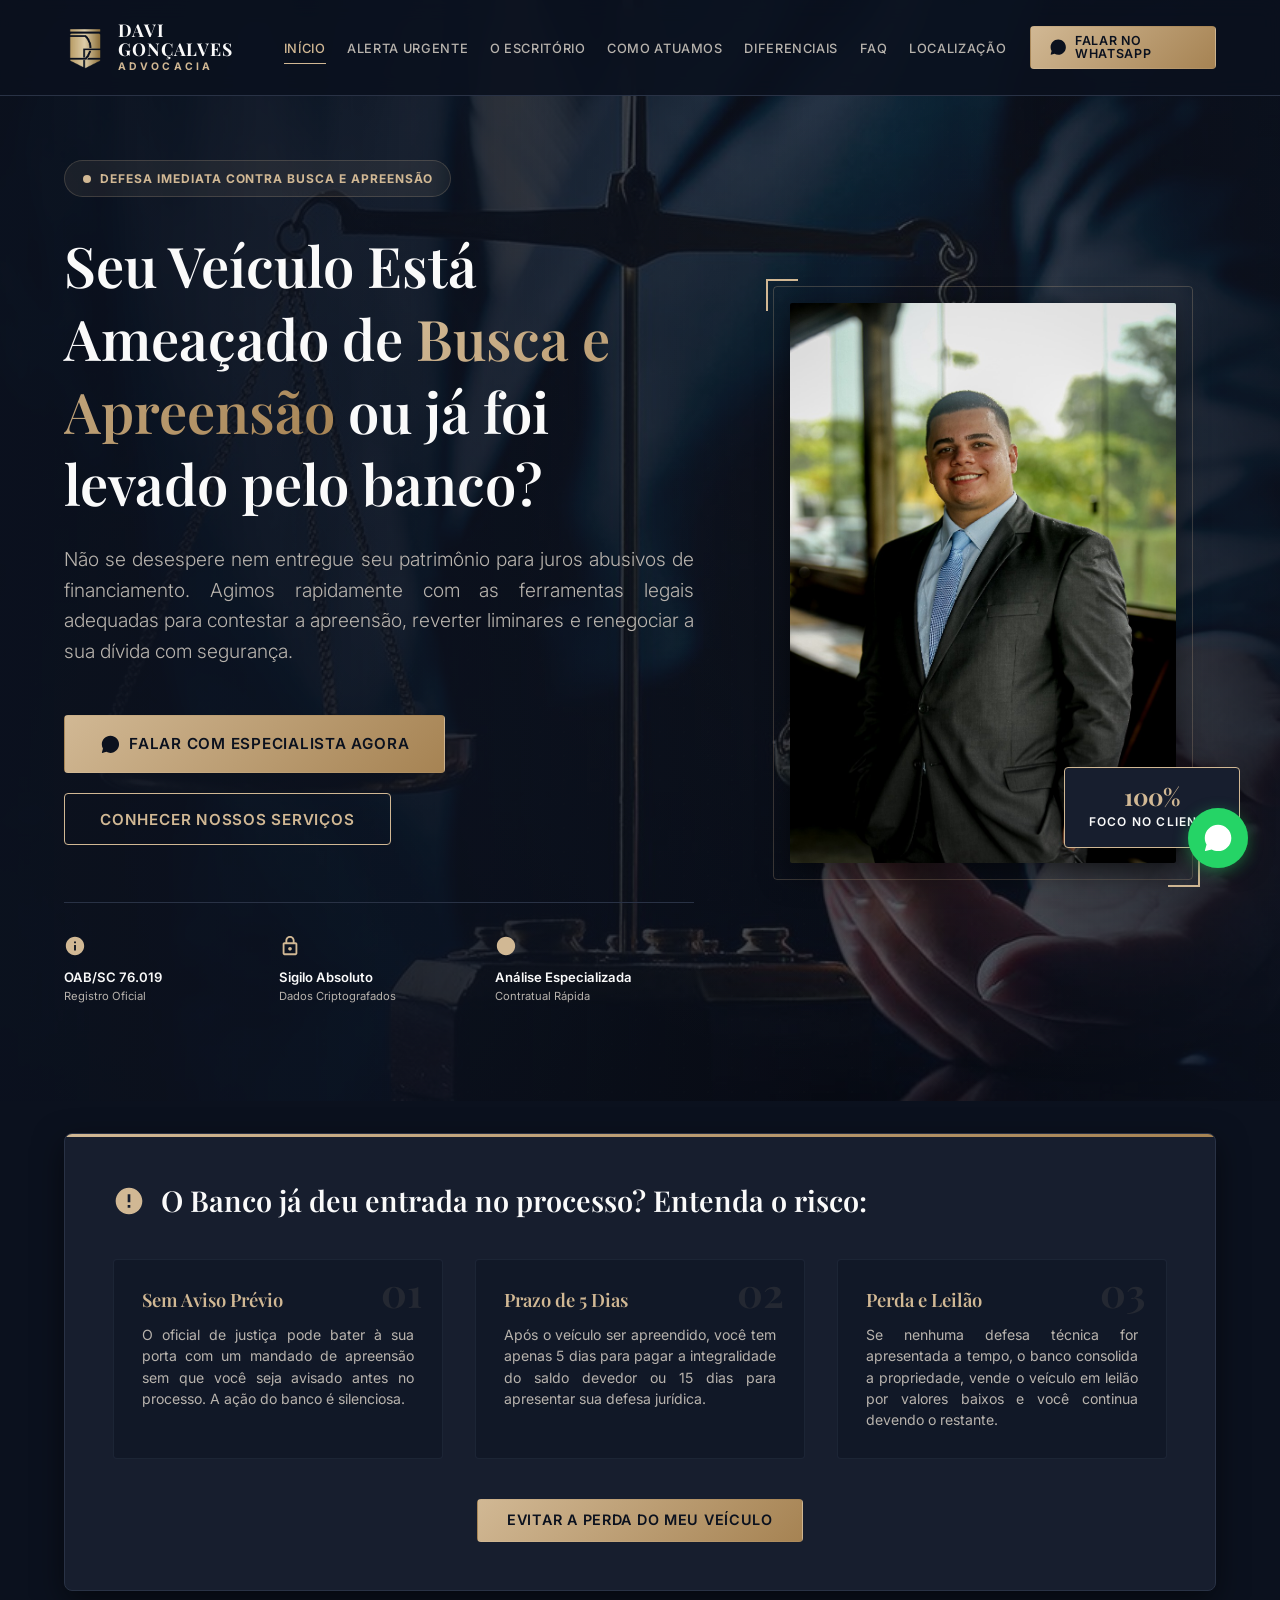
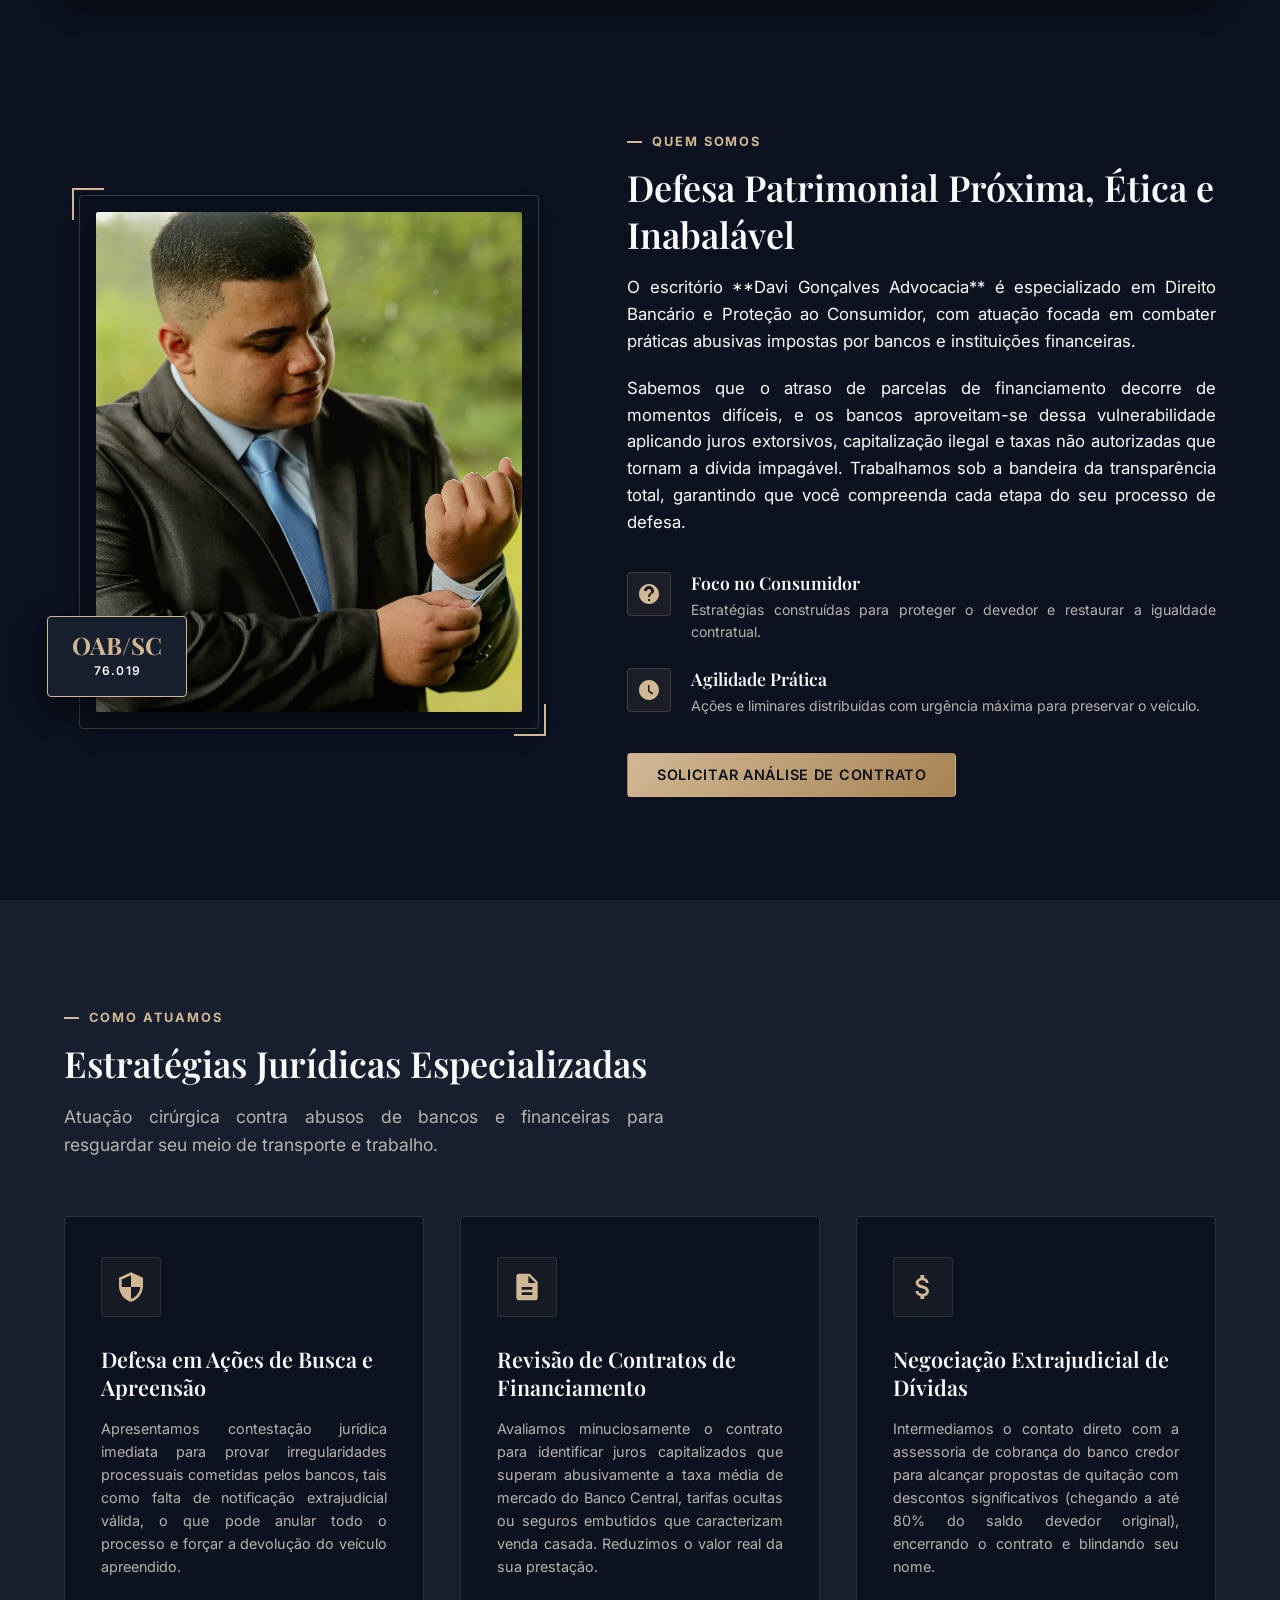
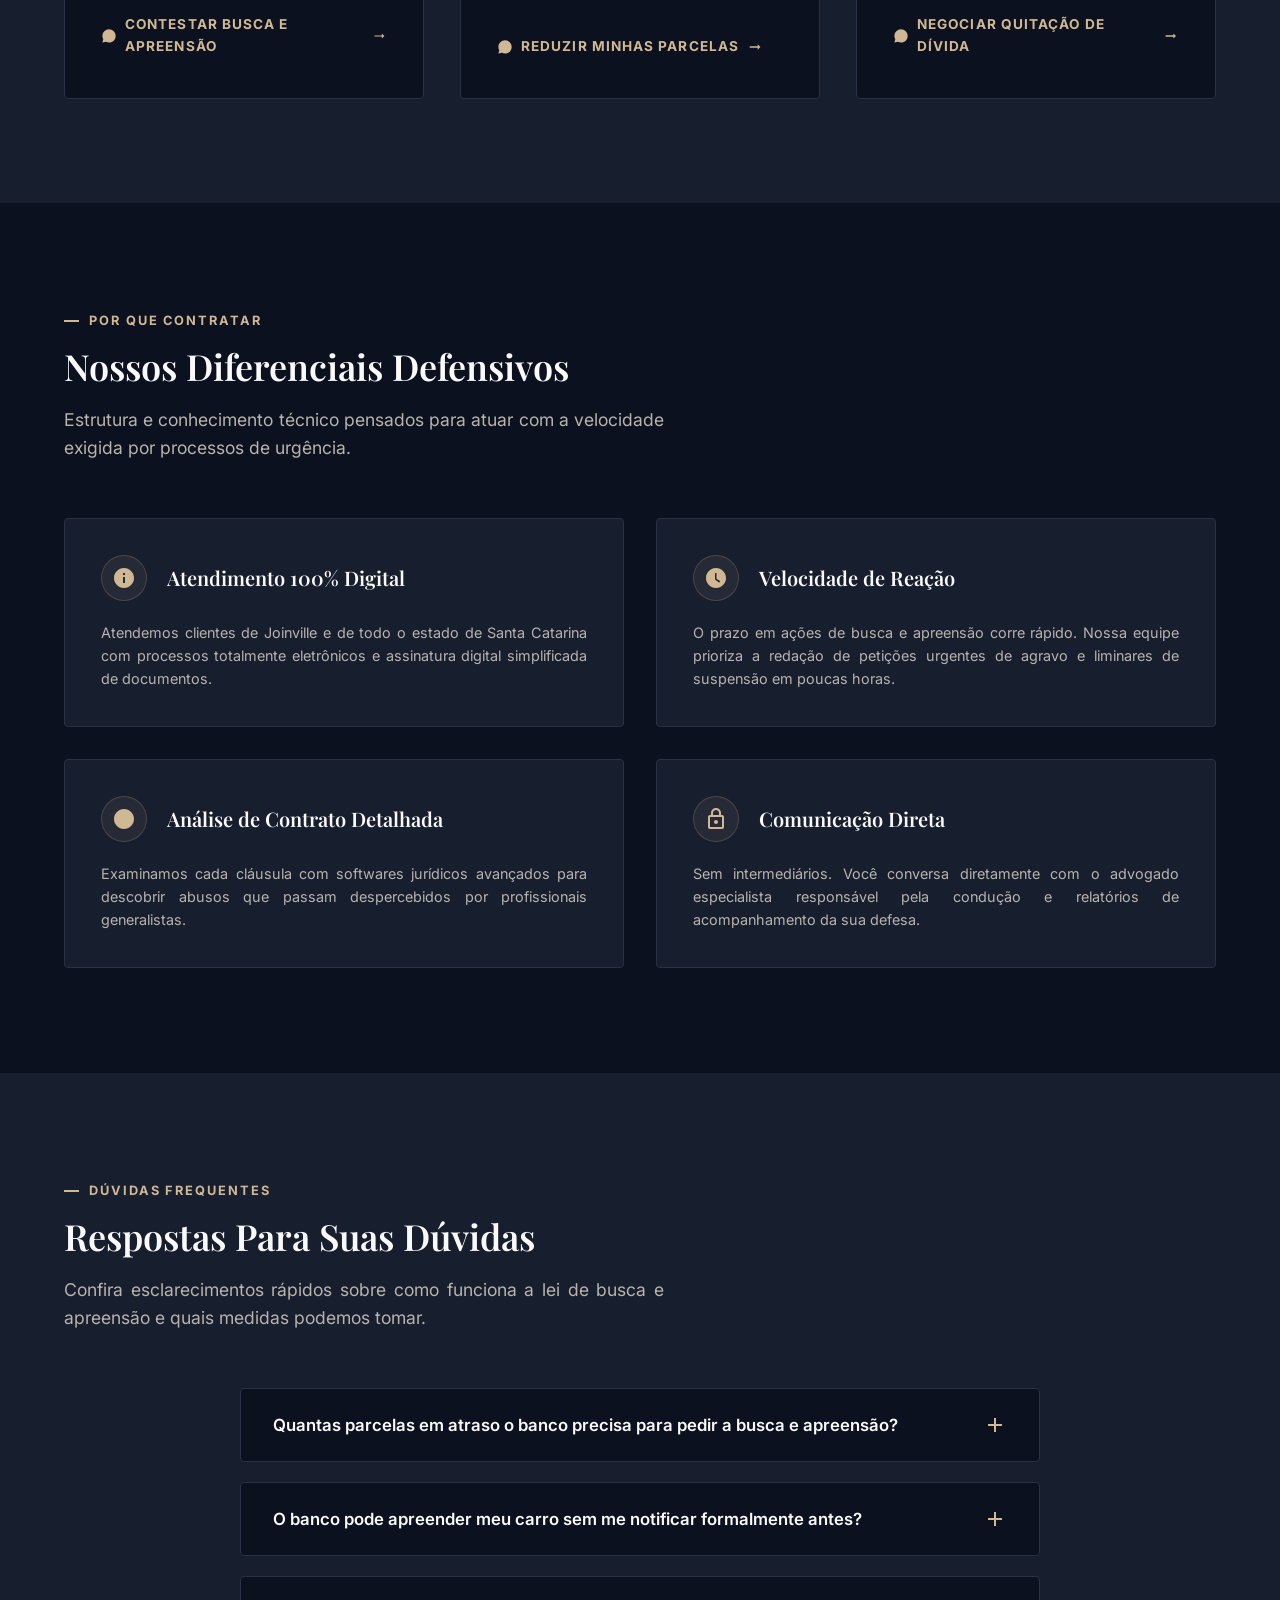
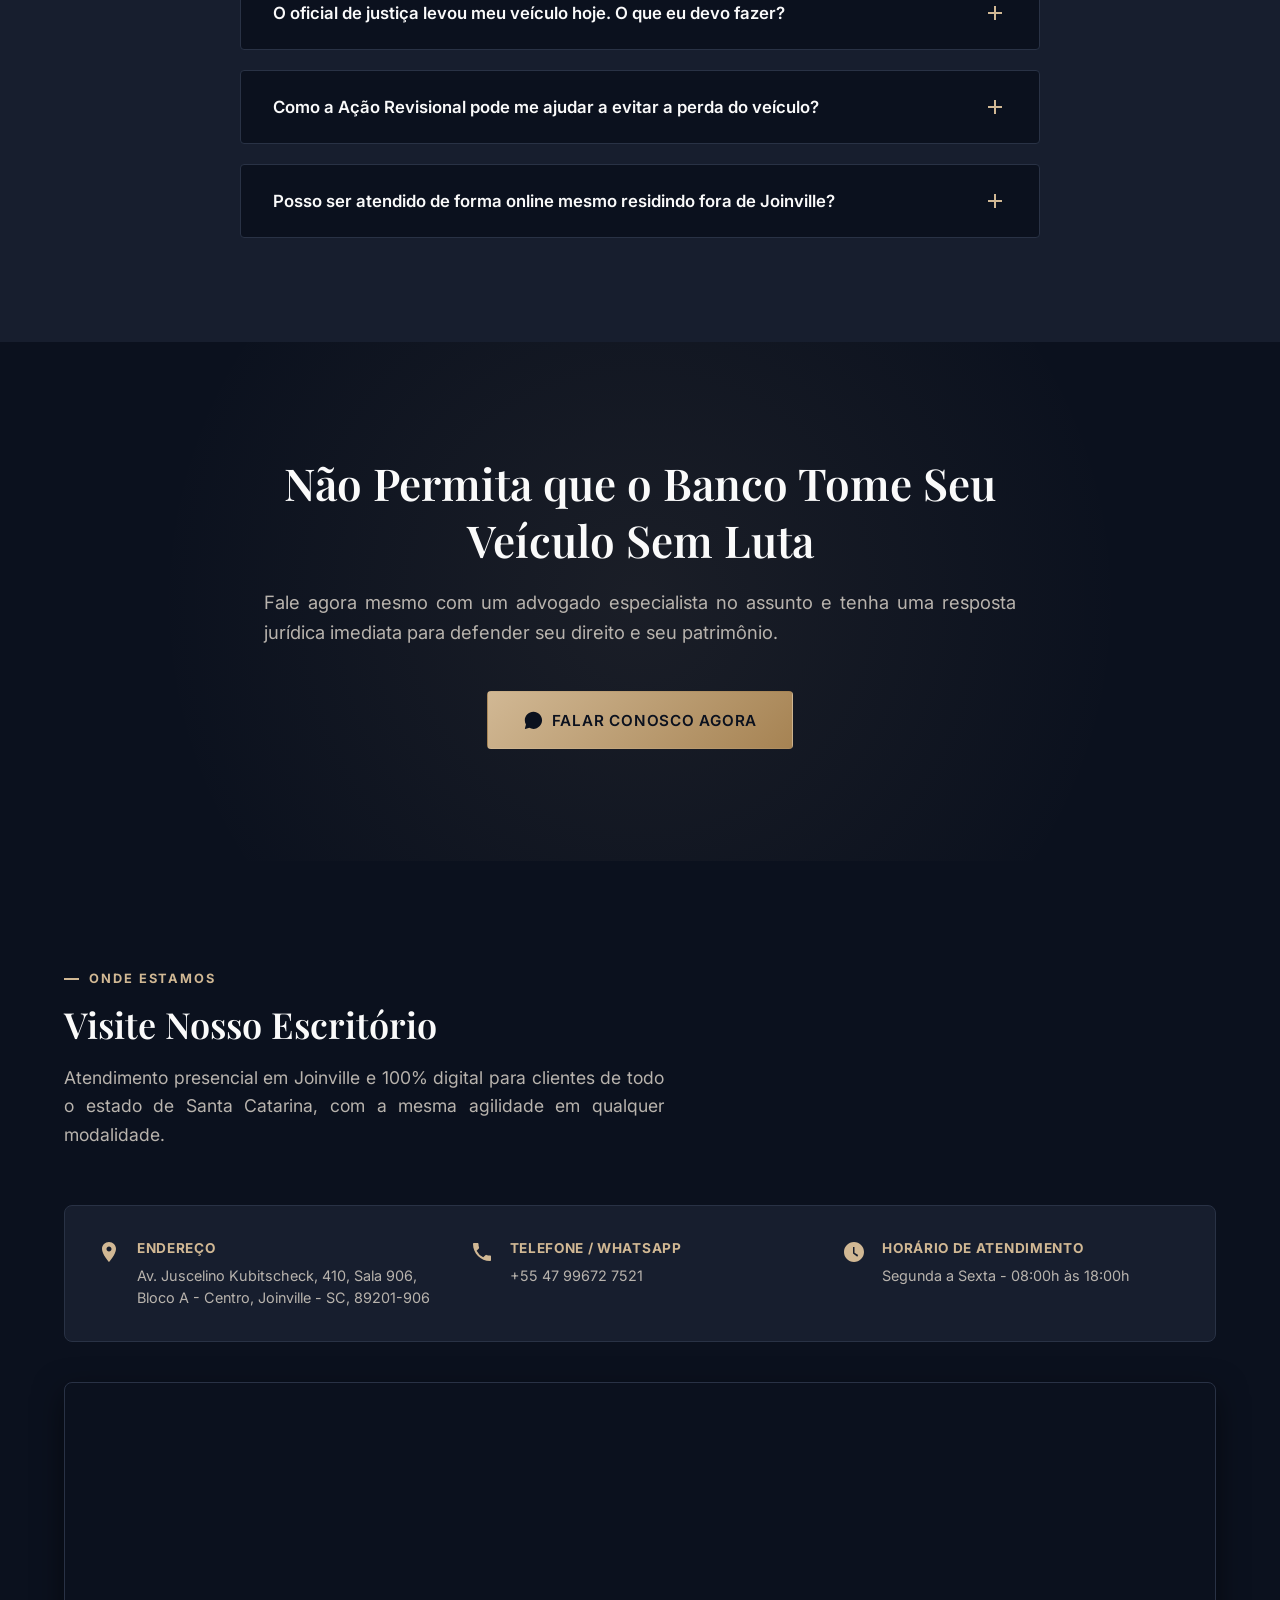
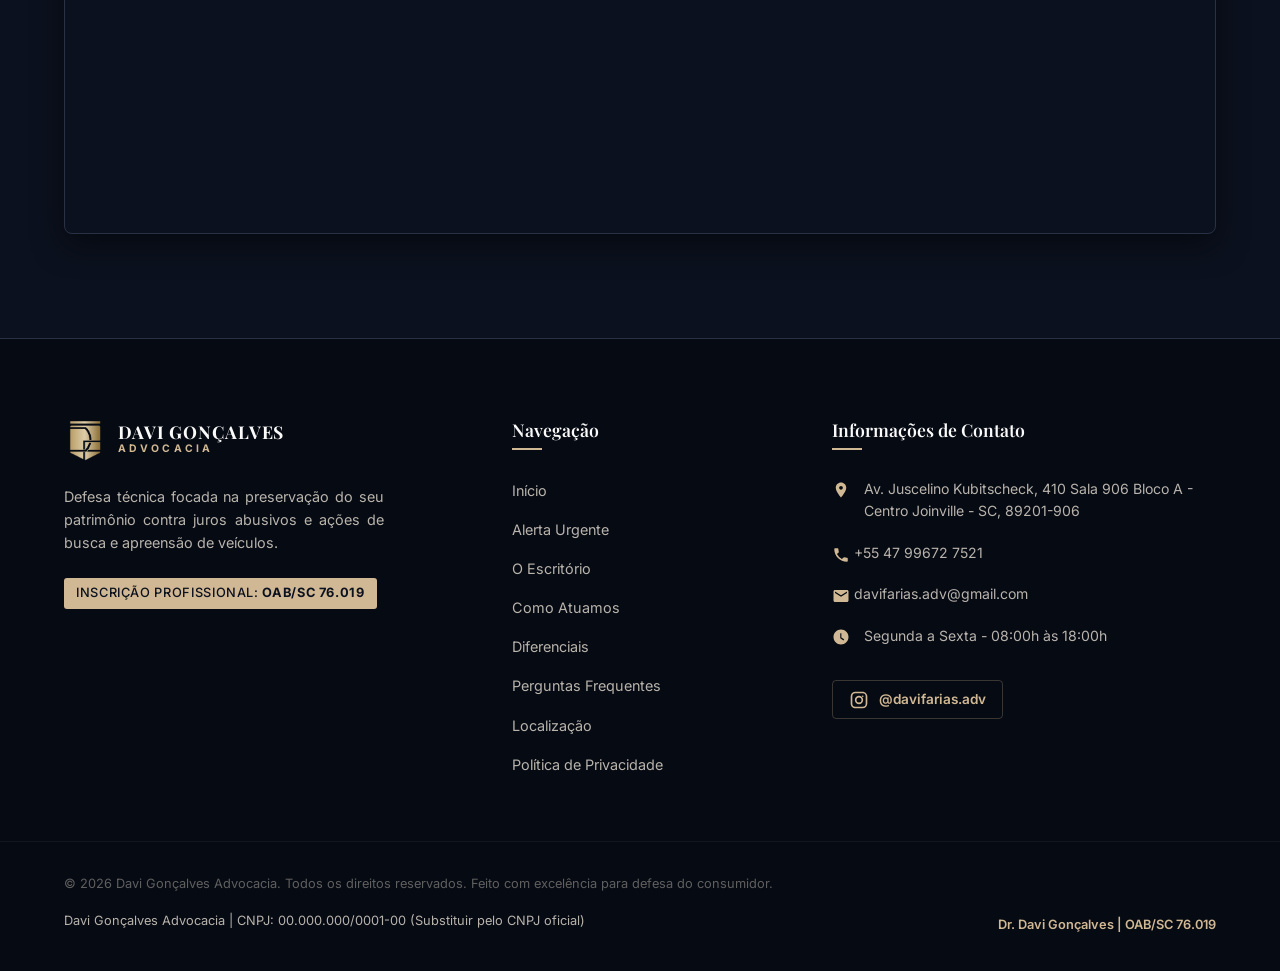
==== index.html @ d882404f "feat: otimizacao para Google Ads, tracking de WhatsApp e pagina de privacidade" ====
<!DOCTYPE html>
<html lang="pt-BR">
<!-- 
  Este arquivo representa a estrutura principal do site (index.html).
  Todo o código está organizado de forma semântica, contendo seções para 
  apresentação do advogado, áreas de atuação em Busca e Apreensão, 
  diferenciais, FAQ interativo e rodapé de contatos obrigatórios.
-->
<head>
  <!-- Google Tag Manager - Script de rastreamento do Google Tag Manager carregado o mais cedo possível no head -->
  <script>(function(w,d,s,l,i){w[l]=w[l]||[];w[l].push({'gtm.start':
  new Date().getTime(),event:'gtm.js'});var f=d.getElementsByTagName(s)[0],
  j=d.createElement(s),dl=l!='dataLayer'?'&l='+l:'';j.async=true;j.src=
  'https://www.googletagmanager.com/gtm.js?id='+i+dl;f.parentNode.insertBefore(j,f);
  })(window,document,'script','dataLayer','GTM-P69QX6BD');</script>
  <!-- End Google Tag Manager -->
  <meta charset="UTF-8" />
  <meta name="viewport" content="width=device-width, initial-scale=1.0" />
  <title>Davi Gonçalves Advocacia | Especialista em Busca e Apreensão de Veículos</title>
  
  <!-- SEO Meta Tags -->
  <meta name="description" content="Proteja seu patrimônio contra abusos bancários. Dr. Davi Gonçalves - Advogado especialista em Busca e Apreensão de Veículos e Revisão de Contratos de Financiamento. Atendimento ágil e online." />
  <meta name="keywords" content="busca e apreensão de veículos, reverter busca e apreensão, revisão de contrato de financiamento, juros abusivos banco, advogado busca e apreensão joinville, advocacia de luxo, direito bancário" />
  <meta name="author" content="Davi Gonçalves Advocacia" />
  
  <!-- Open Graph / Facebook -->
  <meta property="og:type" content="website" />
  <meta property="og:url" content="https://davifariasadv.com.br/" />
  <meta property="og:title" content="Davi Gonçalves Advocacia | Defesa em Busca e Apreensão" />
  <meta property="og:description" content="Seu veículo corre risco de busca e apreensão? Agimos com urgência para anular cobranças abusivas e defender seu patrimônio." />
  <meta property="og:image" content="https://davifariasadv.com.br/assets/preview.jpg" />

  <!-- Twitter -->
  <meta property="twitter:card" content="summary_large_image" />
  <meta property="twitter:url" content="https://davifariasadv.com.br/" />
  <meta property="twitter:title" content="Davi Gonçalves Advocacia | Defesa em Busca e Apreensão" />
  <meta property="twitter:description" content="Seu veículo corre risco de busca e apreensão? Agimos com urgência para anular cobranças abusivas e defender seu patrimônio." />

  <!-- Google Fonts: Playfair Display para títulos luxuosos e Inter para corpo legível -->
  <link rel="preconnect" href="https://fonts.googleapis.com">
  <link rel="preconnect" href="https://fonts.gstatic.com" crossorigin>
  <link href="https://fonts.googleapis.com/css2?family=Inter:wght@300;400;500;600;700&family=Playfair+Display:ital,wght@0,400;0,600;0,700;1,400&display=swap" rel="stylesheet">

  <!-- Favicon com o brasão dourado do escritório -->
  <link rel="icon" type="image/png" href="assets/logo.png" />

  <!-- Folha de Estilo Principal -->
  <link rel="stylesheet" href="css/style.css" />
</head>
<body>
  <!-- Google Tag Manager (noscript) - Elemento fallback para executar o rastreamento em navegadores com JavaScript desativado -->
  <noscript><iframe src="https://www.googletagmanager.com/ns.html?id=GTM-P69QX6BD"
  height="0" width="0" style="display:none;visibility:hidden"></iframe></noscript>
  <!-- End Google Tag Manager (noscript) -->

  <!-- CABEÇALHO (HEADER) FIXO COM NAVEGAÇÃO -->
  <header class="main-header">
    <div class="container header-container">
      <!-- Logotipo elegante com monograma -->
      <a href="#inicio" class="logo" id="header-logo-link">
        <img src="assets/logo.png" alt="Brasão Davi Gonçalves Advocacia" class="logo-monogram-img">
        <div class="logo-text">
          <span class="logo-title">DAVI GONÇALVES</span>
          <span class="logo-subtitle">ADVOCACIA</span>
        </div>
      </a>

      <!-- Menu de Navegação para telas Desktop -->
      <nav class="nav-menu" id="main-navigation">
        <ul class="nav-list">
          <li><a href="#inicio" class="nav-link active">Início</a></li>
          <li><a href="#alerta" class="nav-link">Alerta Urgente</a></li>
          <li><a href="#sobre" class="nav-link">O Escritório</a></li>
          <li><a href="#servicos" class="nav-link">Como Atuamos</a></li>
          <li><a href="#diferenciais" class="nav-link">Diferenciais</a></li>
          <li><a href="#faq" class="nav-link">FAQ</a></li>
          <li><a href="#localizacao" class="nav-link">Localização</a></li>
        </ul>
      </nav>

      <!-- Botão CTA no cabeçalho com classe de rastreamento -->
      <div class="header-cta">
        <a href="https://wa.me/5547996727521?text=Ol%C3%A1%2C%20Dr.%20Davi%20Gon%C3%A7alves.%20Preciso%20de%20ajuda%20urgente%20com%20busca%20e%20apreens%C3%A3o%20de%20ve%C3%ADculo." 
           class="btn btn-gold elementor-button" 
           target="_blank" 
           rel="noopener noreferrer"
           id="header-cta-whatsapp">
          <!-- Ícone do WhatsApp em SVG -->
          <svg class="icon-svg" viewBox="0 0 24 24" width="18" height="18">
            <path fill="currentColor" d="M12.042 2C6.556 2 2.084 6.446 2.084 11.911C2.084 13.65 2.542 15.358 3.415 16.864L2.184 21.331C2.102 21.628 2.373 21.903 2.671 21.825L7.278 20.621C8.733 21.409 10.37 21.828 12.037 21.828C17.528 21.828 22 17.382 22 11.916C22 6.45 17.528 2 12.042 2ZM8.391 7.165C8.218 7.165 7.941 7.229 7.704 7.485C7.69 7.5 7.674 7.517 7.657 7.535C7.39 7.817 6.803 8.437 6.803 9.627C6.803 10.871 7.704 12.076 7.852 12.273C7.857 12.281 7.884 12.319 7.91 12.357C8.233 12.835 9.834 15.202 12.26 16.156C14.228 16.93 14.78 16.864 15.216 16.811C15.262 16.805 15.306 16.8 15.351 16.796C15.826 16.751 16.875 16.175 17.093 15.575C17.305 14.974 17.305 14.462 17.241 14.354C17.19 14.267 17.068 14.208 16.889 14.122C16.845 14.101 16.797 14.078 16.746 14.053C16.489 13.925 15.223 13.305 14.985 13.216C14.748 13.128 14.575 13.088 14.407 13.344C14.233 13.600 13.739 14.176 13.59 14.349C13.442 14.521 13.289 14.541 13.031 14.413C12.989 14.392 12.933 14.367 12.862 14.337C12.5 14.181 11.783 13.871 10.959 13.137C10.192 12.458 9.673 11.616 9.524 11.360C9.376 11.104 9.509 10.966 9.638 10.838C9.71 10.766 9.795 10.664 9.88 10.561C9.929 10.502 9.977 10.444 10.024 10.390C10.137 10.260 10.185 10.160 10.253 10.020C10.262 10.001 10.271 9.982 10.281 9.962C10.365 9.789 10.325 9.642 10.261 9.514C10.233 9.458 10.121 9.184 9.984 8.851C9.808 8.423 9.593 7.898 9.465 7.613C9.272 7.185 9.069 7.175 8.886 7.170C8.738 7.165 8.564 7.165 8.391 7.165Z"/>
          </svg>
          <span>Falar no WhatsApp</span>
        </a>
      </div>

      <!-- Botão Menu Hambúrguer para telas Mobile -->
      <button class="mobile-menu-toggle" aria-label="Abrir Menu de Navegação" id="menu-toggle-button">
        <span class="hamburger-bar"></span>
        <span class="hamburger-bar"></span>
        <span class="hamburger-bar"></span>
      </button>
    </div>
  </header>

  <!-- MENU MOBILE RETRÁTIL (SOBREPOSIÇÃO) -->
  <div class="mobile-menu-overlay" id="mobile-menu-container">
    <div class="mobile-menu-wrapper">
      <div class="mobile-menu-header">
        <img src="assets/logo.png" alt="Brasão Davi Gonçalves Advocacia" class="logo-monogram-img">
        <button class="mobile-menu-close" aria-label="Fechar Menu" id="menu-close-button">&times;</button>
      </div>
      <nav class="mobile-nav">
        <ul class="mobile-nav-list">
          <li><a href="#inicio" class="mobile-nav-link">Início</a></li>
          <li><a href="#alerta" class="mobile-nav-link">Alerta Urgente</a></li>
          <li><a href="#sobre" class="mobile-nav-link">O Escritório</a></li>
          <li><a href="#servicos" class="mobile-nav-link">Como Atuamos</a></li>
          <li><a href="#diferenciais" class="mobile-nav-link">Diferenciais</a></li>
          <li><a href="#faq" class="mobile-nav-link">FAQ</a></li>
          <li><a href="#localizacao" class="mobile-nav-link">Localização</a></li>
        </ul>
      </nav>
      <div class="mobile-menu-footer">
        <!-- Botão do WhatsApp no rodapé do menu mobile (para rastreamento de conversão) -->
        <a href="https://wa.me/5547996727521?text=Ol%C3%A1%2C%20Dr.%20Davi%20Gon%C3%A7alves.%20Preciso%20de%20ajuda%20urgente%20com%20busca%20e%20apreens%C3%A3o%20de%20ve%C3%ADculo." 
           class="btn btn-gold btn-full elementor-button" 
           target="_blank" 
           rel="noopener noreferrer"
           id="mobile-menu-cta-whatsapp">
          <!-- Ícone do WhatsApp -->
          <svg class="icon-svg" viewBox="0 0 24 24" width="18" height="18">
            <path fill="currentColor" d="M12.042 2C6.556 2 2.084 6.446 2.084 11.911C2.084 13.65 2.542 15.358 3.415 16.864L2.184 21.331C2.102 21.628 2.373 21.903 2.671 21.825L7.278 20.621C8.733 21.409 10.37 21.828 12.037 21.828C17.528 21.828 22 17.382 22 11.916C22 6.45 17.528 2 12.042 2ZM8.391 7.165C8.218 7.165 7.941 7.229 7.704 7.485C7.69 7.5 7.674 7.517 7.657 7.535C7.39 7.817 6.803 8.437 6.803 9.627C6.803 10.871 7.704 12.076 7.852 12.273C7.857 12.281 7.884 12.319 7.91 12.357C8.233 12.835 9.834 15.202 12.26 16.156C14.228 16.93 14.78 16.864 15.216 16.811C15.262 16.805 15.306 16.8 15.351 16.796C15.826 16.751 16.875 16.175 17.093 15.575C17.305 14.974 17.305 14.462 17.241 14.354C17.19 14.267 17.068 14.208 16.889 14.122C16.845 14.101 16.797 14.078 16.746 14.053C16.489 13.925 15.223 13.305 14.985 13.216C14.748 13.128 14.575 13.088 14.407 13.344C14.233 13.600 13.739 14.176 13.59 14.349C13.442 14.521 13.289 14.541 13.031 14.413C12.989 14.392 12.933 14.367 12.862 14.337C12.5 14.181 11.783 13.871 10.959 13.137C10.192 12.458 9.673 11.616 9.524 11.360C9.376 11.104 9.509 10.966 9.638 10.838C9.71 10.766 9.795 10.664 9.88 10.561C9.929 10.502 9.977 10.444 10.024 10.390C10.137 10.260 10.185 10.160 10.253 10.020C10.262 10.001 10.271 9.982 10.281 9.962C10.365 9.789 10.325 9.642 10.261 9.514C10.233 9.458 10.121 9.184 9.984 8.851C9.808 8.423 9.593 7.898 9.465 7.613C9.272 7.185 9.069 7.175 8.886 7.170C8.738 7.165 8.564 7.165 8.391 7.165Z"/>
          </svg>
          <span>Falar no WhatsApp Agora</span>
        </a>
      </div>
    </div>
  </div>

  <main>
    
    <!-- SEÇÃO HERO (DOBRA PRINCIPAL) -->
    <section id="inicio" class="hero-section">
      <!-- Fotografia de fundo com a temática da justiça -->
      <div class="hero-bg-photo"></div>
      <!-- Overlay escuro com gradientes elegantes e padrão sutil de linhas para legibilidade sobre a foto -->
      <div class="hero-bg-overlay"></div>
      
      <div class="container hero-container">
        <div class="hero-text">
        <!-- Badge de Urgência no topo -->
        <div class="urgency-badge reveal fade-in" id="hero-alert-badge">
          <span class="pulse-indicator"></span>
          <span>Defesa Imediata Contra Busca e Apreensão</span>
        </div>

        <!-- Título Principal com tipografia Playfair Display -->
        <h1 class="hero-title reveal slide-up" id="hero-main-title">
          Seu Veículo Está Ameaçado de <span class="text-gold-gradient">Busca e Apreensão</span> ou já foi levado pelo banco?
        </h1>

        <!-- Descrição persuasiva -->
        <p class="hero-desc reveal slide-up" id="hero-main-desc">
          Não se desespere nem entregue seu patrimônio para juros abusivos de financiamento. Agimos rapidamente com as ferramentas legais adequadas para contestar a apreensão, reverter liminares e renegociar a sua dívida com segurança.
        </p>

        <!-- Botões de Ação na Dobra Principal -->
        <div class="hero-actions reveal slide-up" id="hero-cta-buttons">
          <a href="https://wa.me/5547996727521?text=Ol%C3%A1%2C%20Dr.%20Davi%20Gon%C3%A7alves.%20Meu%20ve%C3%ADculo%20est%C3%A1%20em%20situa%C3%A7%C3%A3o%20de%20busca%20e%20apreens%C3%A3o%20de%20ve%C3%ADculo%20e%20preciso%20de%20ajuda%20urgente%21" 
             class="btn btn-gold btn-lg btn-glow elementor-button" 
             target="_blank" 
             rel="noopener noreferrer"
             id="hero-primary-cta">
            <svg class="icon-svg" viewBox="0 0 24 24" width="20" height="20">
              <path fill="currentColor" d="M12.042 2C6.556 2 2.084 6.446 2.084 11.911C2.084 13.65 2.542 15.358 3.415 16.864L2.184 21.331C2.102 21.628 2.373 21.903 2.671 21.825L7.278 20.621C8.733 21.409 10.37 21.828 12.037 21.828C17.528 21.828 22 17.382 22 11.916C22 6.45 17.528 2 12.042 2ZM8.391 7.165C8.218 7.165 7.941 7.229 7.704 7.485C7.69 7.5 7.674 7.517 7.657 7.535C7.39 7.817 6.803 8.437 6.803 9.627C6.803 10.871 7.704 12.076 7.852 12.273C7.857 12.281 7.884 12.319 7.91 12.357C8.233 12.835 9.834 15.202 12.26 16.156C14.228 16.93 14.78 16.864 15.216 16.811C15.262 16.805 15.306 16.8 15.351 16.796C15.826 16.751 16.875 16.175 17.093 15.575C17.305 14.974 17.305 14.462 17.241 14.354C17.19 14.267 17.068 14.208 16.889 14.122C16.845 14.101 16.797 14.078 16.746 14.053C16.489 13.925 15.223 13.305 14.985 13.216C14.748 13.128 14.575 13.088 14.407 13.344C14.233 13.600 13.739 14.176 13.59 14.349C13.442 14.521 13.289 14.541 13.031 14.413C12.989 14.392 12.933 14.367 12.862 14.337C12.5 14.181 11.783 13.871 10.959 13.137C10.192 12.458 9.673 11.616 9.524 11.360C9.376 11.104 9.509 10.966 9.638 10.838C9.71 10.766 9.795 10.664 9.88 10.561C9.929 10.502 9.977 10.444 10.024 10.390C10.137 10.260 10.185 10.160 10.253 10.020C10.262 10.001 10.271 9.982 10.281 9.962C10.365 9.789 10.325 9.642 10.261 9.514C10.233 9.458 10.121 9.184 9.984 8.851C9.808 8.423 9.593 7.898 9.465 7.613C9.272 7.185 9.069 7.175 8.886 7.170C8.738 7.165 8.564 7.165 8.391 7.165Z"/>
            </svg>
            <span>Falar com Especialista Agora</span>
          </a>
          
          <a href="#servicos" class="btn btn-outline btn-lg" id="hero-secondary-cta">
            <span>Conhecer Nossos Serviços</span>
          </a>
        </div>

        <!-- Badges Rápidos de Credibilidade e Autoridade -->
        <div class="hero-badges reveal slide-up" id="hero-badges-container">
          <div class="badge-item">
            <svg class="badge-icon" viewBox="0 0 24 24" width="24" height="24">
              <path fill="currentColor" d="M12 2C6.48 2 2 6.48 2 12s4.48 10 10 10 10-4.48 10-10S17.52 2 12 2zm1 15h-2v-6h2v6zm0-8h-2V7h2v2z"/>
            </svg>
            <div class="badge-text">
              <span class="badge-title">OAB/SC 76.019</span>
              <span class="badge-sub">Registro Oficial</span>
            </div>
          </div>

          <div class="badge-item">
            <svg class="badge-icon" viewBox="0 0 24 24" width="24" height="24">
              <path fill="currentColor" d="M18 8h-1V6c0-2.76-2.24-5-5-5S7 3.24 7 6v2H6c-1.1 0-2 .9-2 2v10c0 1.1.9 2 2 2h12c1.1 0 2-.9 2-2V10c0-1.1-.9-2-2-2zM9 6c0-1.66 1.34-3 3-3s3 1.34 3 3v2H9V6zm9 14H6V10h12v10zm-6-3c1.1 0 2-.9 2-2s-.9-2-2-2-2 .9-2 2 .9 2 2 2z"/>
            </svg>
            <div class="badge-text">
              <span class="badge-title">Sigilo Absoluto</span>
              <span class="badge-sub">Dados Criptografados</span>
            </div>
          </div>

          <div class="badge-item">
            <svg class="badge-icon" viewBox="0 0 24 24" width="24" height="24">
              <path fill="currentColor" d="M12 22c5.523 0 10-4.477 10-10S17.523 2 12 2 2 6.477 2 12s4.477 10 10 10zm1-15h-2v6h2V7zm0 8h-2v2h2v-2z"/>
            </svg>
            <div class="badge-text">
              <span class="badge-title">Análise Especializada</span>
              <span class="badge-sub">Contratual Rápida</span>
            </div>
          </div>
        </div>
        </div>

        <!-- Retrato do Advogado em Destaque -->
        <div class="hero-visual reveal fade-in" id="hero-visual-box">
          <div class="hero-visual-frame">
            <!-- Imagem principal do Hero com alta prioridade de carregamento (LCP) para acelerar a renderização inicial no Google Ads -->
            <img src="assets/hero-advogado.jpg" alt="Dr. Davi Gonçalves, advogado especialista em Busca e Apreensão de Veículos" class="hero-visual-img" fetchpriority="high" loading="eager">
          </div>
          <div class="hero-visual-badge">
            <span class="exp-number">100%</span>
            <span class="exp-text">Foco no Cliente</span>
          </div>
        </div>
      </div>
    </section>

    <!-- SEÇÃO DE ALERTA URGENTE -->
    <section id="alerta" class="alert-section">
      <div class="container">
        <div class="alert-box reveal fade-in" id="alert-box-card">
          <div class="alert-header">
            <svg class="alert-icon" viewBox="0 0 24 24" width="32" height="32">
              <path fill="currentColor" d="M12 2C6.48 2 2 6.48 2 12s4.48 10 10 10 10-4.48 10-10S17.52 2 12 2zm1 15h-2v-2h2v2zm0-4h-2V7h2v6z"/>
            </svg>
            <h2 class="alert-box-title">O Banco já deu entrada no processo? Entenda o risco:</h2>
          </div>
          <div class="alert-content-grid">
            <div class="alert-info-card">
              <span class="alert-card-num">01</span>
              <h3>Sem Aviso Prévio</h3>
              <p>O oficial de justiça pode bater à sua porta com um mandado de apreensão sem que você seja avisado antes no processo. A ação do banco é silenciosa.</p>
            </div>
            <div class="alert-info-card">
              <span class="alert-card-num">02</span>
              <h3>Prazo de 5 Dias</h3>
              <p>Após o veículo ser apreendido, você tem apenas 5 dias para pagar a integralidade do saldo devedor ou 15 dias para apresentar sua defesa jurídica.</p>
            </div>
            <div class="alert-info-card">
              <span class="alert-card-num">03</span>
              <h3>Perda e Leilão</h3>
              <p>Se nenhuma defesa técnica for apresentada a tempo, o banco consolida a propriedade, vende o veículo em leilão por valores baixos e você continua devendo o restante.</p>
            </div>
          </div>
          <div class="alert-box-action">
            <a href="https://wa.me/5547996727521?text=Ol%C3%A1%2C%20Dr.%20Davi%20Gon%C3%A7alves.%20Meu%20ve%C3%ADculo%20est%C3%A1%20em%20situa%C3%A7%C3%A3o%20de%20busca%20e%20apreens%C3%A3o%20e%20preciso%20de%20atendimento%20urgente." 
               class="btn btn-gold elementor-button" 
               target="_blank" 
               rel="noopener noreferrer"
               id="alert-cta-whatsapp">
              <span>Evitar a Perda do Meu Veículo</span>
            </a>
          </div>
        </div>
      </div>
    </section>

    <!-- SEÇÃO SOBRE (SOBRE O ADVOGADO) -->
    <section id="sobre" class="about-section">
      <div class="container about-container">
        
        <!-- Bloco de Imagem/Identidade Visual Luxo -->
        <div class="about-visual reveal fade-in" id="about-visual-box">
          <div class="portrait-card">
            <!-- Representação gráfica de luxo com molduras e texturas -->
            <div class="portrait-frame">
              <div class="portrait-bg">
                <!-- Imagem abaixo da dobra com lazy loading para evitar atrasos no carregamento inicial da página -->
                <img src="assets/sobre-advogado.jpg" alt="Dr. Davi Gonçalves em seu escritório de advocacia" class="portrait-img" loading="lazy">
              </div>
            </div>
            <div class="experience-card">
              <span class="exp-number">OAB/SC</span>
              <span class="exp-text">76.019</span>
            </div>
          </div>
        </div>

        <!-- Conteúdo de Texto e Pilares -->
        <div class="about-content reveal slide-up" id="about-text-content">
          <span class="section-tag">QUEM SOMOS</span>
          <h2 class="section-title">Defesa Patrimonial Próxima, Ética e Inabalável</h2>
          <p class="about-text-p">
            O escritório **Davi Gonçalves Advocacia** é especializado em Direito Bancário e Proteção ao Consumidor, com atuação focada em combater práticas abusivas impostas por bancos e instituições financeiras. 
          </p>
          <p class="about-text-p text-muted">
            Sabemos que o atraso de parcelas de financiamento decorre de momentos difíceis, e os bancos aproveitam-se dessa vulnerabilidade aplicando juros extorsivos, capitalização ilegal e taxas não autorizadas que tornam a dívida impagável. Trabalhamos sob a bandeira da transparência total, garantindo que você compreenda cada etapa do seu processo de defesa.
          </p>

          <!-- Grid de Valores/Diferenciais do Escritório -->
          <div class="about-pillars">
            <div class="pillar-item">
              <div class="pillar-icon-container">
                <svg class="pillar-icon" viewBox="0 0 24 24" width="24" height="24">
                  <path fill="currentColor" d="M12 2C6.48 2 2 6.48 2 12s4.48 10 10 10 10-4.48 10-10S17.52 2 12 2zm1 17h-2v-2h2v2zm2.07-7.75l-.9.92C13.45 12.9 13 13.5 13 15h-2v-.5c0-1.1.45-2.1 1.17-2.83l1.24-1.26c.37-.36.59-.86.59-1.41 0-1.1-.9-2-2-2s-2 .9-2 2H7c0-2.76 2.24-5 5-5s5 2.24 5 5c0 1.04-.42 1.99-1.07 2.75z"/>
                </svg>
              </div>
              <div class="pillar-info">
                <h4>Foco no Consumidor</h4>
                <p>Estratégias construídas para proteger o devedor e restaurar a igualdade contratual.</p>
              </div>
            </div>

            <div class="pillar-item">
              <div class="pillar-icon-container">
                <svg class="pillar-icon" viewBox="0 0 24 24" width="24" height="24">
                  <path fill="currentColor" d="M11.99 2C6.47 2 2 6.48 2 12s4.47 10 9.99 10C17.52 22 22 17.52 22 12S17.52 2 11.99 2zm3.3 14.79L11 13.5V7h1.5v5.78l3.7 2.22-.71 1.21z"/>
                </svg>
              </div>
              <div class="pillar-info">
                <h4>Agilidade Prática</h4>
                <p>Ações e liminares distribuídas com urgência máxima para preservar o veículo.</p>
              </div>
            </div>
          </div>
          
          <div class="about-action">
            <a href="https://wa.me/5547996727521?text=Ol%C3%A1%2C%20Dr.%20Davi%20Gon%C3%A7alves.%20Gostaria%20de%20uma%20an%C3%A1lise%20do%20meu%20contrato%20de%20financiamento." 
               class="btn btn-gold elementor-button" 
               target="_blank" 
               rel="noopener noreferrer"
               id="about-cta-whatsapp">
              <span>Solicitar Análise de Contrato</span>
            </a>
          </div>
        </div>

      </div>
    </section>

    <!-- SEÇÃO SERVIÇOS (COMO ATUAMOS) -->
    <section id="servicos" class="services-section">
      <div class="container">
        
        <div class="section-header reveal slide-up">
          <span class="section-tag">COMO ATUAMOS</span>
          <h2 class="section-title">Estratégias Jurídicas Especializadas</h2>
          <p class="section-desc">Atuação cirúrgica contra abusos de bancos e financeiras para resguardar seu meio de transporte e trabalho.</p>
        </div>

        <div class="services-grid">
          
          <!-- Card de Serviço 1 -->
          <div class="service-card reveal slide-up" id="service-card-defesa">
            <div class="service-icon-wrapper">
              <svg class="service-icon" viewBox="0 0 24 24" width="32" height="32">
                <path fill="currentColor" d="M12 1L3 5v6c0 5.55 3.84 10.74 9 12 5.16-1.26 9-6.45 9-12V5l-9-4zm0 10.99h7c-.53 4.12-3.28 7.79-7 8.94V12H5V6.3l7-3.11v8.8z"/>
              </svg>
            </div>
            <h3>Defesa em Ações de Busca e Apreensão</h3>
            <p>
              Apresentamos contestação jurídica imediata para provar irregularidades processuais cometidas pelos bancos, tais como falta de notificação extrajudicial válida, o que pode anular todo o processo e forçar a devolução do veículo apreendido.
            </p>
            <!-- Link do WhatsApp para serviço de contestação de busca e apreensão (para identificar o interesse do lead) -->
            <a href="https://wa.me/5547996727521?text=Ol%C3%A1%2C%20Dr.%20Davi%20Gon%C3%A7alves.%20Preciso%20de%20defesa%20contra%20busca%20e%20apreens%C3%A3o%20de%20ve%C3%ADculo." 
               class="service-link elementor-button"
               target="_blank"
               rel="noopener noreferrer"
               id="service-defesa-whatsapp">
              <svg class="service-link-icon" viewBox="0 0 24 24" width="16" height="16">
                <path fill="currentColor" d="M12.042 2C6.556 2 2.084 6.446 2.084 11.911C2.084 13.65 2.542 15.358 3.415 16.864L2.184 21.331C2.102 21.628 2.373 21.903 2.671 21.825L7.278 20.621C8.733 21.409 10.37 21.828 12.037 21.828C17.528 21.828 22 17.382 22 11.916C22 6.45 17.528 2 12.042 2ZM8.391 7.165C8.218 7.165 7.941 7.229 7.704 7.485C7.69 7.5 7.674 7.517 7.657 7.535C7.39 7.817 6.803 8.437 6.803 9.627C6.803 10.871 7.704 12.076 7.852 12.273C7.857 12.281 7.884 12.319 7.91 12.357C8.233 12.835 9.834 15.202 12.26 16.156C14.228 16.93 14.78 16.864 15.216 16.811C15.262 16.805 15.306 16.8 15.351 16.796C15.826 16.751 16.875 16.175 17.093 15.575C17.305 14.974 17.305 14.462 17.241 14.354C17.19 14.267 17.068 14.208 16.889 14.122C16.845 14.101 16.797 14.078 16.746 14.053C16.489 13.925 15.223 13.305 14.985 13.216C14.748 13.128 14.575 13.088 14.407 13.344C14.233 13.600 13.739 14.176 13.59 14.349C13.442 14.521 13.289 14.541 13.031 14.413C12.989 14.392 12.933 14.367 12.862 14.337C12.5 14.181 11.783 13.871 10.959 13.137C10.192 12.458 9.673 11.616 9.524 11.360C9.376 11.104 9.509 10.966 9.638 10.838C9.71 10.766 9.795 10.664 9.88 10.561C9.929 10.502 9.977 10.444 10.024 10.390C10.137 10.260 10.185 10.160 10.253 10.020C10.262 10.001 10.271 9.982 10.281 9.962C10.365 9.789 10.325 9.642 10.261 9.514C10.233 9.458 10.121 9.184 9.984 8.851C9.808 8.423 9.593 7.898 9.465 7.613C9.272 7.185 9.069 7.175 8.886 7.170C8.738 7.165 8.564 7.165 8.391 7.165Z"/>
              </svg>
              <span>Contestar Busca e Apreensão</span>
              <svg class="link-arrow" viewBox="0 0 24 24" width="16" height="16">
                <path fill="currentColor" d="M16.01 11H4v2h12.01v3L20 12l-3.99-4v3z"/>
              </svg>
            </a>
          </div>

          <!-- Card de Serviço 2 -->
          <div class="service-card reveal slide-up" id="service-card-revisional">
            <div class="service-icon-wrapper">
              <svg class="service-icon" viewBox="0 0 24 24" width="32" height="32">
                <path fill="currentColor" d="M14 2H6c-1.1 0-1.99.9-1.99 2L4 20c0 1.1.89 2 1.99 2H18c1.1 0 2-.9 2-2V8l-6-6zm2 16H8v-2h8v2zm0-4H8v-2h8v2zm-3-5V3.5L18.5 9H13z"/>
              </svg>
            </div>
            <h3>Revisão de Contratos de Financiamento</h3>
            <p>
              Avaliamos minuciosamente o contrato para identificar juros capitalizados que superam abusivamente a taxa média de mercado do Banco Central, tarifas ocultas ou seguros embutidos que caracterizam venda casada. Reduzimos o valor real da sua prestação.
            </p>
            <!-- Link do WhatsApp para serviço de revisão de juros contratuais (para identificar o interesse do lead) -->
            <a href="https://wa.me/5547996727521?text=Ol%C3%A1%2C%20Dr.%20Davi%20Gon%C3%A7alves.%20Quero%20revisar%20os%20juros%20do%20meu%20contrato%20de%20financiamento." 
               class="service-link elementor-button"
               target="_blank"
               rel="noopener noreferrer"
               id="service-revisional-whatsapp">
              <svg class="service-link-icon" viewBox="0 0 24 24" width="16" height="16">
                <path fill="currentColor" d="M12.042 2C6.556 2 2.084 6.446 2.084 11.911C2.084 13.65 2.542 15.358 3.415 16.864L2.184 21.331C2.102 21.628 2.373 21.903 2.671 21.825L7.278 20.621C8.733 21.409 10.37 21.828 12.037 21.828C17.528 21.828 22 17.382 22 11.916C22 6.45 17.528 2 12.042 2ZM8.391 7.165C8.218 7.165 7.941 7.229 7.704 7.485C7.69 7.5 7.674 7.517 7.657 7.535C7.39 7.817 6.803 8.437 6.803 9.627C6.803 10.871 7.704 12.076 7.852 12.273C7.857 12.281 7.884 12.319 7.91 12.357C8.233 12.835 9.834 15.202 12.26 16.156C14.228 16.93 14.78 16.864 15.216 16.811C15.262 16.805 15.306 16.8 15.351 16.796C15.826 16.751 16.875 16.175 17.093 15.575C17.305 14.974 17.305 14.462 17.241 14.354C17.19 14.267 17.068 14.208 16.889 14.122C16.845 14.101 16.797 14.078 16.746 14.053C16.489 13.925 15.223 13.305 14.985 13.216C14.748 13.128 14.575 13.088 14.407 13.344C14.233 13.600 13.739 14.176 13.59 14.349C13.442 14.521 13.289 14.541 13.031 14.413C12.989 14.392 12.933 14.367 12.862 14.337C12.5 14.181 11.783 13.871 10.959 13.137C10.192 12.458 9.673 11.616 9.524 11.360C9.376 11.104 9.509 10.966 9.638 10.838C9.71 10.766 9.795 10.664 9.88 10.561C9.929 10.502 9.977 10.444 10.024 10.390C10.137 10.260 10.185 10.160 10.253 10.020C10.262 10.001 10.271 9.982 10.281 9.962C10.365 9.789 10.325 9.642 10.261 9.514C10.233 9.458 10.121 9.184 9.984 8.851C9.808 8.423 9.593 7.898 9.465 7.613C9.272 7.185 9.069 7.175 8.886 7.170C8.738 7.165 8.564 7.165 8.391 7.165Z"/>
              </svg>
              <span>Reduzir Minhas Parcelas</span>
              <svg class="link-arrow" viewBox="0 0 24 24" width="16" height="16">
                <path fill="currentColor" d="M16.01 11H4v2h12.01v3L20 12l-3.99-4v3z"/>
              </svg>
            </a>
          </div>

          <!-- Card de Serviço 3 -->
          <div class="service-card reveal slide-up" id="service-card-quitacao">
            <div class="service-icon-wrapper">
              <svg class="service-icon" viewBox="0 0 24 24" width="32" height="32">
                <path fill="currentColor" d="M11.8 10.9c-2.27-.59-3-1.2-3-2.15 0-1.09 1.01-1.85 2.7-1.85 1.78 0 2.44.85 2.5 2.1h2.21c-.07-1.72-1.12-3.3-3.21-3.81V3h-3v2.16c-1.94.42-3.5 1.68-3.5 3.61 0 2.31 1.91 3.46 4.7 4.13 2.5.6 3 1.48 3 2.41 0 .69-.49 1.79-2.7 1.79-2.06 0-2.87-.92-2.98-2.1h-2.2c.12 2.19 1.76 3.42 3.68 3.83V21h3v-2.15c1.95-.37 3.5-1.5 3.5-3.55 0-2.84-2.43-3.81-4.7-4.4z"/>
              </svg>
            </div>
            <h3>Negociação Extrajudicial de Dívidas</h3>
            <p>
              Intermediamos o contato direto com a assessoria de cobrança do banco credor para alcançar propostas de quitação com descontos significativos (chegando a até 80% do saldo devedor original), encerrando o contrato e blindando seu nome.
            </p>
            <!-- Link do WhatsApp para serviço de negociação extrajudicial de dívida (para identificar o interesse do lead) -->
            <a href="https://wa.me/5547996727521?text=Ol%C3%A1%2C%20Dr.%20Davi%20Gon%C3%A7alves.%20Quero%20ajuda%20para%20negociar%20e%20quitar%20minha%20d%C3%ADvida%20de%20financiamento." 
               class="service-link elementor-button"
               target="_blank"
               rel="noopener noreferrer"
               id="service-negociacao-whatsapp">
              <svg class="service-link-icon" viewBox="0 0 24 24" width="16" height="16">
                <path fill="currentColor" d="M12.042 2C6.556 2 2.084 6.446 2.084 11.911C2.084 13.65 2.542 15.358 3.415 16.864L2.184 21.331C2.102 21.628 2.373 21.903 2.671 21.825L7.278 20.621C8.733 21.409 10.37 21.828 12.037 21.828C17.528 21.828 22 17.382 22 11.916C22 6.45 17.528 2 12.042 2ZM8.391 7.165C8.218 7.165 7.941 7.229 7.704 7.485C7.69 7.5 7.674 7.517 7.657 7.535C7.39 7.817 6.803 8.437 6.803 9.627C6.803 10.871 7.704 12.076 7.852 12.273C7.857 12.281 7.884 12.319 7.91 12.357C8.233 12.835 9.834 15.202 12.26 16.156C14.228 16.93 14.78 16.864 15.216 16.811C15.262 16.805 15.306 16.8 15.351 16.796C15.826 16.751 16.875 16.175 17.093 15.575C17.305 14.974 17.305 14.462 17.241 14.354C17.19 14.267 17.068 14.208 16.889 14.122C16.845 14.101 16.797 14.078 16.746 14.053C16.489 13.925 15.223 13.305 14.985 13.216C14.748 13.128 14.575 13.088 14.407 13.344C14.233 13.600 13.739 14.176 13.59 14.349C13.442 14.521 13.289 14.541 13.031 14.413C12.989 14.392 12.933 14.367 12.862 14.337C12.5 14.181 11.783 13.871 10.959 13.137C10.192 12.458 9.673 11.616 9.524 11.360C9.376 11.104 9.509 10.966 9.638 10.838C9.71 10.766 9.795 10.664 9.88 10.561C9.929 10.502 9.977 10.444 10.024 10.390C10.137 10.260 10.185 10.160 10.253 10.020C10.262 10.001 10.271 9.982 10.281 9.962C10.365 9.789 10.325 9.642 10.261 9.514C10.233 9.458 10.121 9.184 9.984 8.851C9.808 8.423 9.593 7.898 9.465 7.613C9.272 7.185 9.069 7.175 8.886 7.170C8.738 7.165 8.564 7.165 8.391 7.165Z"/>
              </svg>
              <span>Negociar Quitação de Dívida</span>
              <svg class="link-arrow" viewBox="0 0 24 24" width="16" height="16">
                <path fill="currentColor" d="M16.01 11H4v2h12.01v3L20 12l-3.99-4v3z"/>
              </svg>
            </a>
          </div>

        </div>

      </div>
    </section>

    <!-- SEÇÃO DIFERENCIAIS -->
    <section id="diferenciais" class="differentials-section">
      <div class="container">
        
        <div class="section-header reveal slide-up">
          <span class="section-tag">POR QUE CONTRATAR</span>
          <h2 class="section-title">Nossos Diferenciais Defensivos</h2>
          <p class="section-desc">Estrutura e conhecimento técnico pensados para atuar com a velocidade exigida por processos de urgência.</p>
        </div>

        <div class="differentials-grid">
          
          <div class="diff-card reveal slide-up" id="diff-card-1">
            <div class="diff-header">
              <span class="diff-icon-box">
                <svg viewBox="0 0 24 24" width="24" height="24">
                  <path fill="currentColor" d="M12 2C6.48 2 2 6.48 2 12s4.48 10 10 10 10-4.48 10-10S17.52 2 12 2zm1 15h-2v-6h2v6zm0-8h-2V7h2v2z"/>
                </svg>
              </span>
              <h3>Atendimento 100% Digital</h3>
            </div>
            <p>Atendemos clientes de Joinville e de todo o estado de Santa Catarina com processos totalmente eletrônicos e assinatura digital simplificada de documentos.</p>
          </div>

          <div class="diff-card reveal slide-up" id="diff-card-2">
            <div class="diff-header">
              <span class="diff-icon-box">
                <svg viewBox="0 0 24 24" width="24" height="24">
                  <path fill="currentColor" d="M11.99 2C6.47 2 2 6.48 2 12s4.47 10 9.99 10C17.52 22 22 17.52 22 12S17.52 2 11.99 2zm3.3 14.79L11 13.5V7h1.5v5.78l3.7 2.22-.71 1.21z"/>
                </svg>
              </span>
              <h3>Velocidade de Reação</h3>
            </div>
            <p>O prazo em ações de busca e apreensão corre rápido. Nossa equipe prioriza a redação de petições urgentes de agravo e liminares de suspensão em poucas horas.</p>
          </div>

          <div class="diff-card reveal slide-up" id="diff-card-3">
            <div class="diff-header">
              <span class="diff-icon-box">
                <svg viewBox="0 0 24 24" width="24" height="24">
                  <path fill="currentColor" d="M12 22c5.52 0 10-4.48 10-10S17.52 2 12 2 2 6.48 2 12s4.48 10 10 10zm1-17h-2v2h2V5zm2 4H9v2h6V9zm2 4H7v2h10v-2z"/>
                </svg>
              </span>
              <h3>Análise de Contrato Detalhada</h3>
            </div>
            <p>Examinamos cada cláusula com softwares jurídicos avançados para descobrir abusos que passam despercebidos por profissionais generalistas.</p>
          </div>

          <div class="diff-card reveal slide-up" id="diff-card-4">
            <div class="diff-header">
              <span class="diff-icon-box">
                <svg viewBox="0 0 24 24" width="24" height="24">
                  <path fill="currentColor" d="M18 8h-1V6c0-2.76-2.24-5-5-5S7 3.24 7 6v2H6c-1.1 0-2 .9-2 2v10c0 1.1.9 2 2 2h12c1.1 0 2-.9 2-2V10c0-1.1-.9-2-2-2zM9 6c0-1.66 1.34-3 3-3s3 1.34 3 3v2H9V6zm9 14H6V10h12v10zm-6-3c1.1 0 2-.9 2-2s-.9-2-2-2-2 .9-2 2 .9 2 2 2z"/>
                </svg>
              </span>
              <h3>Comunicação Direta</h3>
            </div>
            <p>Sem intermediários. Você conversa diretamente com o advogado especialista responsável pela condução e relatórios de acompanhamento da sua defesa.</p>
          </div>

        </div>

      </div>
    </section>

    <!-- SEÇÃO FAQ (PERGUNTAS FREQUENTES ACCORDION) -->
    <section id="faq" class="faq-section">
      <div class="container">
        
        <div class="section-header reveal slide-up">
          <span class="section-tag">DÚVIDAS FREQUENTES</span>
          <h2 class="section-title">Respostas Para Suas Dúvidas</h2>
          <p class="section-desc">Confira esclarecimentos rápidos sobre como funciona a lei de busca e apreensão e quais medidas podemos tomar.</p>
        </div>

        <div class="faq-accordion-container reveal slide-up" id="faq-accordion-wrapper">
          
          <!-- Item FAQ 1 -->
          <div class="faq-item">
            <button class="faq-trigger" aria-expanded="false" id="faq-trigger-1">
              <span>Quantas parcelas em atraso o banco precisa para pedir a busca e apreensão?</span>
              <svg class="faq-icon" viewBox="0 0 24 24" width="24" height="24">
                <path fill="currentColor" d="M19 13h-6v6h-2v-6H5v-2h6V5h2v6h6v2z"/>
              </svg>
            </button>
            <div class="faq-content" id="faq-content-1">
              <div class="faq-content-inner">
                <p>
                  Legalmente, o atraso de **apenas 1 parcela** já autoriza o banco a dar início ao processo judicial de busca e apreensão. Na prática, a maioria das instituições financeiras opta por aguardar de 2 a 3 parcelas antes de ajuizar a ação, mas não há qualquer obrigatoriedade de espera por parte da instituição.
                </p>
              </div>
            </div>
          </div>

          <!-- Item FAQ 2 -->
          <div class="faq-item">
            <button class="faq-trigger" aria-expanded="false" id="faq-trigger-2">
              <span>O banco pode apreender meu carro sem me notificar formalmente antes?</span>
              <svg class="faq-icon" viewBox="0 0 24 24" width="24" height="24">
                <path fill="currentColor" d="M19 13h-6v6h-2v-6H5v-2h6V5h2v6h6v2z"/>
              </svg>
            </button>
            <div class="faq-content" id="faq-content-2">
              <div class="faq-content-inner">
                <p>
                  Não. Para que a liminar de busca e apreensão seja válida, o banco deve comprovar em juízo que enviou uma **notificação extrajudicial prévia** (normalmente por cartório ou carta registrada com Aviso de Recebimento - AR) ao seu endereço do contrato. A falta de comprovação desta notificação válida é um dos principais motivos legais que usamos para **anular e extinguir** a busca e apreensão.
                </p>
              </div>
            </div>
          </div>

          <!-- Item FAQ 3 -->
          <div class="faq-item">
            <button class="faq-trigger" aria-expanded="false" id="faq-trigger-3">
              <span>O oficial de justiça levou meu veículo hoje. O que eu devo fazer?</span>
              <svg class="faq-icon" viewBox="0 0 24 24" width="24" height="24">
                <path fill="currentColor" d="M19 13h-6v6h-2v-6H5v-2h6V5h2v6h6v2z"/>
              </svg>
            </button>
            <div class="faq-content" id="faq-content-3">
              <div class="faq-content-inner">
                <p>
                  Você deve agir imediatamente. O prazo legal para tentar reaver o bem é curtíssimo: **5 dias corridos** para pagar a totalidade do saldo devedor apresentado pelo banco no processo (quitação das parcelas vencidas e vincendas) ou **15 dias úteis** para apresentar contestação jurídica formal demonstrando abusividades e falhas processuais do banco. Cada hora é crucial.
                </p>
              </div>
            </div>
          </div>

          <!-- Item FAQ 4 -->
          <div class="faq-item">
            <button class="faq-trigger" aria-expanded="false" id="faq-trigger-4">
              <span>Como a Ação Revisional pode me ajudar a evitar a perda do veículo?</span>
              <svg class="faq-icon" viewBox="0 0 24 24" width="24" height="24">
                <path fill="currentColor" d="M19 13h-6v6h-2v-6H5v-2h6V5h2v6h6v2z"/>
              </svg>
            </button>
            <div class="faq-content" id="faq-content-4">
              <div class="faq-content-inner">
                <p>
                  A Ação Revisional visa recalcular o saldo devedor retirando cláusulas ilegais, taxas de juros acima da taxa de mercado do Banco Central, tarifas indevidas e seguros cobrados sem consentimento. Ao comprovar em juízo que as cobranças do banco são abusivas e desvirtuam a dívida, é possível pleitear a **liminar para impedir a busca e apreensão** enquanto durar a discussão.
                </p>
              </div>
            </div>
          </div>

          <!-- Item FAQ 5 -->
          <div class="faq-item">
            <button class="faq-trigger" aria-expanded="false" id="faq-trigger-5">
              <span>Posso ser atendido de forma online mesmo residindo fora de Joinville?</span>
              <svg class="faq-icon" viewBox="0 0 24 24" width="24" height="24">
                <path fill="currentColor" d="M19 13h-6v6h-2v-6H5v-2h6V5h2v6h6v2z"/>
              </svg>
            </button>
            <div class="faq-content" id="faq-content-5">
              <div class="faq-content-inner">
                <p>
                  Sim. Atualmente, todos os tribunais de justiça brasileiros (incluindo o Tribunal de Justiça de Santa Catarina - TJSC) operam por meio de **processos 100% digitais (e-proc ou projudi)**. Isso nos possibilita analisar seu contrato, colher sua assinatura eletronicamente e distribuir sua defesa de forma ágil, independentemente da cidade em que você esteja localizado.
                </p>
              </div>
            </div>
          </div>

        </div>

      </div>
    </section>

    <!-- SEÇÃO FINAL CHAMADA PARA AÇÃO (CTA) -->
    <section class="final-cta-section">
      <div class="container final-cta-container reveal fade-in">
        <h2 class="cta-title">Não Permita que o Banco Tome Seu Veículo Sem Luta</h2>
        <p class="cta-desc">Fale agora mesmo com um advogado especialista no assunto e tenha uma resposta jurídica imediata para defender seu direito e seu patrimônio.</p>
        <a href="https://wa.me/5547996727521?text=Ol%C3%A1%2C%20Dr.%20Davi%20Gon%C3%A7alves.%20Gostaria%20de%20conversar%20sobre%20o%20risco%20de%20busca%20e%20apreens%C3%A3o%20do%20meu%20ve%C3%ADculo." 
           class="btn btn-gold btn-lg btn-glow elementor-button" 
           target="_blank" 
           rel="noopener noreferrer"
           id="final-cta-whatsapp">
          <svg class="icon-svg" viewBox="0 0 24 24" width="20" height="20">
            <path fill="currentColor" d="M12.042 2C6.556 2 2.084 6.446 2.084 11.911C2.084 13.65 2.542 15.358 3.415 16.864L2.184 21.331C2.102 21.628 2.373 21.903 2.671 21.825L7.278 20.621C8.733 21.409 10.37 21.828 12.037 21.828C17.528 21.828 22 17.382 22 11.916C22 6.45 17.528 2 12.042 2ZM8.391 7.165C8.218 7.165 7.941 7.229 7.704 7.485C7.69 7.5 7.674 7.517 7.657 7.535C7.39 7.817 6.803 8.437 6.803 9.627C6.803 10.871 7.704 12.076 7.852 12.273C7.857 12.281 7.884 12.319 7.91 12.357C8.233 12.835 9.834 15.202 12.26 16.156C14.228 16.93 14.78 16.864 15.216 16.811C15.262 16.805 15.306 16.8 15.351 16.796C15.826 16.751 16.875 16.175 17.093 15.575C17.305 14.974 17.305 14.462 17.241 14.354C17.19 14.267 17.068 14.208 16.889 14.122C16.845 14.101 16.797 14.078 16.746 14.053C16.489 13.925 15.223 13.305 14.985 13.216C14.748 13.128 14.575 13.088 14.407 13.344C14.233 13.600 13.739 14.176 13.59 14.349C13.442 14.521 13.289 14.541 13.031 14.413C12.989 14.392 12.933 14.367 12.862 14.337C12.5 14.181 11.783 13.871 10.959 13.137C10.192 12.458 9.673 11.616 9.524 11.360C9.376 11.104 9.509 10.966 9.638 10.838C9.71 10.766 9.795 10.664 9.88 10.561C9.929 10.502 9.977 10.444 10.024 10.390C10.137 10.260 10.185 10.160 10.253 10.020C10.262 10.001 10.271 9.982 10.281 9.962C10.365 9.789 10.325 9.642 10.261 9.514C10.233 9.458 10.121 9.184 9.984 8.851C9.808 8.423 9.593 7.898 9.465 7.613C9.272 7.185 9.069 7.175 8.886 7.170C8.738 7.165 8.564 7.165 8.391 7.165Z"/>
          </svg>
          <span>Falar Conosco Agora</span>
        </a>
      </div>
    </section>

    <!-- SEÇÃO DE LOCALIZAÇÃO (MAPA) -->
    <section id="localizacao" class="location-section">
      <div class="container">

        <div class="section-header reveal slide-up">
          <span class="section-tag">ONDE ESTAMOS</span>
          <h2 class="section-title">Visite Nosso Escritório</h2>
          <p class="section-desc">Atendimento presencial em Joinville e 100% digital para clientes de todo o estado de Santa Catarina, com a mesma agilidade em qualquer modalidade.</p>
        </div>

        <div class="location-info reveal slide-up">
          <div class="location-info-item">
            <svg class="location-icon" viewBox="0 0 24 24" width="24" height="24">
              <path fill="currentColor" d="M12 2C8.13 2 5 5.13 5 9c0 5.25 7 13 7 13s7-7.75 7-13c0-3.87-3.13-7-7-7zm0 9.5c-1.38 0-2.5-1.12-2.5-2.5s1.12-2.5 2.5-2.5 2.5 1.12 2.5 2.5-1.12 2.5-2.5 2.5z"/>
            </svg>
            <div class="location-info-text">
              <span class="location-info-title">Endereço</span>
              <span class="location-info-desc">Av. Juscelino Kubitscheck, 410, Sala 906, Bloco A - Centro, Joinville - SC, 89201-906</span>
            </div>
          </div>

          <div class="location-info-item">
            <svg class="location-icon" viewBox="0 0 24 24" width="24" height="24">
              <path fill="currentColor" d="M20 15.5c-1.25 0-2.45-.2-3.57-.57a1.02 1.02 0 0 0-1.02.24l-2.2 2.2a15.045 15.045 0 0 1-6.59-6.59l2.2-2.2a1 1 0 0 0 .25-1.02A11.36 11.36 0 0 1 8.5 4c0-.55-.45-1-1-1H4c-.55 0-1 .45-1 1 0 9.39 7.61 17 17 17 .55 0 1-.45 1-1v-3.5c0-.55-.45-1-1-1z"/>
            </svg>
            <div class="location-info-text">
              <span class="location-info-title">Telefone / WhatsApp</span>
              <span class="location-info-desc">+55 47 99672 7521</span>
            </div>
          </div>

          <div class="location-info-item">
            <svg class="location-icon" viewBox="0 0 24 24" width="24" height="24">
              <path fill="currentColor" d="M11.99 2C6.47 2 2 6.48 2 12s4.47 10 9.99 10C17.52 22 22 17.52 22 12S17.52 2 11.99 2zm3.3 14.79L11 13.5V7h1.5v5.78l3.7 2.22-.71 1.21z"/>
            </svg>
            <div class="location-info-text">
              <span class="location-info-title">Horário de Atendimento</span>
              <span class="location-info-desc">Segunda a Sexta - 08:00h às 18:00h</span>
            </div>
          </div>
        </div>

        <div class="map-card reveal fade-in">
          <iframe
            src="https://www.google.com/maps?q=Av.+Juscelino+Kubitscheck,+410+-+Centro,+Joinville+-+SC,+89201-906&output=embed"
            width="100%"
            height="450"
            style="border:0;"
            allowfullscreen=""
            loading="lazy"
            referrerpolicy="no-referrer-when-downgrade"
            title="Localização do escritório Davi Gonçalves Advocacia">
          </iframe>
        </div>

      </div>
    </section>

  </main>

  <!-- RODAPÉ (FOOTER) INSTITUCIONAL COM DADOS DO CLIENTE -->
  <footer class="main-footer">
    <div class="container footer-grid">
      
      <!-- Logo e Descrição Curta -->
      <div class="footer-col brand-col">
        <a href="#inicio" class="logo">
          <img src="assets/logo.png" alt="Brasão Davi Gonçalves Advocacia" class="logo-monogram-img">
          <div class="logo-text">
            <span class="logo-title">DAVI GONÇALVES</span>
            <span class="logo-subtitle">ADVOCACIA</span>
          </div>
        </a>
        <p class="brand-tagline">Defesa técnica focada na preservação do seu patrimônio contra juros abusivos e ações de busca e apreensão de veículos.</p>
        <span class="oab-badge">Inscrição Profissional: <strong>OAB/SC 76.019</strong></span>
      </div>

      <!-- Links de Navegação Rápida com link de conformidade legal -->
      <div class="footer-col links-col">
        <h4 class="footer-col-title">Navegação</h4>
        <ul class="footer-links">
          <li><a href="#inicio">Início</a></li>
          <li><a href="#alerta">Alerta Urgente</a></li>
          <li><a href="#sobre">O Escritório</a></li>
          <li><a href="#servicos">Como Atuamos</a></li>
          <li><a href="#diferenciais">Diferenciais</a></li>
          <li><a href="#faq">Perguntas Frequentes</a></li>
          <li><a href="#localizacao">Localização</a></li>
          <!-- Link para a página de política de privacidade exigida pelos termos do Google Ads -->
          <li><a href="politica-de-privacidade.html" target="_blank" id="footer-privacy-policy-link">Política de Privacidade</a></li>
        </ul>
      </div>

      <!-- Contatos e Dados Fixos Obrigatórios -->
      <div class="footer-col contact-col">
        <h4 class="footer-col-title">Informações de Contato</h4>
        <ul class="footer-contacts">
          <li>
            <svg class="contact-icon" viewBox="0 0 24 24" width="18" height="18">
              <path fill="currentColor" d="M12 2C8.13 2 5 5.13 5 9c0 5.25 7 13 7 13s7-7.75 7-13c0-3.87-3.13-7-7-7zm0 9.5c-1.38 0-2.5-1.12-2.5-2.5s1.12-2.5 2.5-2.5 2.5 1.12 2.5 2.5-1.12 2.5-2.5 2.5z"/>
            </svg>
            <span class="contact-text">Av. Juscelino Kubitscheck, 410 Sala 906 Bloco A - Centro Joinville - SC, 89201-906</span>
          </li>
          <li>
            <!-- Link do WhatsApp para contato institucional rápido no rodapé (para rastreamento de clique) -->
            <a href="https://wa.me/5547996727521?text=Ol%C3%A1%2C%20Dr.%20Davi%20Gon%C3%A7alves." target="_blank" rel="noopener noreferrer" class="contact-link elementor-button" id="footer-contact-whatsapp">
              <svg class="contact-icon" viewBox="0 0 24 24" width="18" height="18">
                <path fill="currentColor" d="M20 15.5c-1.25 0-2.45-.2-3.57-.57a1.02 1.02 0 0 0-1.02.24l-2.2 2.2a15.045 15.045 0 0 1-6.59-6.59l2.2-2.2a1 1 0 0 0 .25-1.02A11.36 11.36 0 0 1 8.5 4c0-.55-.45-1-1-1H4c-.55 0-1 .45-1 1 0 9.39 7.61 17 17 17 .55 0 1-.45 1-1v-3.5c0-.55-.45-1-1-1z"/>
              </svg>
              <span class="contact-text">+55 47 99672 7521</span>
            </a>
          </li>
          <li>
            <a href="mailto:davifarias.adv@gmail.com" class="contact-link">
              <svg class="contact-icon" viewBox="0 0 24 24" width="18" height="18">
                <path fill="currentColor" d="M20 4H4c-1.1 0-1.99.9-1.99 2L2 18c0 1.1.9 2 2 2h16c1.1 0 2-.9 2-2V6c0-1.1-.9-2-2-2zm0 4l-8 5-8-5V6l8 5 8-5v2z"/>
              </svg>
              <span class="contact-text">davifarias.adv@gmail.com</span>
            </a>
          </li>
          <li>
            <svg class="contact-icon" viewBox="0 0 24 24" width="18" height="18">
              <path fill="currentColor" d="M11.99 2C6.47 2 2 6.48 2 12s4.47 10 9.99 10C17.52 22 22 17.52 22 12S17.52 2 11.99 2zm3.3 14.79L11 13.5V7h1.5v5.78l3.7 2.22-.71 1.21z"/>
            </svg>
            <span class="contact-text">Segunda a Sexta - 08:00h às 18:00h</span>
          </li>
        </ul>
        
        <!-- Link do Instagram do cliente -->
        <div class="footer-social">
          <a href="https://www.instagram.com/davifarias.adv/" target="_blank" rel="noopener noreferrer" class="social-link" aria-label="Acessar Instagram">
            <svg class="social-icon" viewBox="0 0 24 24" width="20" height="20">
              <path fill="currentColor" d="M7.8 2h8.4C19.4 2 22 4.6 22 7.8v8.4a5.8 5.8 0 0 1-5.8 5.8H7.8C4.6 22 2 19.4 2 16.2V7.8A5.8 5.8 0 0 1 7.8 2m-.2 2A3.6 3.6 0 0 0 4 7.6v8.8A3.6 3.6 0 0 0 7.6 20h8.8a3.6 3.6 0 0 0 3.6-3.6V7.6A3.6 3.6 0 0 0 16.4 4H7.6m8.9 2.5a1 1 0 1 1 0 2 1 1 0 0 1 0-2M12 7a5 5 0 0 1 5 5 5 5 0 0 1-5 5 5 5 0 0 1-5-5 5 5 0 0 1 5-5m0 2a3 3 0 0 0-3 3 3 3 0 0 0 3 3 3 3 0 0 0 3-3 3 3 0 0 0-3-3z"/>
            </svg>
            <span>@davifarias.adv</span>
          </a>
        </div>
      </div>

    </div>

    <!-- Direitos Autorais e Rodapé Final com identificação legal obrigatória para anúncios -->
    <div class="footer-bottom">
      <div class="container footer-bottom-container">
        <p>&copy; 2026 Davi Gonçalves Advocacia. Todos os direitos reservados. Feito com excelência para defesa do consumidor.</p>
        <!-- CNPJ placeholder para conformidade com as regras de publicidade do Google Ads -->
        <p class="cnpj-footer" style="font-size: 0.8rem; color: var(--text-muted); margin-bottom: 0.5rem;">Davi Gonçalves Advocacia | CNPJ: 00.000.000/0001-00 (Substituir pelo CNPJ oficial)</p>
        <p class="oab-bottom">Dr. Davi Gonçalves | OAB/SC 76.019</p>
      </div>
    </div>
  </footer>

  <!-- BOTÃO FLUTUANTE DO WHATSAPP -->
  <a href="https://wa.me/5547996727521?text=Ol%C3%A1%2C%20Dr.%20Davi%20Gon%C3%A7alves.%20Preciso%20de%20ajuda%20urgente%20contra%20busca%20e%20apreens%C3%A3o%20de%20ve%C3%ADculo." 
     class="whatsapp-floating-btn elementor-button" 
     target="_blank" 
     rel="noopener noreferrer" 
     aria-label="Falar no WhatsApp"
     id="floating-whatsapp-trigger">
    <svg viewBox="0 0 24 24" width="32" height="32">
      <path fill="currentColor" d="M12.042 2C6.556 2 2.084 6.446 2.084 11.911C2.084 13.65 2.542 15.358 3.415 16.864L2.184 21.331C2.102 21.628 2.373 21.903 2.671 21.825L7.278 20.621C8.733 21.409 10.37 21.828 12.037 21.828C17.528 21.828 22 17.382 22 11.916C22 6.45 17.528 2 12.042 2ZM8.391 7.165C8.218 7.165 7.941 7.229 7.704 7.485C7.69 7.5 7.674 7.517 7.657 7.535C7.39 7.817 6.803 8.437 6.803 9.627C6.803 10.871 7.704 12.076 7.852 12.273C7.857 12.281 7.884 12.319 7.91 12.357C8.233 12.835 9.834 15.202 12.26 16.156C14.228 16.93 14.78 16.864 15.216 16.811C15.262 16.805 15.306 16.8 15.351 16.796C15.826 16.751 16.875 16.175 17.093 15.575C17.305 14.974 17.305 14.462 17.241 14.354C17.19 14.267 17.068 14.208 16.889 14.122C16.845 14.101 16.797 14.078 16.746 14.053C16.489 13.925 15.223 13.305 14.985 13.216C14.748 13.128 14.575 13.088 14.407 13.344C14.233 13.600 13.739 14.176 13.59 14.349C13.442 14.521 13.289 14.541 13.031 14.413C12.989 14.392 12.933 14.367 12.862 14.337C12.5 14.181 11.783 13.871 10.959 13.137C10.192 12.458 9.673 11.616 9.524 11.360C9.376 11.104 9.509 10.966 9.638 10.838C9.71 10.766 9.795 10.664 9.88 10.561C9.929 10.502 9.977 10.444 10.024 10.390C10.137 10.260 10.185 10.160 10.253 10.020C10.262 10.001 10.271 9.982 10.281 9.962C10.365 9.789 10.325 9.642 10.261 9.514C10.233 9.458 10.121 9.184 9.984 8.851C9.808 8.423 9.593 7.898 9.465 7.613C9.272 7.185 9.069 7.175 8.886 7.170C8.738 7.165 8.564 7.165 8.391 7.165Z"/>
    </svg>
    <span class="floating-tooltip">Defesa Imediata</span>
  </a>

  <!-- Script de Lógica do Site -->
  <script src="js/script.js"></script>
</body>
</html>
---- css/style.css ----
/* 
  =========================================
  ESTILO PRINCIPAL (style.css)
  Cliente: Davi Gonçalves Advocacia
  Nicho: Busca e Apreensão e Revisional
  Estilo: Luxo refinado, escuro e responsivo
  =========================================
*/

/* 1. VARIÁVEIS DO SISTEMA E PALETA DE CORES */
:root {
  /* Cores principais baseadas no modelo de referência */
  --bg-primary: #0B111E;       /* Azul marinho extremamente escuro (fundo geral) */
  --bg-secondary: #171E2E;     /* Azul escuro intermediário (cards e seções) */
  --color-gold: #D1B894;       /* Dourado primário (champanhe fosco elegante) */
  --color-gold-dark: #A68353;  /* Dourado escuro/bronze (para degradês e hovers) */
  --text-primary: #FAFAFA;     /* Off-white suave para texto geral */
  --text-muted: #B8B3AD;       /* Cinza quente para textos auxiliares */
  --border-color: #293245;     /* Azul acinzentado sutil para bordas */
  
  /* Tipografia oficial */
  --font-title: 'Playfair Display', serif;
  --font-body: 'Inter', system-ui, sans-serif;
  
  /* Transições e Efeitos */
  --transition-smooth: all 0.4s cubic-bezier(0.16, 1, 0.3, 1);
  --transition-fast: all 0.2s ease;
  --gold-gradient: linear-gradient(135deg, var(--color-gold) 0%, var(--color-gold-dark) 100%);
  --gold-gradient-hover: linear-gradient(135deg, var(--color-gold-dark) 0%, var(--color-gold) 100%);
  --shadow-premium: 0 10px 30px rgba(0, 0, 0, 0.5);
  
  /* Limites de Responsividade */
  --container-max-width: 1200px;
}

/* 2. RESET E ESTILOS GERAIS */
* {
  margin: 0;
  padding: 0;
  box-sizing: border-box;
}

html {
  scroll-behavior: smooth;
  font-size: 16px;
  background-color: var(--bg-primary);
  color: var(--text-primary);
  font-family: var(--font-body);
}

body {
  overflow-x: hidden;
  line-height: 1.6;
}

/* Definição de texto justificado para todos os parágrafos do site */
p {
  text-align: justify;
  text-justify: inter-word;
}

/* Estilo do container centralizador de layout */
.container {
  width: 100%;
  max-width: var(--container-max-width);
  margin-right: auto;
  margin-left: auto;
  padding-right: 1.5rem;
  padding-left: 1.5rem;
}

/* 3. TIPOGRAFIA E TÍTULOS */
h1, h2, h3, h4, h5, h6 {
  font-family: var(--font-title);
  color: var(--text-primary);
  font-weight: 600;
  line-height: 1.3;
}

/* Estilo para tags de seção (pequenos rótulos dourados acima do título) */
.section-tag {
  display: inline-block;
  font-size: 0.8rem;
  font-weight: 700;
  letter-spacing: 0.15em;
  color: var(--color-gold);
  text-transform: uppercase;
  margin-bottom: 0.75rem;
  position: relative;
  padding-left: 25px;
}

/* Linha decorativa antes do rótulo da seção */
.section-tag::before {
  content: '';
  position: absolute;
  left: 0;
  top: 50%;
  transform: translateY(-50%);
  width: 15px;
  height: 2px;
  background-color: var(--color-gold);
}

/* Título padrão para seções do site */
.section-title {
  font-size: 2.25rem;
  margin-bottom: 1rem;
}

/* Descrição padrão abaixo dos títulos das seções */
.section-desc {
  font-size: 1.1rem;
  color: var(--text-muted);
  max-width: 600px;
  margin-bottom: 3rem;
}

/* Cabeçalho centralizado das seções */
.section-header {
  margin-bottom: 3.5rem;
}

/* Estilização para degradê dourado em palavras específicas */
.text-gold-gradient {
  background: var(--gold-gradient);
  -webkit-background-clip: text;
  -webkit-text-fill-color: transparent;
}

/* Estilo para textos secundários */
.text-muted {
  color: var(--text-muted);
}

/* 4. BOTÕES E ELEMENTOS DE AÇÃO (CTA) */
.btn {
  display: inline-flex;
  align-items: center;
  justify-content: center;
  gap: 0.5rem;
  padding: 0.85rem 1.8rem;
  font-size: 0.9rem;
  font-weight: 600;
  line-height: 1; /* Garante alinhamento vertical correto do texto com o ícone */
  letter-spacing: 0.05em;
  text-transform: uppercase;
  border-radius: 4px;
  text-decoration: none;
  cursor: pointer;
  transition: var(--transition-smooth);
  position: relative;
  overflow: hidden;
}

/* Tamanho maior para botões de destaque (Hero e CTA) */
.btn-lg {
  padding: 1.1rem 2.2rem;
  font-size: 0.95rem;
}

/* Botão Dourado Premium (Gradiente) */
.btn-gold {
  background: var(--gold-gradient);
  color: var(--bg-primary); /* Texto escuro contrastando no fundo dourado */
  border: 1px solid transparent;
}

/* Efeito de brilho reflexivo (sheen) no botão dourado */
.btn-gold::after {
  content: '';
  position: absolute;
  top: 0;
  left: -50%;
  width: 20%;
  height: 100%;
  background: linear-gradient(to right, rgba(255, 255, 255, 0) 0%, rgba(255, 255, 255, 0.3) 50%, rgba(255, 255, 255, 0) 100%);
  transform: skewX(-25deg);
  transition: 0.75s;
  opacity: 0;
}

/* Efeitos hover do botão dourado */
.btn-gold:hover {
  transform: translateY(-3px);
  box-shadow: 0 10px 20px rgba(209, 184, 148, 0.3);
  color: var(--bg-primary);
}

.btn-gold:hover::after {
  left: 125%;
  opacity: 1;
}

/* Botão com Borda Dourada (Outline) */
.btn-outline {
  background: transparent;
  color: var(--color-gold);
  border: 1px solid var(--color-gold);
}

.btn-outline:hover {
  background: rgba(209, 184, 148, 0.08);
  color: var(--text-primary);
  border-color: var(--text-primary);
  transform: translateY(-3px);
}

/* Botão 100% largura para mobile */
.btn-full {
  width: 100%;
}

/* Efeito extra de pulsação suave de brilho */
.btn-glow {
  animation: pulse-glow 3s infinite alternate;
}

@keyframes pulse-glow {
  0% {
    box-shadow: 0 0 5px rgba(209, 184, 148, 0.2);
  }
  100% {
    box-shadow: 0 0 15px rgba(209, 184, 148, 0.5);
  }
}

/* Ícones dentro dos botões */
.icon-svg {
  transition: var(--transition-fast);
  display: inline-flex;
  align-items: center;
  justify-content: center;
  flex-shrink: 0;
}

.btn .icon-svg {
  width: 1.15rem;
  height: 1.15rem;
}

.btn-lg .icon-svg {
  width: 1.3rem;
  height: 1.3rem;
}

.btn:hover .icon-svg {
  transform: scale(1.1);
}

/* 5. CABEÇALHO FIXO DO SITE (HEADER) */
.main-header {
  position: fixed;
  top: 0;
  left: 0;
  width: 100%;
  z-index: 1000;
  background-color: rgba(11, 17, 30, 0.9);
  backdrop-filter: blur(10px);
  -webkit-backdrop-filter: blur(10px);
  border-bottom: 1px solid var(--border-color);
  transition: var(--transition-smooth);
  padding: 1.25rem 0;
}

/* Estado ativo do cabeçalho ao rolar a página */
.main-header.scrolled {
  padding: 0.75rem 0;
  background-color: rgba(11, 17, 30, 0.98);
  box-shadow: 0 4px 20px rgba(0, 0, 0, 0.3);
}

.header-container {
  display: flex;
  align-items: center;
  justify-content: space-between;
  gap: 1.5rem;
}

/* Logotipo elegante */
.logo {
  display: flex;
  align-items: center;
  gap: 0.75rem;
  text-decoration: none;
  color: var(--text-primary);
  transition: var(--transition-fast);
}

.logo-monogram {
  font-family: var(--font-title);
  font-size: 1.4rem;
  font-weight: 700;
  color: var(--bg-primary);
  background: var(--gold-gradient);
  width: 42px;
  height: 42px;
  display: flex;
  align-items: center;
  justify-content: center;
  border-radius: 4px;
  letter-spacing: -1px;
}

/* Brasão em imagem do escritório (substitui o monograma em texto) */
.logo-monogram-img {
  width: 42px;
  height: 42px;
  object-fit: contain;
  flex-shrink: 0;
}

.logo-text {
  display: flex;
  flex-direction: column;
}

.logo-title {
  font-family: var(--font-title);
  font-size: 1.1rem;
  font-weight: 700;
  letter-spacing: 0.05em;
  line-height: 1.1;
}

.logo-subtitle {
  font-size: 0.65rem;
  letter-spacing: 0.3em;
  color: var(--color-gold);
  font-weight: 700;
}

/* Menu de navegação desktop */
.nav-menu {
  display: block;
}

.nav-list {
  display: flex;
  list-style: none;
  gap: 1.35rem;
  flex-wrap: nowrap;
  white-space: nowrap;
}

.nav-link {
  text-decoration: none;
  color: var(--text-muted);
  font-size: 0.8rem;
  font-weight: 500;
  text-transform: uppercase;
  letter-spacing: 0.05em;
  transition: var(--transition-fast);
  padding: 0.5rem 0;
  position: relative;
}

.nav-link:hover, .nav-link.active {
  color: var(--color-gold);
}

/* Linha sob o link ativo/hover */
.nav-link::after {
  content: '';
  position: absolute;
  bottom: 0;
  left: 0;
  width: 0;
  height: 1px;
  background-color: var(--color-gold);
  transition: var(--transition-fast);
}

.nav-link:hover::after, .nav-link.active::after {
  width: 100%;
}

.header-cta {
  display: block;
}

/* Ajuste do botão do cabeçalho para não ficar desproporcionalmente grande */
.header-cta .btn {
  padding: 0.5rem 1.1rem;
  font-size: 0.78rem;
}

/* Botão toggle do menu mobile */
.mobile-menu-toggle {
  display: none;
  background: transparent;
  border: none;
  cursor: pointer;
  flex-direction: column;
  gap: 6px;
  width: 30px;
  height: 24px;
  justify-content: center;
  z-index: 1010;
}

.hamburger-bar {
  display: block;
  width: 100%;
  height: 2px;
  background-color: var(--text-primary);
  transition: var(--transition-fast);
}

/* 6. MENU MOBILE RETRÁTIL (SOBREPOSIÇÃO) */
.mobile-menu-overlay {
  position: fixed;
  top: 0;
  right: -100%;
  width: 100%;
  height: 100vh;
  z-index: 9999;
  background-color: rgba(11, 17, 30, 0.95);
  backdrop-filter: blur(15px);
  -webkit-backdrop-filter: blur(15px);
  transition: var(--transition-smooth);
}

.mobile-menu-overlay.active {
  right: 0;
}

.mobile-menu-wrapper {
  display: flex;
  flex-direction: column;
  width: 100%;
  height: 100%;
  padding: 2.5rem 2rem;
}

.mobile-menu-header {
  display: flex;
  justify-content: space-between;
  align-items: center;
  margin-bottom: 3.5rem;
}

.mobile-menu-close {
  background: transparent;
  border: none;
  font-size: 2.5rem;
  color: var(--text-primary);
  cursor: pointer;
  transition: var(--transition-fast);
}

.mobile-menu-close:hover {
  color: var(--color-gold);
}

.mobile-nav {
  margin-bottom: auto;
}

.mobile-nav-list {
  list-style: none;
  display: flex;
  flex-direction: column;
  gap: 2rem;
}

.mobile-nav-link {
  text-decoration: none;
  color: var(--text-primary);
  font-size: 1.4rem;
  font-family: var(--font-title);
  font-weight: 600;
  transition: var(--transition-fast);
}

.mobile-nav-link:hover {
  color: var(--color-gold);
  padding-left: 8px;
}

.mobile-menu-footer {
  margin-top: 2rem;
}

/* 7. SEÇÃO HERO (DOBRA PRINCIPAL) */
.hero-section {
  position: relative;
  padding-top: 10rem;
  padding-bottom: 6rem;
  min-height: 100vh;
  display: flex;
  align-items: center;
  background-color: var(--bg-primary);
  z-index: 1;
}

/* Fotografia de fundo temática (balança da justiça) */
.hero-bg-photo {
  position: absolute;
  top: 0;
  left: 0;
  width: 100%;
  height: 100%;
  background-image: url('../assets/background_1.jpg');
  background-size: cover;
  background-position: center right;
  background-repeat: no-repeat;
  z-index: -3;
}

/* Overlay decorativo escuro sobre a foto para manter a legibilidade e a sensação de luxo */
.hero-bg-overlay {
  position: absolute;
  top: 0;
  left: 0;
  width: 100%;
  height: 100%;
  background: linear-gradient(90deg, rgba(11, 17, 30, 0.97) 0%, rgba(11, 17, 30, 0.8) 40%, rgba(11, 17, 30, 0.55) 70%, rgba(11, 17, 30, 0.85) 100%),
              radial-gradient(circle at 75% 35%, rgba(209, 184, 148, 0.08) 0%, rgba(11, 17, 30, 0) 60%),
              radial-gradient(circle at 15% 75%, rgba(41, 50, 69, 0.3) 0%, rgba(11, 17, 30, 0) 50%);
  z-index: -1;
}

/* Adicionando um sutil padrão geométrico de luxo */
.hero-section::before {
  content: '';
  position: absolute;
  top: 0;
  left: 0;
  width: 100%;
  height: 100%;
  opacity: 0.02;
  background-image: radial-gradient(var(--color-gold) 1px, transparent 1px);
  background-size: 24px 24px;
  z-index: -2;
}

.hero-container {
  display: grid;
  grid-template-columns: 1.15fr 0.85fr;
  align-items: center;
  gap: 3.5rem;
  text-align: left;
}

.hero-text {
  display: flex;
  flex-direction: column;
  align-items: flex-start;
}

/* Indicador de urgência animado */
.urgency-badge {
  display: inline-flex;
  align-items: center;
  gap: 0.6rem;
  background-color: rgba(209, 184, 148, 0.08);
  border: 1px solid rgba(209, 184, 148, 0.2);
  padding: 0.5rem 1.1rem;
  border-radius: 50px;
  margin-bottom: 2rem;
  font-size: 0.75rem;
  font-weight: 700;
  letter-spacing: 0.08em;
  text-transform: uppercase;
  color: var(--color-gold);
}

.pulse-indicator {
  width: 8px;
  height: 8px;
  background-color: var(--color-gold);
  border-radius: 50%;
  box-shadow: 0 0 0 0 rgba(209, 184, 148, 0.7);
  animation: pulse-badge 1.8s infinite;
}

@keyframes pulse-badge {
  0% {
    transform: scale(0.95);
    box-shadow: 0 0 0 0 rgba(209, 184, 148, 0.7);
  }
  70% {
    transform: scale(1);
    box-shadow: 0 0 0 8px rgba(209, 184, 148, 0);
  }
  100% {
    transform: scale(0.95);
    box-shadow: 0 0 0 0 rgba(209, 184, 148, 0);
  }
}

.hero-title {
  font-size: 3.5rem;
  max-width: 900px;
  margin-bottom: 1.5rem;
}

.hero-desc {
  font-size: 1.2rem;
  color: var(--text-muted);
  max-width: 750px;
  margin-bottom: 3rem;
  font-weight: 300;
}

.hero-actions {
  display: flex;
  gap: 1.25rem;
  margin-bottom: 3.5rem;
  flex-wrap: wrap;
  justify-content: flex-start;
}

/* Grid de badges de confiança - sempre em colunas, lado a lado */
.hero-badges {
  display: grid;
  grid-template-columns: repeat(3, 1fr);
  gap: 1rem;
  width: 100%;
  border-top: 1px solid var(--border-color);
  padding-top: 2rem;
}

.badge-item {
  display: flex;
  flex-direction: column;
  align-items: flex-start;
  gap: 0.6rem;
  text-align: left;
}

.badge-icon {
  width: 22px;
  height: 22px;
}

/* Retrato do advogado em destaque na dobra principal */
.hero-visual {
  position: relative;
  display: flex;
  justify-content: center;
}

.hero-visual-frame {
  position: relative;
  width: 100%;
  max-width: 420px;
  padding: 1rem;
  border: 1px solid rgba(209, 184, 148, 0.25);
  border-radius: 4px;
}

.hero-visual-frame::before {
  content: '';
  position: absolute;
  top: -8px;
  left: -8px;
  width: 30px;
  height: 30px;
  border-top: 2px solid var(--color-gold);
  border-left: 2px solid var(--color-gold);
}

.hero-visual-frame::after {
  content: '';
  position: absolute;
  bottom: -8px;
  right: -8px;
  width: 30px;
  height: 30px;
  border-bottom: 2px solid var(--color-gold);
  border-right: 2px solid var(--color-gold);
}

.hero-visual-img {
  display: block;
  width: 100%;
  height: 560px;
  object-fit: cover;
  object-position: top center;
  border-radius: 2px;
  box-shadow: var(--shadow-premium);
}

.hero-visual-badge {
  position: absolute;
  bottom: 2rem;
  right: -1.5rem;
  background: var(--bg-secondary);
  border: 1px solid var(--color-gold);
  padding: 1rem 1.5rem;
  border-radius: 4px;
  box-shadow: var(--shadow-premium);
  display: flex;
  flex-direction: column;
  align-items: center;
}

.badge-icon {
  color: var(--color-gold);
  flex-shrink: 0;
}

.badge-text {
  display: flex;
  flex-direction: column;
}

.badge-title {
  font-size: 0.82rem;
  font-weight: 600;
}

.badge-sub {
  font-size: 0.7rem;
  color: var(--text-muted);
}

/* 8. SEÇÃO DE ALERTA URGENTE */
.alert-section {
  padding: 2rem 0;
  background-color: var(--bg-primary);
  position: relative;
  z-index: 2;
}

.alert-box {
  background-color: var(--bg-secondary);
  border: 1px solid var(--border-color);
  border-radius: 8px;
  padding: 3rem;
  box-shadow: var(--shadow-premium);
  position: relative;
  overflow: hidden;
}

/* Linha decorativa dourada fina no topo do card */
.alert-box::before {
  content: '';
  position: absolute;
  top: 0;
  left: 0;
  width: 100%;
  height: 3px;
  background: var(--gold-gradient);
}

.alert-header {
  display: flex;
  align-items: center;
  gap: 1rem;
  margin-bottom: 2.5rem;
}

.alert-icon {
  color: var(--color-gold);
  flex-shrink: 0;
}

.alert-box-title {
  font-size: 1.8rem;
  font-family: var(--font-title);
}

/* Grid de informações de alerta */
.alert-content-grid {
  display: grid;
  grid-template-columns: repeat(3, 1fr);
  gap: 2rem;
  margin-bottom: 2.5rem;
}

.alert-info-card {
  background-color: rgba(11, 17, 30, 0.4);
  border: 1px solid rgba(41, 50, 69, 0.5);
  border-radius: 4px;
  padding: 1.75rem;
  position: relative;
}

.alert-card-num {
  font-family: var(--font-title);
  font-size: 2.5rem;
  font-weight: 700;
  color: rgba(209, 184, 148, 0.1);
  position: absolute;
  top: 0.75rem;
  right: 1.25rem;
  line-height: 1;
}

.alert-info-card h3 {
  font-size: 1.15rem;
  margin-bottom: 0.75rem;
  color: var(--color-gold);
}

.alert-info-card p {
  font-size: 0.88rem;
  color: var(--text-muted);
  line-height: 1.5;
}

.alert-box-action {
  display: flex;
  justify-content: center;
}

/* 9. SEÇÃO SOBRE (SOBRE O ADVOGADO) */
.about-section {
  padding: 6.5rem 0;
  background-color: var(--bg-primary);
}

.about-container {
  display: grid;
  grid-template-columns: 1fr 1.2fr;
  gap: 4.5rem;
  align-items: center;
}

/* Quadro visual de luxo */
.about-visual {
  display: flex;
  justify-content: center;
}

.portrait-card {
  position: relative;
  width: 100%;
  max-width: 460px;
}

/* Frame duplo decorativo */
.portrait-frame {
  position: relative;
  padding: 1rem;
  border: 1px solid rgba(209, 184, 148, 0.25);
  border-radius: 4px;
}

.portrait-frame::before {
  content: '';
  position: absolute;
  top: -8px;
  left: -8px;
  width: 30px;
  height: 30px;
  border-top: 2px solid var(--color-gold);
  border-left: 2px solid var(--color-gold);
}

.portrait-frame::after {
  content: '';
  position: absolute;
  bottom: -8px;
  right: -8px;
  width: 30px;
  height: 30px;
  border-bottom: 2px solid var(--color-gold);
  border-right: 2px solid var(--color-gold);
}

.portrait-bg {
  background-color: var(--bg-secondary);
  width: 100%;
  height: 500px;
  display: flex;
  align-items: center;
  justify-content: center;
  border-radius: 2px;
  position: relative;
  overflow: hidden;
  box-shadow: var(--shadow-premium);
}

.portrait-bg::after {
  content: '';
  position: absolute;
  width: 150%;
  height: 150%;
  background: radial-gradient(circle, rgba(209, 184, 148, 0.05) 0%, rgba(11, 17, 30, 0) 70%);
}

.portrait-img {
  width: 100%;
  height: 100%;
  object-fit: cover;
  object-position: top center;
  display: block;
}

/* Card estatístico sobreposto */
.experience-card {
  position: absolute;
  bottom: 2rem;
  left: -2rem;
  background: var(--bg-secondary);
  border: 1px solid var(--color-gold);
  padding: 1rem 1.5rem;
  border-radius: 4px;
  box-shadow: var(--shadow-premium);
  display: flex;
  flex-direction: column;
  align-items: center;
}

.exp-number {
  font-family: var(--font-title);
  font-size: 1.5rem;
  font-weight: 700;
  color: var(--color-gold);
  line-height: 1;
}

.exp-text {
  font-size: 0.75rem;
  font-weight: 600;
  letter-spacing: 0.1em;
  text-transform: uppercase;
  color: var(--text-primary);
  margin-top: 0.25rem;
}

.about-text-p {
  font-size: 1.05rem;
  color: var(--text-primary);
  margin-bottom: 1.25rem;
}

.about-text-p strong {
  color: var(--color-gold);
  font-weight: 600;
}

/* Grid de Pilares do Escritório */
.about-pillars {
  display: flex;
  flex-direction: column;
  gap: 1.5rem;
  margin: 2.25rem 0;
}

.pillar-item {
  display: flex;
  gap: 1.25rem;
}

.pillar-icon-container {
  width: 44px;
  height: 44px;
  border-radius: 4px;
  background-color: rgba(209, 184, 148, 0.08);
  border: 1px solid rgba(209, 184, 148, 0.2);
  display: flex;
  align-items: center;
  justify-content: center;
  flex-shrink: 0;
  color: var(--color-gold);
}

.pillar-info h4 {
  font-size: 1.1rem;
  margin-bottom: 0.25rem;
  color: var(--text-primary);
}

.pillar-info p {
  font-size: 0.88rem;
  color: var(--text-muted);
}

.about-action {
  margin-top: 1.5rem;
}

/* 10. SEÇÃO SERVIÇOS (COMO ATUAMOS) */
.services-section {
  padding: 6.5rem 0;
  background-color: var(--bg-secondary);
}

.services-grid {
  display: grid;
  grid-template-columns: repeat(3, 1fr);
  gap: 2.25rem;
}

.service-card {
  background-color: var(--bg-primary);
  border: 1px solid var(--border-color);
  border-radius: 4px;
  padding: 2.5rem 2.25rem;
  transition: var(--transition-smooth);
  display: flex;
  flex-direction: column;
  position: relative;
}

.service-icon-wrapper {
  width: 60px;
  height: 60px;
  border-radius: 4px;
  background-color: rgba(209, 184, 148, 0.05);
  border: 1px solid rgba(209, 184, 148, 0.15);
  display: flex;
  align-items: center;
  justify-content: center;
  color: var(--color-gold);
  margin-bottom: 1.75rem;
  transition: var(--transition-fast);
}

.service-card h3 {
  font-size: 1.35rem;
  margin-bottom: 1rem;
  font-family: var(--font-title);
  height: 3.5rem; /* Força alinhamento dos títulos */
  display: flex;
  align-items: center;
}

.service-card p {
  font-size: 0.9rem;
  color: var(--text-muted);
  margin-bottom: 2.25rem;
  line-height: 1.6;
}

/* Link integrado de ação */
.service-link {
  margin-top: auto;
  display: inline-flex;
  align-items: center;
  gap: 0.5rem;
  color: var(--color-gold);
  text-decoration: none;
  font-size: 0.85rem;
  font-weight: 700;
  text-transform: uppercase;
  letter-spacing: 0.08em;
  transition: var(--transition-fast);
}

.service-link-icon {
  flex-shrink: 0;
}

.link-arrow {
  transition: var(--transition-fast);
}

.service-link:hover {
  color: var(--text-primary);
}

.service-link:hover .link-arrow {
  transform: translateX(5px);
}

/* Efeito Hover do Card Inteiro */
.service-card:hover {
  transform: translateY(-8px);
  border-color: var(--color-gold-dark);
  box-shadow: var(--shadow-premium);
}

.service-card:hover .service-icon-wrapper {
  background-color: var(--color-gold);
  color: var(--bg-primary);
  border-color: var(--color-gold);
}

/* 11. SEÇÃO DIFERENCIAIS */
.differentials-section {
  padding: 6.5rem 0;
  background-color: var(--bg-primary);
}

.differentials-grid {
  display: grid;
  grid-template-columns: repeat(2, 1fr);
  gap: 2rem;
}

.diff-card {
  background-color: var(--bg-secondary);
  border: 1px solid var(--border-color);
  border-radius: 4px;
  padding: 2.25rem;
  transition: var(--transition-smooth);
}

.diff-header {
  display: flex;
  align-items: center;
  gap: 1.25rem;
  margin-bottom: 1.25rem;
}

.diff-icon-box {
  width: 46px;
  height: 46px;
  border-radius: 50%;
  background-color: rgba(209, 184, 148, 0.08);
  border: 1px solid rgba(209, 184, 148, 0.2);
  display: flex;
  align-items: center;
  justify-content: center;
  color: var(--color-gold);
  flex-shrink: 0;
}

.diff-card h3 {
  font-size: 1.25rem;
  font-family: var(--font-title);
}

.diff-card p {
  font-size: 0.9rem;
  color: var(--text-muted);
  line-height: 1.6;
}

.diff-card:hover {
  border-color: rgba(209, 184, 148, 0.4);
  transform: scale(1.01);
}

/* 12. SEÇÃO FAQ (ACCORDION INTERATIVO) */
.faq-section {
  padding: 6.5rem 0;
  background-color: var(--bg-secondary);
}

.faq-accordion-container {
  max-width: 800px;
  margin: 0 auto;
  display: flex;
  flex-direction: column;
  gap: 1.25rem;
}

.faq-item {
  background-color: var(--bg-primary);
  border: 1px solid var(--border-color);
  border-radius: 4px;
  overflow: hidden;
  transition: var(--transition-smooth);
}

/* Gatilho/Botão do Accordion */
.faq-trigger {
  width: 100%;
  background: transparent;
  border: none;
  display: flex;
  justify-content: space-between;
  align-items: center;
  padding: 1.5rem 2rem;
  text-align: left;
  cursor: pointer;
  color: var(--text-primary);
  font-family: var(--font-body);
  font-size: 1.05rem;
  font-weight: 600;
  transition: var(--transition-fast);
  gap: 1.5rem;
}

.faq-icon {
  color: var(--color-gold);
  transition: transform 0.3s ease;
  flex-shrink: 0;
}

/* Estilo para item aberto */
.faq-item.active {
  border-color: var(--color-gold);
}

.faq-item.active .faq-trigger {
  color: var(--color-gold);
}

.faq-item.active .faq-icon {
  transform: rotate(45deg); /* Transforma o sinal de "+" em "x" */
}

/* Conteúdo Expansível do FAQ */
.faq-content {
  max-height: 0;
  overflow: hidden;
  transition: max-height 0.3s cubic-bezier(0.16, 1, 0.3, 1);
}

.faq-content-inner {
  padding: 0 2rem 1.5rem 2rem;
  border-top: 1px solid transparent;
}

.faq-item.active .faq-content-inner {
  border-top: 1px solid rgba(41, 50, 69, 0.3);
}

.faq-content p {
  font-size: 0.9rem;
  color: var(--text-muted);
  line-height: 1.6;
}

/* 12.1 SEÇÃO DE LOCALIZAÇÃO (MAPA) */
.location-section {
  padding: 6.5rem 0;
  background-color: var(--bg-primary);
}

.location-info {
  display: grid;
  grid-template-columns: repeat(3, 1fr);
  gap: 2rem;
  background-color: var(--bg-secondary);
  border: 1px solid var(--border-color);
  border-radius: 8px;
  padding: 2rem;
  margin-bottom: 2.5rem;
}

.location-info-item {
  display: flex;
  align-items: flex-start;
  gap: 1rem;
}

.location-icon {
  color: var(--color-gold);
  flex-shrink: 0;
  margin-top: 0.15rem;
}

.location-info-text {
  display: flex;
  flex-direction: column;
  gap: 0.35rem;
}

.location-info-title {
  font-size: 0.85rem;
  font-weight: 700;
  color: var(--color-gold);
  text-transform: uppercase;
  letter-spacing: 0.05em;
}

.location-info-desc {
  font-size: 0.9rem;
  color: var(--text-muted);
  line-height: 1.5;
}

.map-card {
  border: 1px solid var(--border-color);
  border-radius: 8px;
  overflow: hidden;
  box-shadow: var(--shadow-premium);
  line-height: 0;
}

.map-card iframe {
  display: block;
  width: 100%;
  filter: grayscale(0.2) contrast(1.05);
}

/* 13. SEÇÃO FINAL DE CONTATO / CTA BANNER */
.final-cta-section {
  padding: 7rem 0;
  background-color: var(--bg-primary);
  position: relative;
  z-index: 1;
}

.final-cta-section::before {
  content: '';
  position: absolute;
  top: 0;
  left: 0;
  width: 100%;
  height: 100%;
  background: radial-gradient(circle at 50% 50%, rgba(209, 184, 148, 0.08) 0%, rgba(11, 17, 30, 0) 70%);
  z-index: -1;
}

.final-cta-container {
  display: flex;
  flex-direction: column;
  align-items: center;
  text-align: center;
  max-width: 800px;
  margin: 0 auto;
}

.cta-title {
  font-size: 2.75rem;
  margin-bottom: 1.25rem;
}

.cta-desc {
  font-size: 1.15rem;
  color: var(--text-muted);
  margin-bottom: 2.75rem;
}

/* 14. RODAPÉ (FOOTER) INSTITUCIONAL */
.main-footer {
  background-color: #060A12; /* Fundo mais escuro do que o primary */
  border-top: 1px solid var(--border-color);
  padding-top: 5rem;
  padding-bottom: 2rem;
}

.footer-grid {
  display: grid;
  grid-template-columns: 1.5fr 1fr 1.5fr;
  gap: 4rem;
  margin-bottom: 4rem;
}

.brand-col {
  display: flex;
  flex-direction: column;
  align-items: flex-start;
}

.brand-tagline {
  font-size: 0.9rem;
  color: var(--text-muted);
  margin-top: 1.5rem;
  margin-bottom: 1.5rem;
  max-width: 320px;
}

/* Badge estilizado do número da OAB */
.oab-badge {
  font-size: 0.8rem;
  letter-spacing: 0.05em;
  text-transform: uppercase;
  color: var(--bg-primary);
  background-color: var(--color-gold);
  padding: 0.35rem 0.75rem;
  border-radius: 3px;
  font-weight: 500;
}

.footer-col-title {
  font-size: 1.1rem;
  font-weight: 600;
  margin-bottom: 1.75rem;
  position: relative;
  padding-bottom: 0.5rem;
}

.footer-col-title::after {
  content: '';
  position: absolute;
  bottom: 0;
  left: 0;
  width: 30px;
  height: 2px;
  background-color: var(--color-gold);
}

.footer-links {
  list-style: none;
  display: flex;
  flex-direction: column;
  gap: 0.85rem;
}

.footer-links a {
  text-decoration: none;
  color: var(--text-muted);
  font-size: 0.9rem;
  transition: var(--transition-fast);
}

.footer-links a:hover {
  color: var(--color-gold);
  padding-left: 5px;
}

/* Detalhes de contato fixos no rodapé */
.footer-contacts {
  list-style: none;
  display: flex;
  flex-direction: column;
  gap: 1.2rem;
}

.footer-contacts li {
  display: flex;
  gap: 0.85rem;
  align-items: flex-start;
}

.contact-icon {
  color: var(--color-gold);
  flex-shrink: 0;
  margin-top: 0.2rem;
}

.contact-text {
  font-size: 0.88rem;
  color: var(--text-muted);
}

.contact-link {
  text-decoration: none;
  display: inline-flex;
  align-items: center;
  gap: 0.25rem;
}

.contact-link:hover .contact-text {
  color: var(--color-gold);
}

.footer-social {
  margin-top: 2rem;
}

.social-link {
  display: inline-flex;
  align-items: center;
  gap: 0.6rem;
  color: var(--color-gold);
  border: 1px solid rgba(209, 184, 148, 0.25);
  border-radius: 4px;
  padding: 0.5rem 1rem;
  font-size: 0.85rem;
  font-weight: 600;
  text-decoration: none;
  transition: var(--transition-fast);
}

.social-link:hover {
  background-color: var(--color-gold);
  color: var(--bg-primary);
  border-color: var(--color-gold);
}

/* Rodapé final dos direitos autorais */
.footer-bottom {
  border-top: 1px solid rgba(255, 255, 255, 0.05);
  padding-top: 2rem;
  font-size: 0.8rem;
  color: rgba(184, 179, 173, 0.5);
}

.footer-bottom-container {
  display: flex;
  justify-content: space-between;
  align-items: center;
  flex-wrap: wrap;
  gap: 1rem;
}

.oab-bottom {
  font-weight: 600;
  color: var(--color-gold);
}

/* 15. BOTÃO FLUTUANTE DO WHATSAPP */
.whatsapp-floating-btn {
  position: fixed;
  bottom: 2rem;
  right: 2rem;
  z-index: 999;
  background-color: #25D366; /* Cor verde icônica do WhatsApp */
  color: #FFFFFF;
  width: 60px;
  height: 60px;
  border-radius: 50%;
  display: flex;
  align-items: center;
  justify-content: center;
  box-shadow: 0 4px 15px rgba(37, 211, 102, 0.4);
  text-decoration: none;
  transition: var(--transition-smooth);
}

/* Efeito de hover no botão flutuante */
.whatsapp-floating-btn:hover {
  transform: translateY(-5px) scale(1.05);
  box-shadow: 0 8px 25px rgba(37, 211, 102, 0.6);
  background-color: #20BA5A;
}

/* Animação pulsante ao redor do botão flutuante */
.whatsapp-floating-btn::before {
  content: '';
  position: absolute;
  top: 0;
  left: 0;
  width: 100%;
  height: 100%;
  border-radius: 50%;
  background-color: #25D366;
  opacity: 0.3;
  z-index: -1;
  animation: pulse-floating 2s infinite;
}

@keyframes pulse-floating {
  0% {
    transform: scale(1);
    opacity: 0.3;
  }
  100% {
    transform: scale(1.5);
    opacity: 0;
  }
}

/* Tooltip sutil no hover */
.floating-tooltip {
  position: absolute;
  right: 75px;
  background-color: var(--bg-secondary);
  border: 1px solid var(--color-gold);
  color: var(--text-primary);
  padding: 0.4rem 0.8rem;
  border-radius: 4px;
  font-size: 0.75rem;
  font-weight: 700;
  letter-spacing: 0.05em;
  text-transform: uppercase;
  white-space: nowrap;
  opacity: 0;
  visibility: hidden;
  transform: translateX(10px);
  transition: var(--transition-fast);
  box-shadow: var(--shadow-premium);
}

.whatsapp-floating-btn:hover .floating-tooltip {
  opacity: 1;
  visibility: visible;
  transform: translateX(0);
}

/* 16. ESTRUTURA DE ANIMAÇÕES NO SCROLL (REVEAL) */
.reveal {
  position: relative;
  opacity: 0;
  transition: all 1s cubic-bezier(0.16, 1, 0.3, 1);
  will-change: transform, opacity;
}

/* Animação fade-in clássica */
.reveal.fade-in {
  transform: none;
}

.reveal.fade-in.active {
  opacity: 1;
}

/* Animação slide-up */
.reveal.slide-up {
  transform: translateY(40px);
}

.reveal.slide-up.active {
  opacity: 1;
  transform: translateY(0);
}

/* Classes para atraso staggered de revelação */
.reveal-delay-1 { transition-delay: 0.1s; }
.reveal-delay-2 { transition-delay: 0.2s; }
.reveal-delay-3 { transition-delay: 0.3s; }
.reveal-delay-4 { transition-delay: 0.4s; }


/* =========================================
   17. MEDIA QUERIES (RESPONSIVIDADE COMPLETA)
   ========================================= */

/* Dispositivos Grandes (Telas abaixo de 1200px) */
@media (max-width: 1200px) {
  .hero-title {
    font-size: 3rem;
  }
}

/* Notebooks e Tablets Grandes (Abaixo de 992px) */
@media (max-width: 992px) {
  .nav-menu {
    display: none; /* Esconde navegação tradicional */
  }

  .header-cta {
    display: none; /* Esconde CTA no topo */
  }

  .mobile-menu-toggle {
    display: flex; /* Mostra botão hambúrguer */
  }

  .hero-container {
    grid-template-columns: 1fr; /* Colunas empilhadas */
    text-align: center;
  }

  .hero-bg-photo {
    background-position: center top;
  }

  .hero-bg-overlay {
    background: linear-gradient(180deg, rgba(11, 17, 30, 0.55) 0%, rgba(11, 17, 30, 0.95) 100%),
                radial-gradient(circle at 75% 35%, rgba(209, 184, 148, 0.08) 0%, rgba(11, 17, 30, 0) 60%),
                radial-gradient(circle at 15% 75%, rgba(41, 50, 69, 0.3) 0%, rgba(11, 17, 30, 0) 50%);
  }

  .hero-text {
    align-items: center;
  }

  .hero-actions {
    justify-content: center;
  }

  .hero-badges {
    max-width: 600px;
    margin: 0 auto;
  }

  .hero-visual {
    order: 2; /* Move a imagem para baixo do texto no mobile */
    margin-top: 3rem;
  }

  .about-container {
    grid-template-columns: 1fr; /* Colunas empilhadas */
    gap: 3rem;
  }

  .about-visual {
    order: 2; /* Move imagem para baixo do texto no mobile */
  }

  .portrait-card {
    max-width: 360px;
  }

  .portrait-bg {
    height: 420px;
  }

  .experience-card {
    left: -1rem;
    bottom: 1rem;
  }

  .services-grid {
    grid-template-columns: 1fr 1fr; /* Duas colunas para tablets */
    gap: 1.5rem;
  }

  .location-info {
    grid-template-columns: 1fr;
    gap: 1.5rem;
  }

  .differentials-grid {
    grid-template-columns: 1fr; /* Uma coluna para diferencias */
    gap: 1.5rem;
  }

  .footer-grid {
    grid-template-columns: 1fr; /* Rodapé empilhado */
    gap: 3rem;
  }

  .brand-col .brand-tagline {
    max-width: 100%;
  }
}

/* Dispositivos Móveis e Tablets Médios (Abaixo de 768px) */
@media (max-width: 768px) {
  html {
    font-size: 15px; /* Redução de fonte para mobile */
  }

  .hero-section {
    padding-top: 8rem;
    padding-bottom: 4rem;
  }

  .hero-title {
    font-size: 2.25rem;
  }

  .hero-desc {
    font-size: 1.05rem;
    margin-bottom: 2rem;
  }

  .hero-actions {
    flex-direction: column;
    width: 100%;
    padding: 0 1rem;
  }

  .hero-actions .btn {
    width: 100%;
  }

  .hero-badges {
    gap: 0.75rem;
    padding-top: 1.75rem;
  }

  .badge-item {
    align-items: center;
    text-align: center;
  }

  .badge-icon {
    width: 20px;
    height: 20px;
  }

  .badge-title {
    font-size: 0.72rem;
  }

  .badge-sub {
    font-size: 0.62rem;
  }

  .hero-visual-frame {
    max-width: 300px;
  }

  .hero-visual-img {
    height: 400px;
  }

  .hero-visual-badge {
    right: -0.5rem;
    padding: 0.75rem 1.25rem;
  }

  .map-card iframe {
    height: 320px;
  }

  .location-info {
    padding: 1.5rem;
  }

  .alert-box {
    padding: 2rem 1.5rem;
  }

  .alert-box-title {
    font-size: 1.4rem;
  }

  .alert-content-grid {
    grid-template-columns: 1fr; /* Colunas verticais */
    gap: 1.25rem;
  }

  .services-grid {
    grid-template-columns: 1fr; /* Cards empilhados */
  }
  
  .service-card h3 {
    height: auto;
    margin-bottom: 0.5rem;
  }

  .section-title {
    font-size: 1.85rem;
  }

  .faq-trigger {
    padding: 1.25rem 1.5rem;
    font-size: 0.95rem;
  }

  .faq-content-inner {
    padding: 0 1.5rem 1.25rem 1.5rem;
  }

  .cta-title {
    font-size: 2rem;
  }

  .cta-desc {
    font-size: 1rem;
  }

  .footer-bottom-container {
    flex-direction: column;
    text-align: center;
  }
}

/* Telas muito pequenas (Abaixo de 480px) */
@media (max-width: 480px) {
  .logo-title {
    font-size: 0.95rem;
  }
  
  .logo-subtitle {
    font-size: 0.6rem;
  }

  .whatsapp-floating-btn {
    bottom: 1.5rem;
    right: 1.5rem;
    width: 52px;
    height: 52px;
  }
}
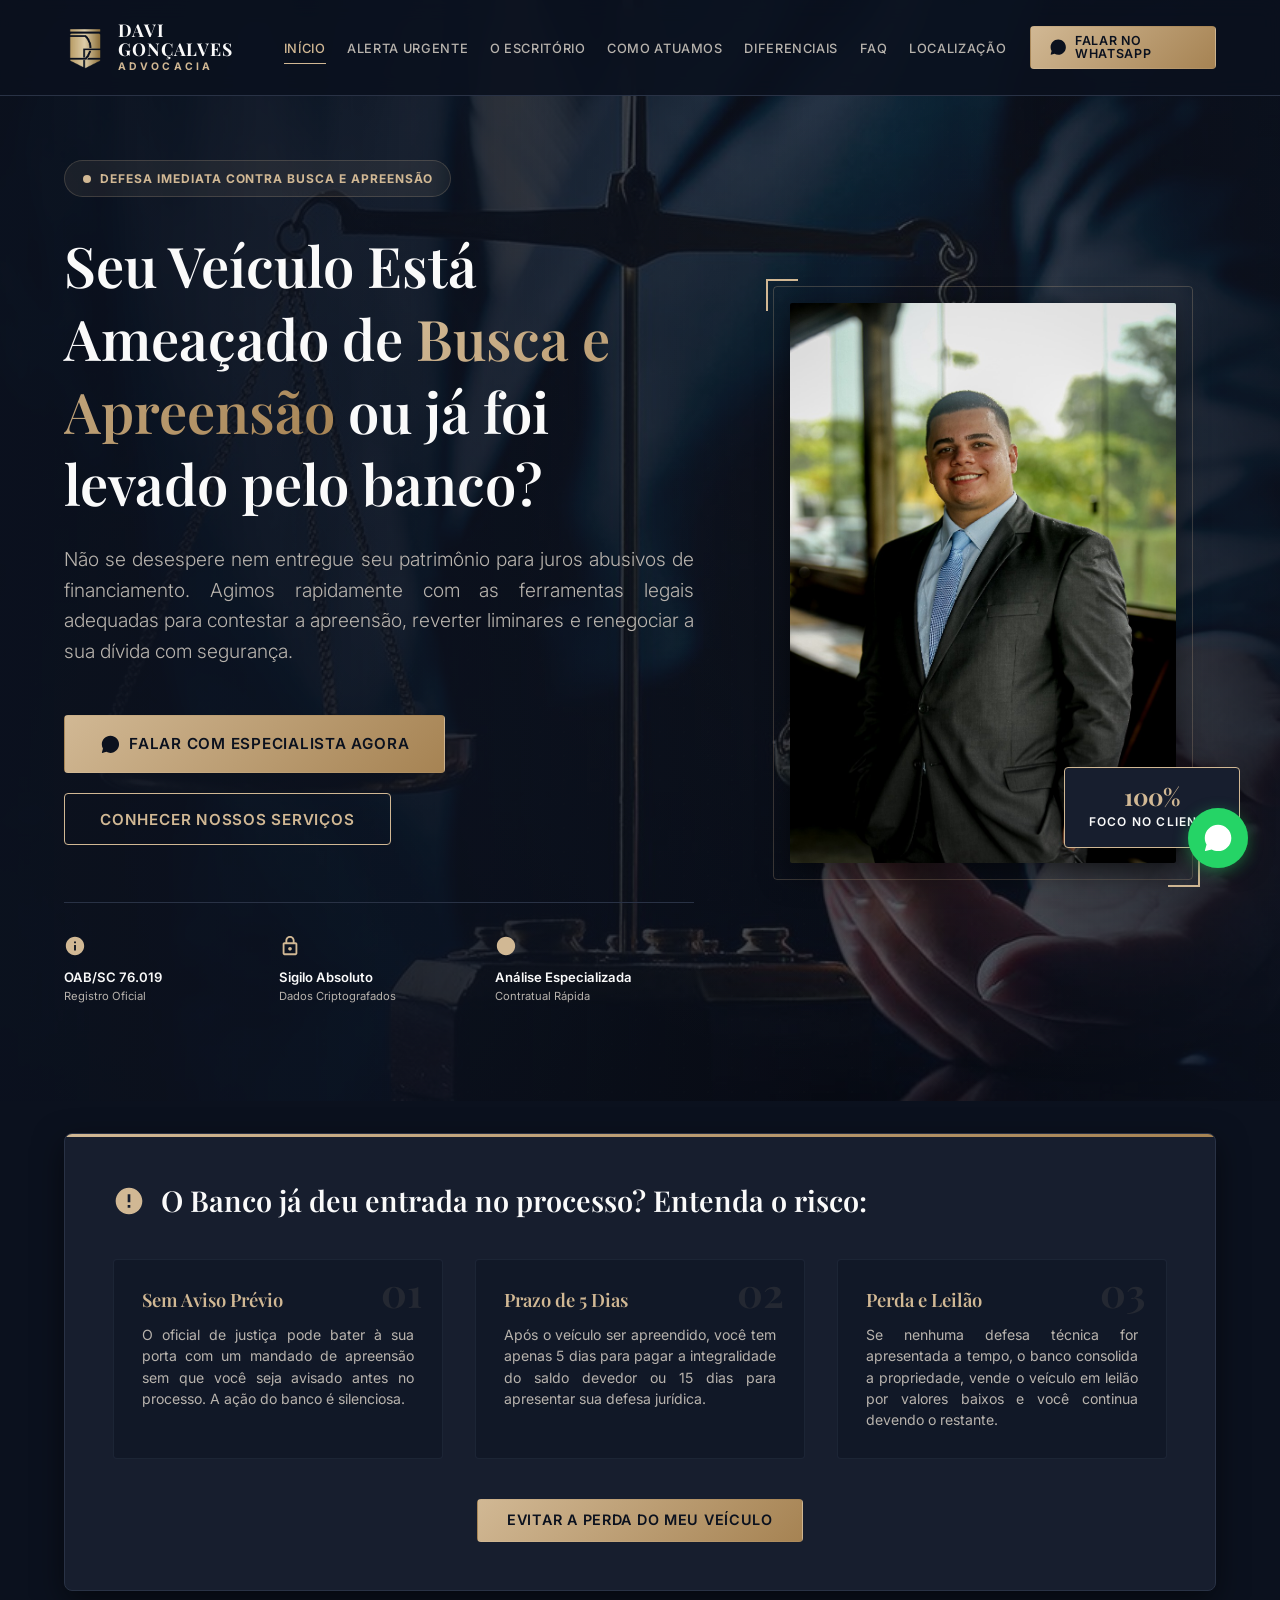
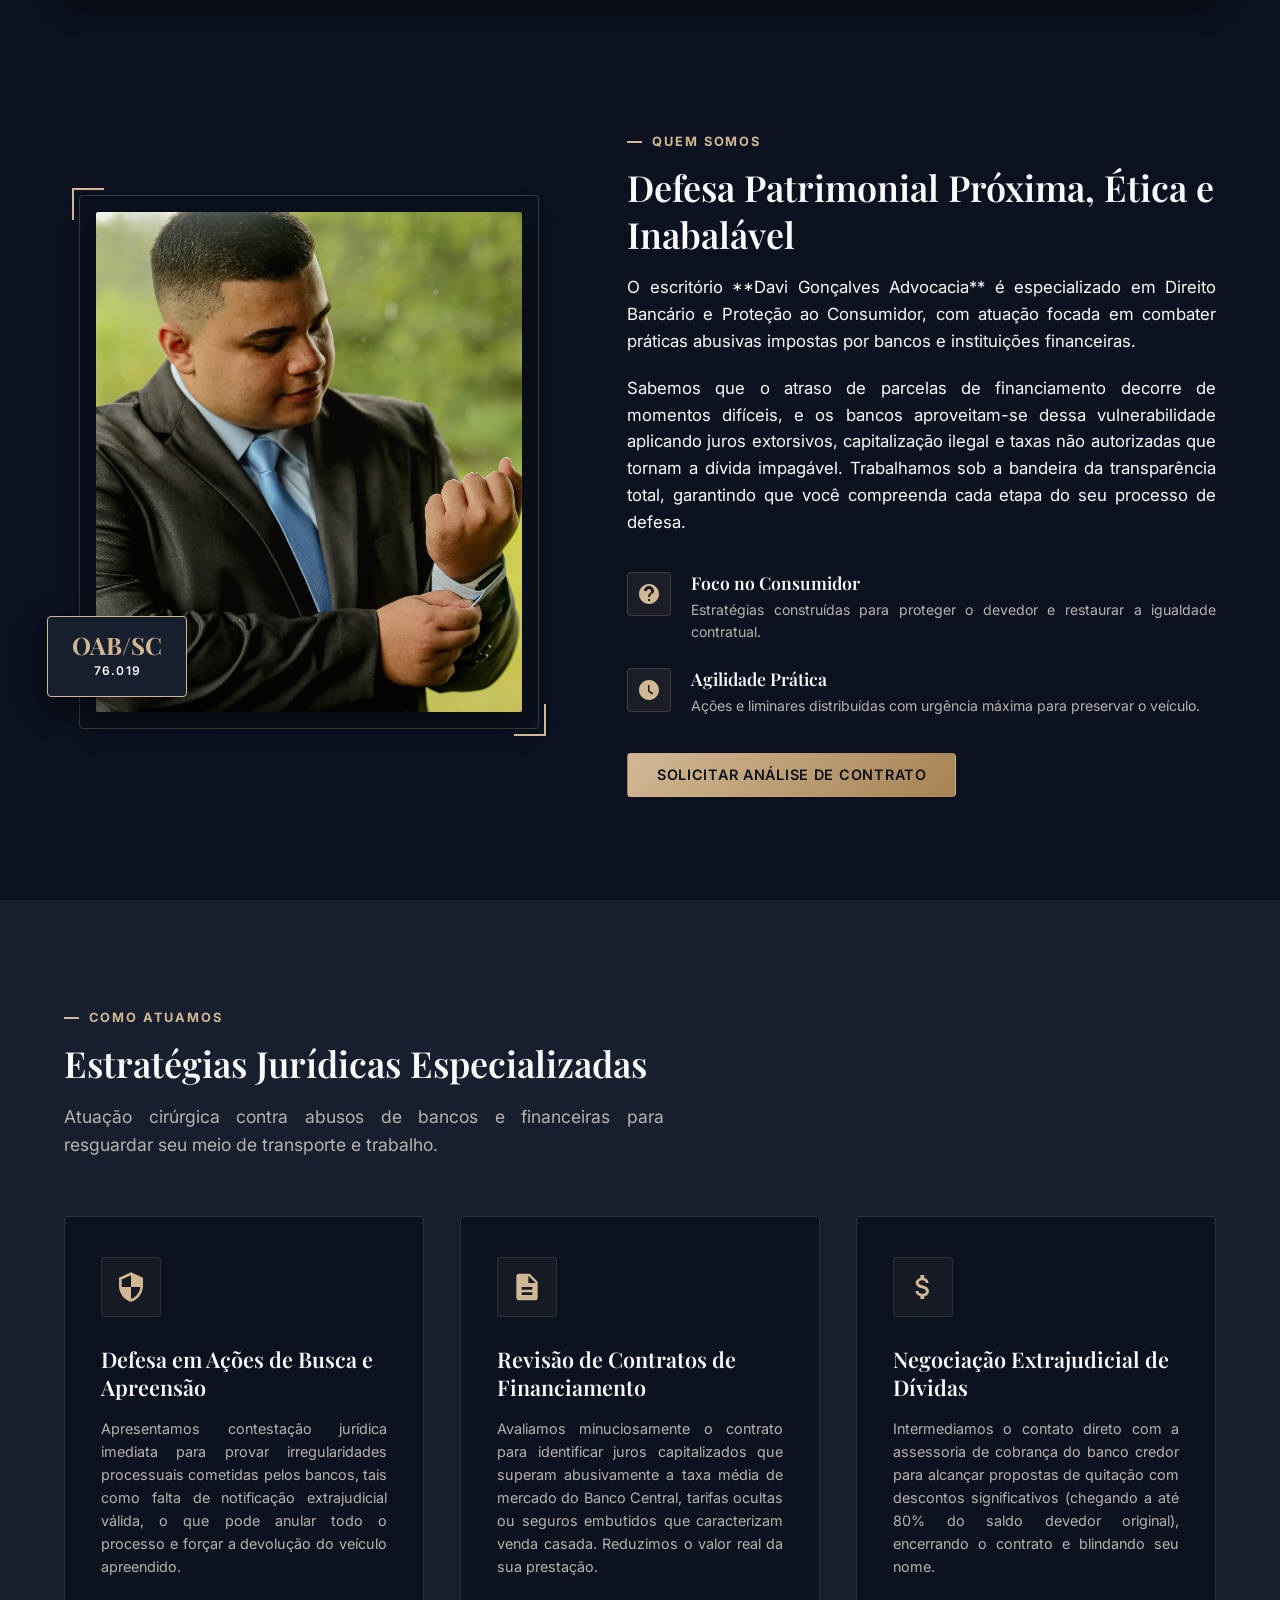
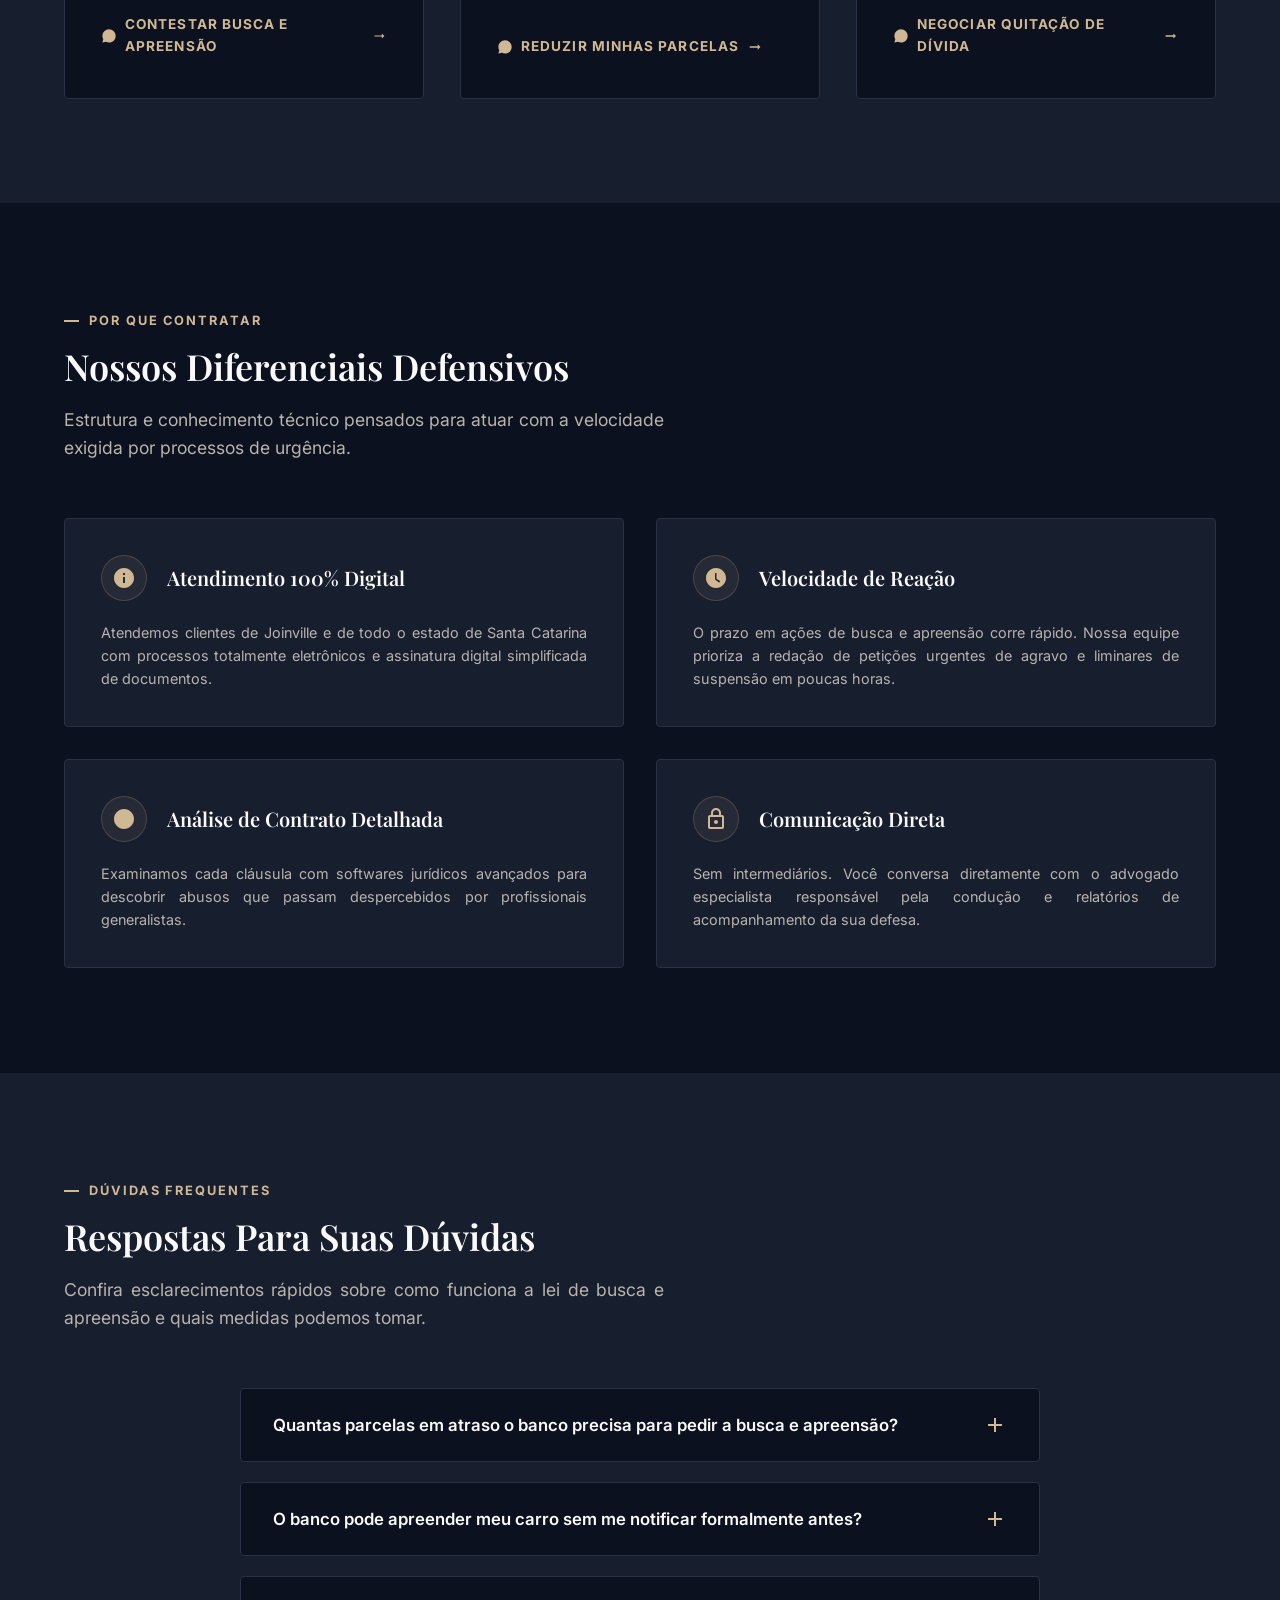
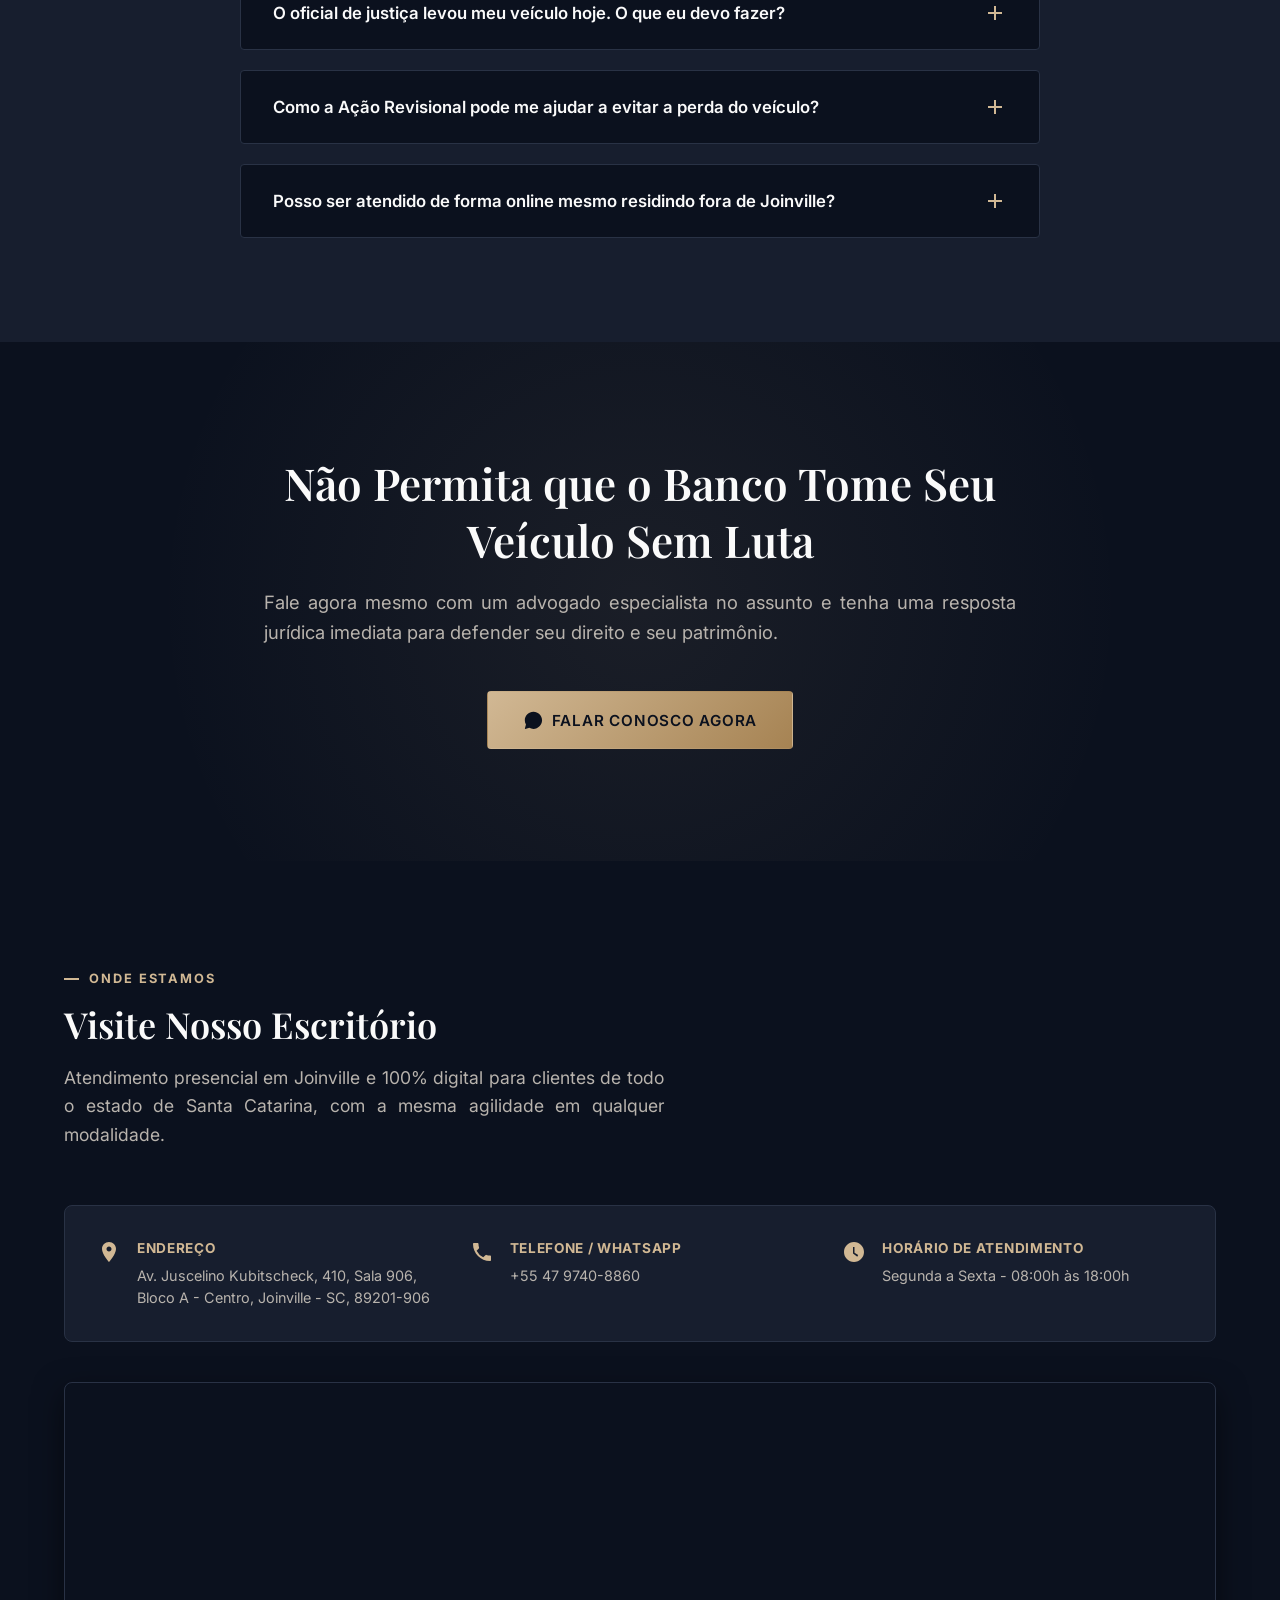
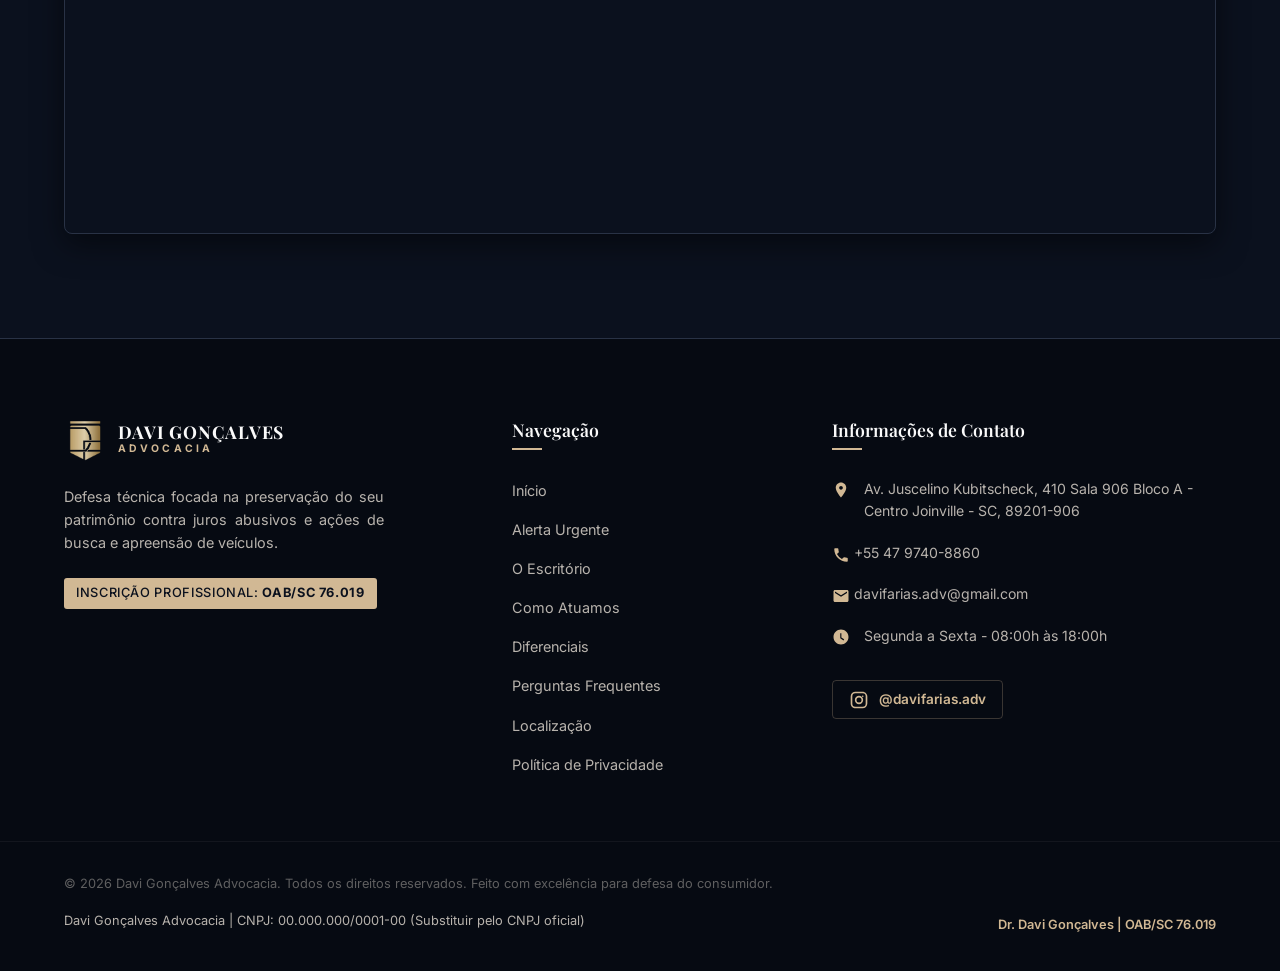
==== commit 0b46c83b: "fix: atualizar numero do whatsapp para 47 9740-8860" ====
--- a/index.html
+++ b/index.html
@@ -6,40 +6,53 @@
   apresentação do advogado, áreas de atuação em Busca e Apreensão, 
   diferenciais, FAQ interativo e rodapé de contatos obrigatórios.
 -->
+
 <head>
   <!-- Google Tag Manager - Script de rastreamento do Google Tag Manager carregado o mais cedo possível no head -->
-  <script>(function(w,d,s,l,i){w[l]=w[l]||[];w[l].push({'gtm.start':
-  new Date().getTime(),event:'gtm.js'});var f=d.getElementsByTagName(s)[0],
-  j=d.createElement(s),dl=l!='dataLayer'?'&l='+l:'';j.async=true;j.src=
-  'https://www.googletagmanager.com/gtm.js?id='+i+dl;f.parentNode.insertBefore(j,f);
-  })(window,document,'script','dataLayer','GTM-P69QX6BD');</script>
+  <script>(function (w, d, s, l, i) {
+      w[l] = w[l] || []; w[l].push({
+        'gtm.start':
+          new Date().getTime(), event: 'gtm.js'
+      }); var f = d.getElementsByTagName(s)[0],
+        j = d.createElement(s), dl = l != 'dataLayer' ? '&l=' + l : ''; j.async = true; j.src =
+          'https://www.googletagmanager.com/gtm.js?id=' + i + dl; f.parentNode.insertBefore(j, f);
+    })(window, document, 'script', 'dataLayer', 'GTM-NWH5MQWB');</script>
   <!-- End Google Tag Manager -->
+
+  <!-- Script de Rastreamento Mega Captação (Pixel de Conversão / Métricas) -->
+  <script async src="https://px.megacaptacao.com.br/p/3cf5aa67cb95ad06e42863f9.js"></script>
   <meta charset="UTF-8" />
   <meta name="viewport" content="width=device-width, initial-scale=1.0" />
   <title>Davi Gonçalves Advocacia | Especialista em Busca e Apreensão de Veículos</title>
-  
+
   <!-- SEO Meta Tags -->
-  <meta name="description" content="Proteja seu patrimônio contra abusos bancários. Dr. Davi Gonçalves - Advogado especialista em Busca e Apreensão de Veículos e Revisão de Contratos de Financiamento. Atendimento ágil e online." />
-  <meta name="keywords" content="busca e apreensão de veículos, reverter busca e apreensão, revisão de contrato de financiamento, juros abusivos banco, advogado busca e apreensão joinville, advocacia de luxo, direito bancário" />
+  <meta name="description"
+    content="Proteja seu patrimônio contra abusos bancários. Dr. Davi Gonçalves - Advogado especialista em Busca e Apreensão de Veículos e Revisão de Contratos de Financiamento. Atendimento ágil e online." />
+  <meta name="keywords"
+    content="busca e apreensão de veículos, reverter busca e apreensão, revisão de contrato de financiamento, juros abusivos banco, advogado busca e apreensão joinville, advocacia de luxo, direito bancário" />
   <meta name="author" content="Davi Gonçalves Advocacia" />
-  
+
   <!-- Open Graph / Facebook -->
   <meta property="og:type" content="website" />
   <meta property="og:url" content="https://davifariasadv.com.br/" />
   <meta property="og:title" content="Davi Gonçalves Advocacia | Defesa em Busca e Apreensão" />
-  <meta property="og:description" content="Seu veículo corre risco de busca e apreensão? Agimos com urgência para anular cobranças abusivas e defender seu patrimônio." />
+  <meta property="og:description"
+    content="Seu veículo corre risco de busca e apreensão? Agimos com urgência para anular cobranças abusivas e defender seu patrimônio." />
   <meta property="og:image" content="https://davifariasadv.com.br/assets/preview.jpg" />
 
   <!-- Twitter -->
   <meta property="twitter:card" content="summary_large_image" />
   <meta property="twitter:url" content="https://davifariasadv.com.br/" />
   <meta property="twitter:title" content="Davi Gonçalves Advocacia | Defesa em Busca e Apreensão" />
-  <meta property="twitter:description" content="Seu veículo corre risco de busca e apreensão? Agimos com urgência para anular cobranças abusivas e defender seu patrimônio." />
+  <meta property="twitter:description"
+    content="Seu veículo corre risco de busca e apreensão? Agimos com urgência para anular cobranças abusivas e defender seu patrimônio." />
 
   <!-- Google Fonts: Playfair Display para títulos luxuosos e Inter para corpo legível -->
   <link rel="preconnect" href="https://fonts.googleapis.com">
   <link rel="preconnect" href="https://fonts.gstatic.com" crossorigin>
-  <link href="https://fonts.googleapis.com/css2?family=Inter:wght@300;400;500;600;700&family=Playfair+Display:ital,wght@0,400;0,600;0,700;1,400&display=swap" rel="stylesheet">
+  <link
+    href="https://fonts.googleapis.com/css2?family=Inter:wght@300;400;500;600;700&family=Playfair+Display:ital,wght@0,400;0,600;0,700;1,400&display=swap"
+    rel="stylesheet">
 
   <!-- Favicon com o brasão dourado do escritório -->
   <link rel="icon" type="image/png" href="assets/logo.png" />
@@ -47,10 +60,11 @@
   <!-- Folha de Estilo Principal -->
   <link rel="stylesheet" href="css/style.css" />
 </head>
+
 <body>
   <!-- Google Tag Manager (noscript) - Elemento fallback para executar o rastreamento em navegadores com JavaScript desativado -->
-  <noscript><iframe src="https://www.googletagmanager.com/ns.html?id=GTM-P69QX6BD"
-  height="0" width="0" style="display:none;visibility:hidden"></iframe></noscript>
+  <noscript><iframe src="https://www.googletagmanager.com/ns.html?id=GTM-NWH5MQWB" height="0" width="0"
+      style="display:none;visibility:hidden"></iframe></noscript>
   <!-- End Google Tag Manager (noscript) -->
 
   <!-- CABEÇALHO (HEADER) FIXO COM NAVEGAÇÃO -->
@@ -78,16 +92,15 @@
         </ul>
       </nav>
 
-      <!-- Botão CTA no cabeçalho com classe de rastreamento -->
+      <!-- Botão CTA no cabeçalho com link do WhatsApp atualizado (47 9740-8860) -->
       <div class="header-cta">
-        <a href="https://wa.me/5547996727521?text=Ol%C3%A1%2C%20Dr.%20Davi%20Gon%C3%A7alves.%20Preciso%20de%20ajuda%20urgente%20com%20busca%20e%20apreens%C3%A3o%20de%20ve%C3%ADculo." 
-           class="btn btn-gold elementor-button" 
-           target="_blank" 
-           rel="noopener noreferrer"
-           id="header-cta-whatsapp">
+        <a href="https://wa.me/554797408860?text=Ol%C3%A1%2C%20Dr.%20Davi%20Gon%C3%A7alves.%20Preciso%20de%20ajuda%20urgente%20com%20busca%20e%20apreens%C3%A3o%20de%20ve%C3%ADculo."
+          class="btn btn-gold elementor-button whatsapp-track-btn" target="_blank" rel="noopener noreferrer"
+          id="header-cta-whatsapp">
           <!-- Ícone do WhatsApp em SVG -->
           <svg class="icon-svg" viewBox="0 0 24 24" width="18" height="18">
-            <path fill="currentColor" d="M12.042 2C6.556 2 2.084 6.446 2.084 11.911C2.084 13.65 2.542 15.358 3.415 16.864L2.184 21.331C2.102 21.628 2.373 21.903 2.671 21.825L7.278 20.621C8.733 21.409 10.37 21.828 12.037 21.828C17.528 21.828 22 17.382 22 11.916C22 6.45 17.528 2 12.042 2ZM8.391 7.165C8.218 7.165 7.941 7.229 7.704 7.485C7.69 7.5 7.674 7.517 7.657 7.535C7.39 7.817 6.803 8.437 6.803 9.627C6.803 10.871 7.704 12.076 7.852 12.273C7.857 12.281 7.884 12.319 7.91 12.357C8.233 12.835 9.834 15.202 12.26 16.156C14.228 16.93 14.78 16.864 15.216 16.811C15.262 16.805 15.306 16.8 15.351 16.796C15.826 16.751 16.875 16.175 17.093 15.575C17.305 14.974 17.305 14.462 17.241 14.354C17.19 14.267 17.068 14.208 16.889 14.122C16.845 14.101 16.797 14.078 16.746 14.053C16.489 13.925 15.223 13.305 14.985 13.216C14.748 13.128 14.575 13.088 14.407 13.344C14.233 13.600 13.739 14.176 13.59 14.349C13.442 14.521 13.289 14.541 13.031 14.413C12.989 14.392 12.933 14.367 12.862 14.337C12.5 14.181 11.783 13.871 10.959 13.137C10.192 12.458 9.673 11.616 9.524 11.360C9.376 11.104 9.509 10.966 9.638 10.838C9.71 10.766 9.795 10.664 9.88 10.561C9.929 10.502 9.977 10.444 10.024 10.390C10.137 10.260 10.185 10.160 10.253 10.020C10.262 10.001 10.271 9.982 10.281 9.962C10.365 9.789 10.325 9.642 10.261 9.514C10.233 9.458 10.121 9.184 9.984 8.851C9.808 8.423 9.593 7.898 9.465 7.613C9.272 7.185 9.069 7.175 8.886 7.170C8.738 7.165 8.564 7.165 8.391 7.165Z"/>
+            <path fill="currentColor"
+              d="M12.042 2C6.556 2 2.084 6.446 2.084 11.911C2.084 13.65 2.542 15.358 3.415 16.864L2.184 21.331C2.102 21.628 2.373 21.903 2.671 21.825L7.278 20.621C8.733 21.409 10.37 21.828 12.037 21.828C17.528 21.828 22 17.382 22 11.916C22 6.45 17.528 2 12.042 2ZM8.391 7.165C8.218 7.165 7.941 7.229 7.704 7.485C7.69 7.5 7.674 7.517 7.657 7.535C7.39 7.817 6.803 8.437 6.803 9.627C6.803 10.871 7.704 12.076 7.852 12.273C7.857 12.281 7.884 12.319 7.91 12.357C8.233 12.835 9.834 15.202 12.26 16.156C14.228 16.93 14.78 16.864 15.216 16.811C15.262 16.805 15.306 16.8 15.351 16.796C15.826 16.751 16.875 16.175 17.093 15.575C17.305 14.974 17.305 14.462 17.241 14.354C17.19 14.267 17.068 14.208 16.889 14.122C16.845 14.101 16.797 14.078 16.746 14.053C16.489 13.925 15.223 13.305 14.985 13.216C14.748 13.128 14.575 13.088 14.407 13.344C14.233 13.600 13.739 14.176 13.59 14.349C13.442 14.521 13.289 14.541 13.031 14.413C12.989 14.392 12.933 14.367 12.862 14.337C12.5 14.181 11.783 13.871 10.959 13.137C10.192 12.458 9.673 11.616 9.524 11.360C9.376 11.104 9.509 10.966 9.638 10.838C9.71 10.766 9.795 10.664 9.88 10.561C9.929 10.502 9.977 10.444 10.024 10.390C10.137 10.260 10.185 10.160 10.253 10.020C10.262 10.001 10.271 9.982 10.281 9.962C10.365 9.789 10.325 9.642 10.261 9.514C10.233 9.458 10.121 9.184 9.984 8.851C9.808 8.423 9.593 7.898 9.465 7.613C9.272 7.185 9.069 7.175 8.886 7.170C8.738 7.165 8.564 7.165 8.391 7.165Z" />
           </svg>
           <span>Falar no WhatsApp</span>
         </a>
@@ -121,15 +134,14 @@
         </ul>
       </nav>
       <div class="mobile-menu-footer">
-        <!-- Botão do WhatsApp no rodapé do menu mobile (para rastreamento de conversão) -->
-        <a href="https://wa.me/5547996727521?text=Ol%C3%A1%2C%20Dr.%20Davi%20Gon%C3%A7alves.%20Preciso%20de%20ajuda%20urgente%20com%20busca%20e%20apreens%C3%A3o%20de%20ve%C3%ADculo." 
-           class="btn btn-gold btn-full elementor-button" 
-           target="_blank" 
-           rel="noopener noreferrer"
-           id="mobile-menu-cta-whatsapp">
+        <!-- Botão do WhatsApp no rodapé do menu mobile com número atualizado -->
+        <a href="https://wa.me/554797408860?text=Ol%C3%A1%2C%20Dr.%20Davi%20Gon%C3%A7alves.%20Preciso%20de%20ajuda%20urgente%20com%20busca%20e%20apreens%C3%A3o%20de%20ve%C3%ADculo."
+          class="btn btn-gold btn-full elementor-button whatsapp-track-btn" target="_blank" rel="noopener noreferrer"
+          id="mobile-menu-cta-whatsapp">
           <!-- Ícone do WhatsApp -->
           <svg class="icon-svg" viewBox="0 0 24 24" width="18" height="18">
-            <path fill="currentColor" d="M12.042 2C6.556 2 2.084 6.446 2.084 11.911C2.084 13.65 2.542 15.358 3.415 16.864L2.184 21.331C2.102 21.628 2.373 21.903 2.671 21.825L7.278 20.621C8.733 21.409 10.37 21.828 12.037 21.828C17.528 21.828 22 17.382 22 11.916C22 6.45 17.528 2 12.042 2ZM8.391 7.165C8.218 7.165 7.941 7.229 7.704 7.485C7.69 7.5 7.674 7.517 7.657 7.535C7.39 7.817 6.803 8.437 6.803 9.627C6.803 10.871 7.704 12.076 7.852 12.273C7.857 12.281 7.884 12.319 7.91 12.357C8.233 12.835 9.834 15.202 12.26 16.156C14.228 16.93 14.78 16.864 15.216 16.811C15.262 16.805 15.306 16.8 15.351 16.796C15.826 16.751 16.875 16.175 17.093 15.575C17.305 14.974 17.305 14.462 17.241 14.354C17.19 14.267 17.068 14.208 16.889 14.122C16.845 14.101 16.797 14.078 16.746 14.053C16.489 13.925 15.223 13.305 14.985 13.216C14.748 13.128 14.575 13.088 14.407 13.344C14.233 13.600 13.739 14.176 13.59 14.349C13.442 14.521 13.289 14.541 13.031 14.413C12.989 14.392 12.933 14.367 12.862 14.337C12.5 14.181 11.783 13.871 10.959 13.137C10.192 12.458 9.673 11.616 9.524 11.360C9.376 11.104 9.509 10.966 9.638 10.838C9.71 10.766 9.795 10.664 9.88 10.561C9.929 10.502 9.977 10.444 10.024 10.390C10.137 10.260 10.185 10.160 10.253 10.020C10.262 10.001 10.271 9.982 10.281 9.962C10.365 9.789 10.325 9.642 10.261 9.514C10.233 9.458 10.121 9.184 9.984 8.851C9.808 8.423 9.593 7.898 9.465 7.613C9.272 7.185 9.069 7.175 8.886 7.170C8.738 7.165 8.564 7.165 8.391 7.165Z"/>
+            <path fill="currentColor"
+              d="M12.042 2C6.556 2 2.084 6.446 2.084 11.911C2.084 13.65 2.542 15.358 3.415 16.864L2.184 21.331C2.102 21.628 2.373 21.903 2.671 21.825L7.278 20.621C8.733 21.409 10.37 21.828 12.037 21.828C17.528 21.828 22 17.382 22 11.916C22 6.45 17.528 2 12.042 2ZM8.391 7.165C8.218 7.165 7.941 7.229 7.704 7.485C7.69 7.5 7.674 7.517 7.657 7.535C7.39 7.817 6.803 8.437 6.803 9.627C6.803 10.871 7.704 12.076 7.852 12.273C7.857 12.281 7.884 12.319 7.91 12.357C8.233 12.835 9.834 15.202 12.26 16.156C14.228 16.93 14.78 16.864 15.216 16.811C15.262 16.805 15.306 16.8 15.351 16.796C15.826 16.751 16.875 16.175 17.093 15.575C17.305 14.974 17.305 14.462 17.241 14.354C17.19 14.267 17.068 14.208 16.889 14.122C16.845 14.101 16.797 14.078 16.746 14.053C16.489 13.925 15.223 13.305 14.985 13.216C14.748 13.128 14.575 13.088 14.407 13.344C14.233 13.600 13.739 14.176 13.59 14.349C13.442 14.521 13.289 14.541 13.031 14.413C12.989 14.392 12.933 14.367 12.862 14.337C12.5 14.181 11.783 13.871 10.959 13.137C10.192 12.458 9.673 11.616 9.524 11.360C9.376 11.104 9.509 10.966 9.638 10.838C9.71 10.766 9.795 10.664 9.88 10.561C9.929 10.502 9.977 10.444 10.024 10.390C10.137 10.260 10.185 10.160 10.253 10.020C10.262 10.001 10.271 9.982 10.281 9.962C10.365 9.789 10.325 9.642 10.261 9.514C10.233 9.458 10.121 9.184 9.984 8.851C9.808 8.423 9.593 7.898 9.465 7.613C9.272 7.185 9.069 7.175 8.886 7.170C8.738 7.165 8.564 7.165 8.391 7.165Z" />
           </svg>
           <span>Falar no WhatsApp Agora</span>
         </a>
@@ -138,89 +150,96 @@
   </div>
 
   <main>
-    
+
     <!-- SEÇÃO HERO (DOBRA PRINCIPAL) -->
     <section id="inicio" class="hero-section">
       <!-- Fotografia de fundo com a temática da justiça -->
       <div class="hero-bg-photo"></div>
       <!-- Overlay escuro com gradientes elegantes e padrão sutil de linhas para legibilidade sobre a foto -->
       <div class="hero-bg-overlay"></div>
-      
+
       <div class="container hero-container">
         <div class="hero-text">
-        <!-- Badge de Urgência no topo -->
-        <div class="urgency-badge reveal fade-in" id="hero-alert-badge">
-          <span class="pulse-indicator"></span>
-          <span>Defesa Imediata Contra Busca e Apreensão</span>
-        </div>
-
-        <!-- Título Principal com tipografia Playfair Display -->
-        <h1 class="hero-title reveal slide-up" id="hero-main-title">
-          Seu Veículo Está Ameaçado de <span class="text-gold-gradient">Busca e Apreensão</span> ou já foi levado pelo banco?
-        </h1>
-
-        <!-- Descrição persuasiva -->
-        <p class="hero-desc reveal slide-up" id="hero-main-desc">
-          Não se desespere nem entregue seu patrimônio para juros abusivos de financiamento. Agimos rapidamente com as ferramentas legais adequadas para contestar a apreensão, reverter liminares e renegociar a sua dívida com segurança.
-        </p>
-
-        <!-- Botões de Ação na Dobra Principal -->
-        <div class="hero-actions reveal slide-up" id="hero-cta-buttons">
-          <a href="https://wa.me/5547996727521?text=Ol%C3%A1%2C%20Dr.%20Davi%20Gon%C3%A7alves.%20Meu%20ve%C3%ADculo%20est%C3%A1%20em%20situa%C3%A7%C3%A3o%20de%20busca%20e%20apreens%C3%A3o%20de%20ve%C3%ADculo%20e%20preciso%20de%20ajuda%20urgente%21" 
-             class="btn btn-gold btn-lg btn-glow elementor-button" 
-             target="_blank" 
-             rel="noopener noreferrer"
-             id="hero-primary-cta">
-            <svg class="icon-svg" viewBox="0 0 24 24" width="20" height="20">
-              <path fill="currentColor" d="M12.042 2C6.556 2 2.084 6.446 2.084 11.911C2.084 13.65 2.542 15.358 3.415 16.864L2.184 21.331C2.102 21.628 2.373 21.903 2.671 21.825L7.278 20.621C8.733 21.409 10.37 21.828 12.037 21.828C17.528 21.828 22 17.382 22 11.916C22 6.45 17.528 2 12.042 2ZM8.391 7.165C8.218 7.165 7.941 7.229 7.704 7.485C7.69 7.5 7.674 7.517 7.657 7.535C7.39 7.817 6.803 8.437 6.803 9.627C6.803 10.871 7.704 12.076 7.852 12.273C7.857 12.281 7.884 12.319 7.91 12.357C8.233 12.835 9.834 15.202 12.26 16.156C14.228 16.93 14.78 16.864 15.216 16.811C15.262 16.805 15.306 16.8 15.351 16.796C15.826 16.751 16.875 16.175 17.093 15.575C17.305 14.974 17.305 14.462 17.241 14.354C17.19 14.267 17.068 14.208 16.889 14.122C16.845 14.101 16.797 14.078 16.746 14.053C16.489 13.925 15.223 13.305 14.985 13.216C14.748 13.128 14.575 13.088 14.407 13.344C14.233 13.600 13.739 14.176 13.59 14.349C13.442 14.521 13.289 14.541 13.031 14.413C12.989 14.392 12.933 14.367 12.862 14.337C12.5 14.181 11.783 13.871 10.959 13.137C10.192 12.458 9.673 11.616 9.524 11.360C9.376 11.104 9.509 10.966 9.638 10.838C9.71 10.766 9.795 10.664 9.88 10.561C9.929 10.502 9.977 10.444 10.024 10.390C10.137 10.260 10.185 10.160 10.253 10.020C10.262 10.001 10.271 9.982 10.281 9.962C10.365 9.789 10.325 9.642 10.261 9.514C10.233 9.458 10.121 9.184 9.984 8.851C9.808 8.423 9.593 7.898 9.465 7.613C9.272 7.185 9.069 7.175 8.886 7.170C8.738 7.165 8.564 7.165 8.391 7.165Z"/>
-            </svg>
-            <span>Falar com Especialista Agora</span>
-          </a>
-          
-          <a href="#servicos" class="btn btn-outline btn-lg" id="hero-secondary-cta">
-            <span>Conhecer Nossos Serviços</span>
-          </a>
-        </div>
-
-        <!-- Badges Rápidos de Credibilidade e Autoridade -->
-        <div class="hero-badges reveal slide-up" id="hero-badges-container">
-          <div class="badge-item">
-            <svg class="badge-icon" viewBox="0 0 24 24" width="24" height="24">
-              <path fill="currentColor" d="M12 2C6.48 2 2 6.48 2 12s4.48 10 10 10 10-4.48 10-10S17.52 2 12 2zm1 15h-2v-6h2v6zm0-8h-2V7h2v2z"/>
-            </svg>
-            <div class="badge-text">
-              <span class="badge-title">OAB/SC 76.019</span>
-              <span class="badge-sub">Registro Oficial</span>
-            </div>
-          </div>
-
-          <div class="badge-item">
-            <svg class="badge-icon" viewBox="0 0 24 24" width="24" height="24">
-              <path fill="currentColor" d="M18 8h-1V6c0-2.76-2.24-5-5-5S7 3.24 7 6v2H6c-1.1 0-2 .9-2 2v10c0 1.1.9 2 2 2h12c1.1 0 2-.9 2-2V10c0-1.1-.9-2-2-2zM9 6c0-1.66 1.34-3 3-3s3 1.34 3 3v2H9V6zm9 14H6V10h12v10zm-6-3c1.1 0 2-.9 2-2s-.9-2-2-2-2 .9-2 2 .9 2 2 2z"/>
-            </svg>
-            <div class="badge-text">
-              <span class="badge-title">Sigilo Absoluto</span>
-              <span class="badge-sub">Dados Criptografados</span>
-            </div>
-          </div>
-
-          <div class="badge-item">
-            <svg class="badge-icon" viewBox="0 0 24 24" width="24" height="24">
-              <path fill="currentColor" d="M12 22c5.523 0 10-4.477 10-10S17.523 2 12 2 2 6.477 2 12s4.477 10 10 10zm1-15h-2v6h2V7zm0 8h-2v2h2v-2z"/>
-            </svg>
-            <div class="badge-text">
-              <span class="badge-title">Análise Especializada</span>
-              <span class="badge-sub">Contratual Rápida</span>
-            </div>
-          </div>
-        </div>
+          <!-- Badge de Urgência no topo -->
+          <div class="urgency-badge reveal fade-in" id="hero-alert-badge">
+            <span class="pulse-indicator"></span>
+            <span>Defesa Imediata Contra Busca e Apreensão</span>
+          </div>
+
+          <!-- Título Principal com tipografia Playfair Display -->
+          <h1 class="hero-title reveal slide-up" id="hero-main-title">
+            Seu Veículo Está Ameaçado de <span class="text-gold-gradient">Busca e Apreensão</span> ou já foi levado pelo
+            banco?
+          </h1>
+
+          <!-- Descrição persuasiva -->
+          <p class="hero-desc reveal slide-up" id="hero-main-desc">
+            Não se desespere nem entregue seu patrimônio para juros abusivos de financiamento. Agimos rapidamente com as
+            ferramentas legais adequadas para contestar a apreensão, reverter liminares e renegociar a sua dívida com
+            segurança.
+          </p>
+
+          <!-- Botões de Ação na Dobra Principal com link do WhatsApp atualizado -->
+          <div class="hero-actions reveal slide-up" id="hero-cta-buttons">
+            <a href="https://wa.me/554797408860?text=Ol%C3%A1%2C%20Dr.%20Davi%20Gon%C3%A7alves.%20Preciso%20de%20ajuda%20urgente%20com%20busca%20e%20apreens%C3%A3o%20de%20ve%C3%ADculo."
+              class="btn btn-gold btn-lg btn-glow elementor-button whatsapp-track-btn" target="_blank"
+              rel="noopener noreferrer" id="hero-primary-cta">
+              <svg class="icon-svg" viewBox="0 0 24 24" width="20" height="20">
+                <path fill="currentColor"
+                  d="M12.042 2C6.556 2 2.084 6.446 2.084 11.911C2.084 13.65 2.542 15.358 3.415 16.864L2.184 21.331C2.102 21.628 2.373 21.903 2.671 21.825L7.278 20.621C8.733 21.409 10.37 21.828 12.037 21.828C17.528 21.828 22 17.382 22 11.916C22 6.45 17.528 2 12.042 2ZM8.391 7.165C8.218 7.165 7.941 7.229 7.704 7.485C7.69 7.5 7.674 7.517 7.657 7.535C7.39 7.817 6.803 8.437 6.803 9.627C6.803 10.871 7.704 12.076 7.852 12.273C7.857 12.281 7.884 12.319 7.91 12.357C8.233 12.835 9.834 15.202 12.26 16.156C14.228 16.93 14.78 16.864 15.216 16.811C15.262 16.805 15.306 16.8 15.351 16.796C15.826 16.751 16.875 16.175 17.093 15.575C17.305 14.974 17.305 14.462 17.241 14.354C17.19 14.267 17.068 14.208 16.889 14.122C16.845 14.101 16.797 14.078 16.746 14.053C16.489 13.925 15.223 13.305 14.985 13.216C14.748 13.128 14.575 13.088 14.407 13.344C14.233 13.600 13.739 14.176 13.59 14.349C13.442 14.521 13.289 14.541 13.031 14.413C12.989 14.392 12.933 14.367 12.862 14.337C12.5 14.181 11.783 13.871 10.959 13.137C10.192 12.458 9.673 11.616 9.524 11.360C9.376 11.104 9.509 10.966 9.638 10.838C9.71 10.766 9.795 10.664 9.88 10.561C9.929 10.502 9.977 10.444 10.024 10.390C10.137 10.260 10.185 10.160 10.253 10.020C10.262 10.001 10.271 9.982 10.281 9.962C10.365 9.789 10.325 9.642 10.261 9.514C10.233 9.458 10.121 9.184 9.984 8.851C9.808 8.423 9.593 7.898 9.465 7.613C9.272 7.185 9.069 7.175 8.886 7.170C8.738 7.165 8.564 7.165 8.391 7.165Z" />
+              </svg>
+              <span>Falar com Especialista Agora</span>
+            </a>
+
+            <a href="#servicos" class="btn btn-outline btn-lg" id="hero-secondary-cta">
+              <span>Conhecer Nossos Serviços</span>
+            </a>
+          </div>
+
+          <!-- Badges Rápidos de Credibilidade e Autoridade -->
+          <div class="hero-badges reveal slide-up" id="hero-badges-container">
+            <div class="badge-item">
+              <svg class="badge-icon" viewBox="0 0 24 24" width="24" height="24">
+                <path fill="currentColor"
+                  d="M12 2C6.48 2 2 6.48 2 12s4.48 10 10 10 10-4.48 10-10S17.52 2 12 2zm1 15h-2v-6h2v6zm0-8h-2V7h2v2z" />
+              </svg>
+              <div class="badge-text">
+                <span class="badge-title">OAB/SC 76.019</span>
+                <span class="badge-sub">Registro Oficial</span>
+              </div>
+            </div>
+
+            <div class="badge-item">
+              <svg class="badge-icon" viewBox="0 0 24 24" width="24" height="24">
+                <path fill="currentColor"
+                  d="M18 8h-1V6c0-2.76-2.24-5-5-5S7 3.24 7 6v2H6c-1.1 0-2 .9-2 2v10c0 1.1.9 2 2 2h12c1.1 0 2-.9 2-2V10c0-1.1-.9-2-2-2zM9 6c0-1.66 1.34-3 3-3s3 1.34 3 3v2H9V6zm9 14H6V10h12v10zm-6-3c1.1 0 2-.9 2-2s-.9-2-2-2-2 .9-2 2 .9 2 2 2z" />
+              </svg>
+              <div class="badge-text">
+                <span class="badge-title">Sigilo Absoluto</span>
+                <span class="badge-sub">Dados Criptografados</span>
+              </div>
+            </div>
+
+            <div class="badge-item">
+              <svg class="badge-icon" viewBox="0 0 24 24" width="24" height="24">
+                <path fill="currentColor"
+                  d="M12 22c5.523 0 10-4.477 10-10S17.523 2 12 2 2 6.477 2 12s4.477 10 10 10zm1-15h-2v6h2V7zm0 8h-2v2h2v-2z" />
+              </svg>
+              <div class="badge-text">
+                <span class="badge-title">Análise Especializada</span>
+                <span class="badge-sub">Contratual Rápida</span>
+              </div>
+            </div>
+          </div>
         </div>
 
         <!-- Retrato do Advogado em Destaque -->
         <div class="hero-visual reveal fade-in" id="hero-visual-box">
           <div class="hero-visual-frame">
             <!-- Imagem principal do Hero com alta prioridade de carregamento (LCP) para acelerar a renderização inicial no Google Ads -->
-            <img src="assets/hero-advogado.jpg" alt="Dr. Davi Gonçalves, advogado especialista em Busca e Apreensão de Veículos" class="hero-visual-img" fetchpriority="high" loading="eager">
+            <img src="assets/hero-advogado.jpg"
+              alt="Dr. Davi Gonçalves, advogado especialista em Busca e Apreensão de Veículos" class="hero-visual-img"
+              fetchpriority="high" loading="eager">
           </div>
           <div class="hero-visual-badge">
             <span class="exp-number">100%</span>
@@ -236,7 +255,8 @@
         <div class="alert-box reveal fade-in" id="alert-box-card">
           <div class="alert-header">
             <svg class="alert-icon" viewBox="0 0 24 24" width="32" height="32">
-              <path fill="currentColor" d="M12 2C6.48 2 2 6.48 2 12s4.48 10 10 10 10-4.48 10-10S17.52 2 12 2zm1 15h-2v-2h2v2zm0-4h-2V7h2v6z"/>
+              <path fill="currentColor"
+                d="M12 2C6.48 2 2 6.48 2 12s4.48 10 10 10 10-4.48 10-10S17.52 2 12 2zm1 15h-2v-2h2v2zm0-4h-2V7h2v6z" />
             </svg>
             <h2 class="alert-box-title">O Banco já deu entrada no processo? Entenda o risco:</h2>
           </div>
@@ -244,25 +264,27 @@
             <div class="alert-info-card">
               <span class="alert-card-num">01</span>
               <h3>Sem Aviso Prévio</h3>
-              <p>O oficial de justiça pode bater à sua porta com um mandado de apreensão sem que você seja avisado antes no processo. A ação do banco é silenciosa.</p>
+              <p>O oficial de justiça pode bater à sua porta com um mandado de apreensão sem que você seja avisado antes
+                no processo. A ação do banco é silenciosa.</p>
             </div>
             <div class="alert-info-card">
               <span class="alert-card-num">02</span>
               <h3>Prazo de 5 Dias</h3>
-              <p>Após o veículo ser apreendido, você tem apenas 5 dias para pagar a integralidade do saldo devedor ou 15 dias para apresentar sua defesa jurídica.</p>
+              <p>Após o veículo ser apreendido, você tem apenas 5 dias para pagar a integralidade do saldo devedor ou 15
+                dias para apresentar sua defesa jurídica.</p>
             </div>
             <div class="alert-info-card">
               <span class="alert-card-num">03</span>
               <h3>Perda e Leilão</h3>
-              <p>Se nenhuma defesa técnica for apresentada a tempo, o banco consolida a propriedade, vende o veículo em leilão por valores baixos e você continua devendo o restante.</p>
-            </div>
-          </div>
+              <p>Se nenhuma defesa técnica for apresentada a tempo, o banco consolida a propriedade, vende o veículo em
+                leilão por valores baixos e você continua devendo o restante.</p>
+            </div>
+          </div>
+          <!-- Ação da caixa de alerta com número do WhatsApp atualizado -->
           <div class="alert-box-action">
-            <a href="https://wa.me/5547996727521?text=Ol%C3%A1%2C%20Dr.%20Davi%20Gon%C3%A7alves.%20Meu%20ve%C3%ADculo%20est%C3%A1%20em%20situa%C3%A7%C3%A3o%20de%20busca%20e%20apreens%C3%A3o%20e%20preciso%20de%20atendimento%20urgente." 
-               class="btn btn-gold elementor-button" 
-               target="_blank" 
-               rel="noopener noreferrer"
-               id="alert-cta-whatsapp">
+            <a href="https://wa.me/554797408860?text=Ol%C3%A1%2C%20Dr.%20Davi%20Gon%C3%A7alves.%20Preciso%20de%20ajuda%20urgente%20com%20busca%20e%20apreens%C3%A3o%20de%20ve%C3%ADculo."
+              class="btn btn-gold elementor-button whatsapp-track-btn" target="_blank" rel="noopener noreferrer"
+              id="alert-cta-whatsapp">
               <span>Evitar a Perda do Meu Veículo</span>
             </a>
           </div>
@@ -273,7 +295,7 @@
     <!-- SEÇÃO SOBRE (SOBRE O ADVOGADO) -->
     <section id="sobre" class="about-section">
       <div class="container about-container">
-        
+
         <!-- Bloco de Imagem/Identidade Visual Luxo -->
         <div class="about-visual reveal fade-in" id="about-visual-box">
           <div class="portrait-card">
@@ -281,7 +303,8 @@
             <div class="portrait-frame">
               <div class="portrait-bg">
                 <!-- Imagem abaixo da dobra com lazy loading para evitar atrasos no carregamento inicial da página -->
-                <img src="assets/sobre-advogado.jpg" alt="Dr. Davi Gonçalves em seu escritório de advocacia" class="portrait-img" loading="lazy">
+                <img src="assets/sobre-advogado.jpg" alt="Dr. Davi Gonçalves em seu escritório de advocacia"
+                  class="portrait-img" loading="lazy">
               </div>
             </div>
             <div class="experience-card">
@@ -296,10 +319,14 @@
           <span class="section-tag">QUEM SOMOS</span>
           <h2 class="section-title">Defesa Patrimonial Próxima, Ética e Inabalável</h2>
           <p class="about-text-p">
-            O escritório **Davi Gonçalves Advocacia** é especializado em Direito Bancário e Proteção ao Consumidor, com atuação focada em combater práticas abusivas impostas por bancos e instituições financeiras. 
+            O escritório **Davi Gonçalves Advocacia** é especializado em Direito Bancário e Proteção ao Consumidor, com
+            atuação focada em combater práticas abusivas impostas por bancos e instituições financeiras.
           </p>
           <p class="about-text-p text-muted">
-            Sabemos que o atraso de parcelas de financiamento decorre de momentos difíceis, e os bancos aproveitam-se dessa vulnerabilidade aplicando juros extorsivos, capitalização ilegal e taxas não autorizadas que tornam a dívida impagável. Trabalhamos sob a bandeira da transparência total, garantindo que você compreenda cada etapa do seu processo de defesa.
+            Sabemos que o atraso de parcelas de financiamento decorre de momentos difíceis, e os bancos aproveitam-se
+            dessa vulnerabilidade aplicando juros extorsivos, capitalização ilegal e taxas não autorizadas que tornam a
+            dívida impagável. Trabalhamos sob a bandeira da transparência total, garantindo que você compreenda cada
+            etapa do seu processo de defesa.
           </p>
 
           <!-- Grid de Valores/Diferenciais do Escritório -->
@@ -307,7 +334,8 @@
             <div class="pillar-item">
               <div class="pillar-icon-container">
                 <svg class="pillar-icon" viewBox="0 0 24 24" width="24" height="24">
-                  <path fill="currentColor" d="M12 2C6.48 2 2 6.48 2 12s4.48 10 10 10 10-4.48 10-10S17.52 2 12 2zm1 17h-2v-2h2v2zm2.07-7.75l-.9.92C13.45 12.9 13 13.5 13 15h-2v-.5c0-1.1.45-2.1 1.17-2.83l1.24-1.26c.37-.36.59-.86.59-1.41 0-1.1-.9-2-2-2s-2 .9-2 2H7c0-2.76 2.24-5 5-5s5 2.24 5 5c0 1.04-.42 1.99-1.07 2.75z"/>
+                  <path fill="currentColor"
+                    d="M12 2C6.48 2 2 6.48 2 12s4.48 10 10 10 10-4.48 10-10S17.52 2 12 2zm1 17h-2v-2h2v2zm2.07-7.75l-.9.92C13.45 12.9 13 13.5 13 15h-2v-.5c0-1.1.45-2.1 1.17-2.83l1.24-1.26c.37-.36.59-.86.59-1.41 0-1.1-.9-2-2-2s-2 .9-2 2H7c0-2.76 2.24-5 5-5s5 2.24 5 5c0 1.04-.42 1.99-1.07 2.75z" />
                 </svg>
               </div>
               <div class="pillar-info">
@@ -319,7 +347,8 @@
             <div class="pillar-item">
               <div class="pillar-icon-container">
                 <svg class="pillar-icon" viewBox="0 0 24 24" width="24" height="24">
-                  <path fill="currentColor" d="M11.99 2C6.47 2 2 6.48 2 12s4.47 10 9.99 10C17.52 22 22 17.52 22 12S17.52 2 11.99 2zm3.3 14.79L11 13.5V7h1.5v5.78l3.7 2.22-.71 1.21z"/>
+                  <path fill="currentColor"
+                    d="M11.99 2C6.47 2 2 6.48 2 12s4.47 10 9.99 10C17.52 22 22 17.52 22 12S17.52 2 11.99 2zm3.3 14.79L11 13.5V7h1.5v5.78l3.7 2.22-.71 1.21z" />
                 </svg>
               </div>
               <div class="pillar-info">
@@ -328,13 +357,12 @@
               </div>
             </div>
           </div>
-          
+
+          <!-- Ação da seção Sobre com link do WhatsApp atualizado -->
           <div class="about-action">
-            <a href="https://wa.me/5547996727521?text=Ol%C3%A1%2C%20Dr.%20Davi%20Gon%C3%A7alves.%20Gostaria%20de%20uma%20an%C3%A1lise%20do%20meu%20contrato%20de%20financiamento." 
-               class="btn btn-gold elementor-button" 
-               target="_blank" 
-               rel="noopener noreferrer"
-               id="about-cta-whatsapp">
+            <a href="https://wa.me/554797408860?text=Ol%C3%A1%2C%20Dr.%20Davi%20Gon%C3%A7alves.%20Preciso%20de%20ajuda%20urgente%20com%20busca%20e%20apreens%C3%A3o%20de%20ve%C3%ADculo."
+              class="btn btn-gold elementor-button whatsapp-track-btn" target="_blank" rel="noopener noreferrer"
+              id="about-cta-whatsapp">
               <span>Solicitar Análise de Contrato</span>
             </a>
           </div>
@@ -346,38 +374,41 @@
     <!-- SEÇÃO SERVIÇOS (COMO ATUAMOS) -->
     <section id="servicos" class="services-section">
       <div class="container">
-        
+
         <div class="section-header reveal slide-up">
           <span class="section-tag">COMO ATUAMOS</span>
           <h2 class="section-title">Estratégias Jurídicas Especializadas</h2>
-          <p class="section-desc">Atuação cirúrgica contra abusos de bancos e financeiras para resguardar seu meio de transporte e trabalho.</p>
+          <p class="section-desc">Atuação cirúrgica contra abusos de bancos e financeiras para resguardar seu meio de
+            transporte e trabalho.</p>
         </div>
 
         <div class="services-grid">
-          
+
           <!-- Card de Serviço 1 -->
           <div class="service-card reveal slide-up" id="service-card-defesa">
             <div class="service-icon-wrapper">
               <svg class="service-icon" viewBox="0 0 24 24" width="32" height="32">
-                <path fill="currentColor" d="M12 1L3 5v6c0 5.55 3.84 10.74 9 12 5.16-1.26 9-6.45 9-12V5l-9-4zm0 10.99h7c-.53 4.12-3.28 7.79-7 8.94V12H5V6.3l7-3.11v8.8z"/>
+                <path fill="currentColor"
+                  d="M12 1L3 5v6c0 5.55 3.84 10.74 9 12 5.16-1.26 9-6.45 9-12V5l-9-4zm0 10.99h7c-.53 4.12-3.28 7.79-7 8.94V12H5V6.3l7-3.11v8.8z" />
               </svg>
             </div>
             <h3>Defesa em Ações de Busca e Apreensão</h3>
             <p>
-              Apresentamos contestação jurídica imediata para provar irregularidades processuais cometidas pelos bancos, tais como falta de notificação extrajudicial válida, o que pode anular todo o processo e forçar a devolução do veículo apreendido.
+              Apresentamos contestação jurídica imediata para provar irregularidades processuais cometidas pelos bancos,
+              tais como falta de notificação extrajudicial válida, o que pode anular todo o processo e forçar a
+              devolução do veículo apreendido.
             </p>
-            <!-- Link do WhatsApp para serviço de contestação de busca e apreensão (para identificar o interesse do lead) -->
-            <a href="https://wa.me/5547996727521?text=Ol%C3%A1%2C%20Dr.%20Davi%20Gon%C3%A7alves.%20Preciso%20de%20defesa%20contra%20busca%20e%20apreens%C3%A3o%20de%20ve%C3%ADculo." 
-               class="service-link elementor-button"
-               target="_blank"
-               rel="noopener noreferrer"
-               id="service-defesa-whatsapp">
+            <!-- Link unificado do WhatsApp para conversão padronizada (Defesa) -->
+            <a href="https://wa.me/554797408860?text=Ol%C3%A1%2C%20Dr.%20Davi%20Gon%C3%A7alves.%20Preciso%20de%20ajuda%20urgente%20com%20busca%20e%20apreens%C3%A3o%20de%20ve%C3%ADculo."
+              class="service-link elementor-button whatsapp-track-btn" target="_blank" rel="noopener noreferrer"
+              id="service-defesa-whatsapp">
               <svg class="service-link-icon" viewBox="0 0 24 24" width="16" height="16">
-                <path fill="currentColor" d="M12.042 2C6.556 2 2.084 6.446 2.084 11.911C2.084 13.65 2.542 15.358 3.415 16.864L2.184 21.331C2.102 21.628 2.373 21.903 2.671 21.825L7.278 20.621C8.733 21.409 10.37 21.828 12.037 21.828C17.528 21.828 22 17.382 22 11.916C22 6.45 17.528 2 12.042 2ZM8.391 7.165C8.218 7.165 7.941 7.229 7.704 7.485C7.69 7.5 7.674 7.517 7.657 7.535C7.39 7.817 6.803 8.437 6.803 9.627C6.803 10.871 7.704 12.076 7.852 12.273C7.857 12.281 7.884 12.319 7.91 12.357C8.233 12.835 9.834 15.202 12.26 16.156C14.228 16.93 14.78 16.864 15.216 16.811C15.262 16.805 15.306 16.8 15.351 16.796C15.826 16.751 16.875 16.175 17.093 15.575C17.305 14.974 17.305 14.462 17.241 14.354C17.19 14.267 17.068 14.208 16.889 14.122C16.845 14.101 16.797 14.078 16.746 14.053C16.489 13.925 15.223 13.305 14.985 13.216C14.748 13.128 14.575 13.088 14.407 13.344C14.233 13.600 13.739 14.176 13.59 14.349C13.442 14.521 13.289 14.541 13.031 14.413C12.989 14.392 12.933 14.367 12.862 14.337C12.5 14.181 11.783 13.871 10.959 13.137C10.192 12.458 9.673 11.616 9.524 11.360C9.376 11.104 9.509 10.966 9.638 10.838C9.71 10.766 9.795 10.664 9.88 10.561C9.929 10.502 9.977 10.444 10.024 10.390C10.137 10.260 10.185 10.160 10.253 10.020C10.262 10.001 10.271 9.982 10.281 9.962C10.365 9.789 10.325 9.642 10.261 9.514C10.233 9.458 10.121 9.184 9.984 8.851C9.808 8.423 9.593 7.898 9.465 7.613C9.272 7.185 9.069 7.175 8.886 7.170C8.738 7.165 8.564 7.165 8.391 7.165Z"/>
+                <path fill="currentColor"
+                  d="M12.042 2C6.556 2 2.084 6.446 2.084 11.911C2.084 13.65 2.542 15.358 3.415 16.864L2.184 21.331C2.102 21.628 2.373 21.903 2.671 21.825L7.278 20.621C8.733 21.409 10.37 21.828 12.037 21.828C17.528 21.828 22 17.382 22 11.916C22 6.45 17.528 2 12.042 2ZM8.391 7.165C8.218 7.165 7.941 7.229 7.704 7.485C7.69 7.5 7.674 7.517 7.657 7.535C7.39 7.817 6.803 8.437 6.803 9.627C6.803 10.871 7.704 12.076 7.852 12.273C7.857 12.281 7.884 12.319 7.91 12.357C8.233 12.835 9.834 15.202 12.26 16.156C14.228 16.93 14.78 16.864 15.216 16.811C15.262 16.805 15.306 16.8 15.351 16.796C15.826 16.751 16.875 16.175 17.093 15.575C17.305 14.974 17.305 14.462 17.241 14.354C17.19 14.267 17.068 14.208 16.889 14.122C16.845 14.101 16.797 14.078 16.746 14.053C16.489 13.925 15.223 13.305 14.985 13.216C14.748 13.128 14.575 13.088 14.407 13.344C14.233 13.600 13.739 14.176 13.59 14.349C13.442 14.521 13.289 14.541 13.031 14.413C12.989 14.392 12.933 14.367 12.862 14.337C12.5 14.181 11.783 13.871 10.959 13.137C10.192 12.458 9.673 11.616 9.524 11.360C9.376 11.104 9.509 10.966 9.638 10.838C9.71 10.766 9.795 10.664 9.88 10.561C9.929 10.502 9.977 10.444 10.024 10.390C10.137 10.260 10.185 10.160 10.253 10.020C10.262 10.001 10.271 9.982 10.281 9.962C10.365 9.789 10.325 9.642 10.261 9.514C10.233 9.458 10.121 9.184 9.984 8.851C9.808 8.423 9.593 7.898 9.465 7.613C9.272 7.185 9.069 7.175 8.886 7.170C8.738 7.165 8.564 7.165 8.391 7.165Z" />
               </svg>
               <span>Contestar Busca e Apreensão</span>
               <svg class="link-arrow" viewBox="0 0 24 24" width="16" height="16">
-                <path fill="currentColor" d="M16.01 11H4v2h12.01v3L20 12l-3.99-4v3z"/>
+                <path fill="currentColor" d="M16.01 11H4v2h12.01v3L20 12l-3.99-4v3z" />
               </svg>
             </a>
           </div>
@@ -386,25 +417,27 @@
           <div class="service-card reveal slide-up" id="service-card-revisional">
             <div class="service-icon-wrapper">
               <svg class="service-icon" viewBox="0 0 24 24" width="32" height="32">
-                <path fill="currentColor" d="M14 2H6c-1.1 0-1.99.9-1.99 2L4 20c0 1.1.89 2 1.99 2H18c1.1 0 2-.9 2-2V8l-6-6zm2 16H8v-2h8v2zm0-4H8v-2h8v2zm-3-5V3.5L18.5 9H13z"/>
+                <path fill="currentColor"
+                  d="M14 2H6c-1.1 0-1.99.9-1.99 2L4 20c0 1.1.89 2 1.99 2H18c1.1 0 2-.9 2-2V8l-6-6zm2 16H8v-2h8v2zm0-4H8v-2h8v2zm-3-5V3.5L18.5 9H13z" />
               </svg>
             </div>
             <h3>Revisão de Contratos de Financiamento</h3>
             <p>
-              Avaliamos minuciosamente o contrato para identificar juros capitalizados que superam abusivamente a taxa média de mercado do Banco Central, tarifas ocultas ou seguros embutidos que caracterizam venda casada. Reduzimos o valor real da sua prestação.
+              Avaliamos minuciosamente o contrato para identificar juros capitalizados que superam abusivamente a taxa
+              média de mercado do Banco Central, tarifas ocultas ou seguros embutidos que caracterizam venda casada.
+              Reduzimos o valor real da sua prestação.
             </p>
-            <!-- Link do WhatsApp para serviço de revisão de juros contratuais (para identificar o interesse do lead) -->
-            <a href="https://wa.me/5547996727521?text=Ol%C3%A1%2C%20Dr.%20Davi%20Gon%C3%A7alves.%20Quero%20revisar%20os%20juros%20do%20meu%20contrato%20de%20financiamento." 
-               class="service-link elementor-button"
-               target="_blank"
-               rel="noopener noreferrer"
-               id="service-revisional-whatsapp">
+            <!-- Link unificado do WhatsApp para conversão padronizada (Revisional) -->
+            <a href="https://wa.me/554797408860?text=Ol%C3%A1%2C%20Dr.%20Davi%20Gon%C3%A7alves.%20Preciso%20de%20ajuda%20urgente%20com%20busca%20e%20apreens%C3%A3o%20de%20ve%C3%ADculo."
+              class="service-link elementor-button whatsapp-track-btn" target="_blank" rel="noopener noreferrer"
+              id="service-revisional-whatsapp">
               <svg class="service-link-icon" viewBox="0 0 24 24" width="16" height="16">
-                <path fill="currentColor" d="M12.042 2C6.556 2 2.084 6.446 2.084 11.911C2.084 13.65 2.542 15.358 3.415 16.864L2.184 21.331C2.102 21.628 2.373 21.903 2.671 21.825L7.278 20.621C8.733 21.409 10.37 21.828 12.037 21.828C17.528 21.828 22 17.382 22 11.916C22 6.45 17.528 2 12.042 2ZM8.391 7.165C8.218 7.165 7.941 7.229 7.704 7.485C7.69 7.5 7.674 7.517 7.657 7.535C7.39 7.817 6.803 8.437 6.803 9.627C6.803 10.871 7.704 12.076 7.852 12.273C7.857 12.281 7.884 12.319 7.91 12.357C8.233 12.835 9.834 15.202 12.26 16.156C14.228 16.93 14.78 16.864 15.216 16.811C15.262 16.805 15.306 16.8 15.351 16.796C15.826 16.751 16.875 16.175 17.093 15.575C17.305 14.974 17.305 14.462 17.241 14.354C17.19 14.267 17.068 14.208 16.889 14.122C16.845 14.101 16.797 14.078 16.746 14.053C16.489 13.925 15.223 13.305 14.985 13.216C14.748 13.128 14.575 13.088 14.407 13.344C14.233 13.600 13.739 14.176 13.59 14.349C13.442 14.521 13.289 14.541 13.031 14.413C12.989 14.392 12.933 14.367 12.862 14.337C12.5 14.181 11.783 13.871 10.959 13.137C10.192 12.458 9.673 11.616 9.524 11.360C9.376 11.104 9.509 10.966 9.638 10.838C9.71 10.766 9.795 10.664 9.88 10.561C9.929 10.502 9.977 10.444 10.024 10.390C10.137 10.260 10.185 10.160 10.253 10.020C10.262 10.001 10.271 9.982 10.281 9.962C10.365 9.789 10.325 9.642 10.261 9.514C10.233 9.458 10.121 9.184 9.984 8.851C9.808 8.423 9.593 7.898 9.465 7.613C9.272 7.185 9.069 7.175 8.886 7.170C8.738 7.165 8.564 7.165 8.391 7.165Z"/>
+                <path fill="currentColor"
+                  d="M12.042 2C6.556 2 2.084 6.446 2.084 11.911C2.084 13.65 2.542 15.358 3.415 16.864L2.184 21.331C2.102 21.628 2.373 21.903 2.671 21.825L7.278 20.621C8.733 21.409 10.37 21.828 12.037 21.828C17.528 21.828 22 17.382 22 11.916C22 6.45 17.528 2 12.042 2ZM8.391 7.165C8.218 7.165 7.941 7.229 7.704 7.485C7.69 7.5 7.674 7.517 7.657 7.535C7.39 7.817 6.803 8.437 6.803 9.627C6.803 10.871 7.704 12.076 7.852 12.273C7.857 12.281 7.884 12.319 7.91 12.357C8.233 12.835 9.834 15.202 12.26 16.156C14.228 16.93 14.78 16.864 15.216 16.811C15.262 16.805 15.306 16.8 15.351 16.796C15.826 16.751 16.875 16.175 17.093 15.575C17.305 14.974 17.305 14.462 17.241 14.354C17.19 14.267 17.068 14.208 16.889 14.122C16.845 14.101 16.797 14.078 16.746 14.053C16.489 13.925 15.223 13.305 14.985 13.216C14.748 13.128 14.575 13.088 14.407 13.344C14.233 13.600 13.739 14.176 13.59 14.349C13.442 14.521 13.289 14.541 13.031 14.413C12.989 14.392 12.933 14.367 12.862 14.337C12.5 14.181 11.783 13.871 10.959 13.137C10.192 12.458 9.673 11.616 9.524 11.360C9.376 11.104 9.509 10.966 9.638 10.838C9.71 10.766 9.795 10.664 9.88 10.561C9.929 10.502 9.977 10.444 10.024 10.390C10.137 10.260 10.185 10.160 10.253 10.020C10.262 10.001 10.271 9.982 10.281 9.962C10.365 9.789 10.325 9.642 10.261 9.514C10.233 9.458 10.121 9.184 9.984 8.851C9.808 8.423 9.593 7.898 9.465 7.613C9.272 7.185 9.069 7.175 8.886 7.170C8.738 7.165 8.564 7.165 8.391 7.165Z" />
               </svg>
               <span>Reduzir Minhas Parcelas</span>
               <svg class="link-arrow" viewBox="0 0 24 24" width="16" height="16">
-                <path fill="currentColor" d="M16.01 11H4v2h12.01v3L20 12l-3.99-4v3z"/>
+                <path fill="currentColor" d="M16.01 11H4v2h12.01v3L20 12l-3.99-4v3z" />
               </svg>
             </a>
           </div>
@@ -413,25 +446,27 @@
           <div class="service-card reveal slide-up" id="service-card-quitacao">
             <div class="service-icon-wrapper">
               <svg class="service-icon" viewBox="0 0 24 24" width="32" height="32">
-                <path fill="currentColor" d="M11.8 10.9c-2.27-.59-3-1.2-3-2.15 0-1.09 1.01-1.85 2.7-1.85 1.78 0 2.44.85 2.5 2.1h2.21c-.07-1.72-1.12-3.3-3.21-3.81V3h-3v2.16c-1.94.42-3.5 1.68-3.5 3.61 0 2.31 1.91 3.46 4.7 4.13 2.5.6 3 1.48 3 2.41 0 .69-.49 1.79-2.7 1.79-2.06 0-2.87-.92-2.98-2.1h-2.2c.12 2.19 1.76 3.42 3.68 3.83V21h3v-2.15c1.95-.37 3.5-1.5 3.5-3.55 0-2.84-2.43-3.81-4.7-4.4z"/>
+                <path fill="currentColor"
+                  d="M11.8 10.9c-2.27-.59-3-1.2-3-2.15 0-1.09 1.01-1.85 2.7-1.85 1.78 0 2.44.85 2.5 2.1h2.21c-.07-1.72-1.12-3.3-3.21-3.81V3h-3v2.16c-1.94.42-3.5 1.68-3.5 3.61 0 2.31 1.91 3.46 4.7 4.13 2.5.6 3 1.48 3 2.41 0 .69-.49 1.79-2.7 1.79-2.06 0-2.87-.92-2.98-2.1h-2.2c.12 2.19 1.76 3.42 3.68 3.83V21h3v-2.15c1.95-.37 3.5-1.5 3.5-3.55 0-2.84-2.43-3.81-4.7-4.4z" />
               </svg>
             </div>
             <h3>Negociação Extrajudicial de Dívidas</h3>
             <p>
-              Intermediamos o contato direto com a assessoria de cobrança do banco credor para alcançar propostas de quitação com descontos significativos (chegando a até 80% do saldo devedor original), encerrando o contrato e blindando seu nome.
+              Intermediamos o contato direto com a assessoria de cobrança do banco credor para alcançar propostas de
+              quitação com descontos significativos (chegando a até 80% do saldo devedor original), encerrando o
+              contrato e blindando seu nome.
             </p>
-            <!-- Link do WhatsApp para serviço de negociação extrajudicial de dívida (para identificar o interesse do lead) -->
-            <a href="https://wa.me/5547996727521?text=Ol%C3%A1%2C%20Dr.%20Davi%20Gon%C3%A7alves.%20Quero%20ajuda%20para%20negociar%20e%20quitar%20minha%20d%C3%ADvida%20de%20financiamento." 
-               class="service-link elementor-button"
-               target="_blank"
-               rel="noopener noreferrer"
-               id="service-negociacao-whatsapp">
+            <!-- Link do WhatsApp para serviço de negociação extrajudicial de dívida com número atualizado -->
+            <a href="https://wa.me/554797408860?text=Ol%C3%A1%2C%20Dr.%20Davi%20Gon%C3%A7alves.%20Quero%20ajuda%20para%20negociar%20e%20quitar%20minha%20d%C3%ADvida%20de%20financiamento."
+              class="service-link elementor-button whatsapp-track-btn" target="_blank" rel="noopener noreferrer"
+              id="service-negociacao-whatsapp">
               <svg class="service-link-icon" viewBox="0 0 24 24" width="16" height="16">
-                <path fill="currentColor" d="M12.042 2C6.556 2 2.084 6.446 2.084 11.911C2.084 13.65 2.542 15.358 3.415 16.864L2.184 21.331C2.102 21.628 2.373 21.903 2.671 21.825L7.278 20.621C8.733 21.409 10.37 21.828 12.037 21.828C17.528 21.828 22 17.382 22 11.916C22 6.45 17.528 2 12.042 2ZM8.391 7.165C8.218 7.165 7.941 7.229 7.704 7.485C7.69 7.5 7.674 7.517 7.657 7.535C7.39 7.817 6.803 8.437 6.803 9.627C6.803 10.871 7.704 12.076 7.852 12.273C7.857 12.281 7.884 12.319 7.91 12.357C8.233 12.835 9.834 15.202 12.26 16.156C14.228 16.93 14.78 16.864 15.216 16.811C15.262 16.805 15.306 16.8 15.351 16.796C15.826 16.751 16.875 16.175 17.093 15.575C17.305 14.974 17.305 14.462 17.241 14.354C17.19 14.267 17.068 14.208 16.889 14.122C16.845 14.101 16.797 14.078 16.746 14.053C16.489 13.925 15.223 13.305 14.985 13.216C14.748 13.128 14.575 13.088 14.407 13.344C14.233 13.600 13.739 14.176 13.59 14.349C13.442 14.521 13.289 14.541 13.031 14.413C12.989 14.392 12.933 14.367 12.862 14.337C12.5 14.181 11.783 13.871 10.959 13.137C10.192 12.458 9.673 11.616 9.524 11.360C9.376 11.104 9.509 10.966 9.638 10.838C9.71 10.766 9.795 10.664 9.88 10.561C9.929 10.502 9.977 10.444 10.024 10.390C10.137 10.260 10.185 10.160 10.253 10.020C10.262 10.001 10.271 9.982 10.281 9.962C10.365 9.789 10.325 9.642 10.261 9.514C10.233 9.458 10.121 9.184 9.984 8.851C9.808 8.423 9.593 7.898 9.465 7.613C9.272 7.185 9.069 7.175 8.886 7.170C8.738 7.165 8.564 7.165 8.391 7.165Z"/>
+                <path fill="currentColor"
+                  d="M12.042 2C6.556 2 2.084 6.446 2.084 11.911C2.084 13.65 2.542 15.358 3.415 16.864L2.184 21.331C2.102 21.628 2.373 21.903 2.671 21.825L7.278 20.621C8.733 21.409 10.37 21.828 12.037 21.828C17.528 21.828 22 17.382 22 11.916C22 6.45 17.528 2 12.042 2ZM8.391 7.165C8.218 7.165 7.941 7.229 7.704 7.485C7.69 7.5 7.674 7.517 7.657 7.535C7.39 7.817 6.803 8.437 6.803 9.627C6.803 10.871 7.704 12.076 7.852 12.273C7.857 12.281 7.884 12.319 7.91 12.357C8.233 12.835 9.834 15.202 12.26 16.156C14.228 16.93 14.78 16.864 15.216 16.811C15.262 16.805 15.306 16.8 15.351 16.796C15.826 16.751 16.875 16.175 17.093 15.575C17.305 14.974 17.305 14.462 17.241 14.354C17.19 14.267 17.068 14.208 16.889 14.122C16.845 14.101 16.797 14.078 16.746 14.053C16.489 13.925 15.223 13.305 14.985 13.216C14.748 13.128 14.575 13.088 14.407 13.344C14.233 13.600 13.739 14.176 13.59 14.349C13.442 14.521 13.289 14.541 13.031 14.413C12.989 14.392 12.933 14.367 12.862 14.337C12.5 14.181 11.783 13.871 10.959 13.137C10.192 12.458 9.673 11.616 9.524 11.360C9.376 11.104 9.509 10.966 9.638 10.838C9.71 10.766 9.795 10.664 9.88 10.561C9.929 10.502 9.977 10.444 10.024 10.390C10.137 10.260 10.185 10.160 10.253 10.020C10.262 10.001 10.271 9.982 10.281 9.962C10.365 9.789 10.325 9.642 10.261 9.514C10.233 9.458 10.121 9.184 9.984 8.851C9.808 8.423 9.593 7.898 9.465 7.613C9.272 7.185 9.069 7.175 8.886 7.170C8.738 7.165 8.564 7.165 8.391 7.165Z" />
               </svg>
               <span>Negociar Quitação de Dívida</span>
               <svg class="link-arrow" viewBox="0 0 24 24" width="16" height="16">
-                <path fill="currentColor" d="M16.01 11H4v2h12.01v3L20 12l-3.99-4v3z"/>
+                <path fill="currentColor" d="M16.01 11H4v2h12.01v3L20 12l-3.99-4v3z" />
               </svg>
             </a>
           </div>
@@ -444,61 +479,70 @@
     <!-- SEÇÃO DIFERENCIAIS -->
     <section id="diferenciais" class="differentials-section">
       <div class="container">
-        
+
         <div class="section-header reveal slide-up">
           <span class="section-tag">POR QUE CONTRATAR</span>
           <h2 class="section-title">Nossos Diferenciais Defensivos</h2>
-          <p class="section-desc">Estrutura e conhecimento técnico pensados para atuar com a velocidade exigida por processos de urgência.</p>
+          <p class="section-desc">Estrutura e conhecimento técnico pensados para atuar com a velocidade exigida por
+            processos de urgência.</p>
         </div>
 
         <div class="differentials-grid">
-          
+
           <div class="diff-card reveal slide-up" id="diff-card-1">
             <div class="diff-header">
               <span class="diff-icon-box">
                 <svg viewBox="0 0 24 24" width="24" height="24">
-                  <path fill="currentColor" d="M12 2C6.48 2 2 6.48 2 12s4.48 10 10 10 10-4.48 10-10S17.52 2 12 2zm1 15h-2v-6h2v6zm0-8h-2V7h2v2z"/>
+                  <path fill="currentColor"
+                    d="M12 2C6.48 2 2 6.48 2 12s4.48 10 10 10 10-4.48 10-10S17.52 2 12 2zm1 15h-2v-6h2v6zm0-8h-2V7h2v2z" />
                 </svg>
               </span>
               <h3>Atendimento 100% Digital</h3>
             </div>
-            <p>Atendemos clientes de Joinville e de todo o estado de Santa Catarina com processos totalmente eletrônicos e assinatura digital simplificada de documentos.</p>
+            <p>Atendemos clientes de Joinville e de todo o estado de Santa Catarina com processos totalmente eletrônicos
+              e assinatura digital simplificada de documentos.</p>
           </div>
 
           <div class="diff-card reveal slide-up" id="diff-card-2">
             <div class="diff-header">
               <span class="diff-icon-box">
                 <svg viewBox="0 0 24 24" width="24" height="24">
-                  <path fill="currentColor" d="M11.99 2C6.47 2 2 6.48 2 12s4.47 10 9.99 10C17.52 22 22 17.52 22 12S17.52 2 11.99 2zm3.3 14.79L11 13.5V7h1.5v5.78l3.7 2.22-.71 1.21z"/>
+                  <path fill="currentColor"
+                    d="M11.99 2C6.47 2 2 6.48 2 12s4.47 10 9.99 10C17.52 22 22 17.52 22 12S17.52 2 11.99 2zm3.3 14.79L11 13.5V7h1.5v5.78l3.7 2.22-.71 1.21z" />
                 </svg>
               </span>
               <h3>Velocidade de Reação</h3>
             </div>
-            <p>O prazo em ações de busca e apreensão corre rápido. Nossa equipe prioriza a redação de petições urgentes de agravo e liminares de suspensão em poucas horas.</p>
+            <p>O prazo em ações de busca e apreensão corre rápido. Nossa equipe prioriza a redação de petições urgentes
+              de agravo e liminares de suspensão em poucas horas.</p>
           </div>
 
           <div class="diff-card reveal slide-up" id="diff-card-3">
             <div class="diff-header">
               <span class="diff-icon-box">
                 <svg viewBox="0 0 24 24" width="24" height="24">
-                  <path fill="currentColor" d="M12 22c5.52 0 10-4.48 10-10S17.52 2 12 2 2 6.48 2 12s4.48 10 10 10zm1-17h-2v2h2V5zm2 4H9v2h6V9zm2 4H7v2h10v-2z"/>
+                  <path fill="currentColor"
+                    d="M12 22c5.52 0 10-4.48 10-10S17.52 2 12 2 2 6.48 2 12s4.48 10 10 10zm1-17h-2v2h2V5zm2 4H9v2h6V9zm2 4H7v2h10v-2z" />
                 </svg>
               </span>
               <h3>Análise de Contrato Detalhada</h3>
             </div>
-            <p>Examinamos cada cláusula com softwares jurídicos avançados para descobrir abusos que passam despercebidos por profissionais generalistas.</p>
+            <p>Examinamos cada cláusula com softwares jurídicos avançados para descobrir abusos que passam despercebidos
+              por profissionais generalistas.</p>
           </div>
 
           <div class="diff-card reveal slide-up" id="diff-card-4">
             <div class="diff-header">
               <span class="diff-icon-box">
                 <svg viewBox="0 0 24 24" width="24" height="24">
-                  <path fill="currentColor" d="M18 8h-1V6c0-2.76-2.24-5-5-5S7 3.24 7 6v2H6c-1.1 0-2 .9-2 2v10c0 1.1.9 2 2 2h12c1.1 0 2-.9 2-2V10c0-1.1-.9-2-2-2zM9 6c0-1.66 1.34-3 3-3s3 1.34 3 3v2H9V6zm9 14H6V10h12v10zm-6-3c1.1 0 2-.9 2-2s-.9-2-2-2-2 .9-2 2 .9 2 2 2z"/>
+                  <path fill="currentColor"
+                    d="M18 8h-1V6c0-2.76-2.24-5-5-5S7 3.24 7 6v2H6c-1.1 0-2 .9-2 2v10c0 1.1.9 2 2 2h12c1.1 0 2-.9 2-2V10c0-1.1-.9-2-2-2zM9 6c0-1.66 1.34-3 3-3s3 1.34 3 3v2H9V6zm9 14H6V10h12v10zm-6-3c1.1 0 2-.9 2-2s-.9-2-2-2-2 .9-2 2 .9 2 2 2z" />
                 </svg>
               </span>
               <h3>Comunicação Direta</h3>
             </div>
-            <p>Sem intermediários. Você conversa diretamente com o advogado especialista responsável pela condução e relatórios de acompanhamento da sua defesa.</p>
+            <p>Sem intermediários. Você conversa diretamente com o advogado especialista responsável pela condução e
+              relatórios de acompanhamento da sua defesa.</p>
           </div>
 
         </div>
@@ -509,27 +553,31 @@
     <!-- SEÇÃO FAQ (PERGUNTAS FREQUENTES ACCORDION) -->
     <section id="faq" class="faq-section">
       <div class="container">
-        
+
         <div class="section-header reveal slide-up">
           <span class="section-tag">DÚVIDAS FREQUENTES</span>
           <h2 class="section-title">Respostas Para Suas Dúvidas</h2>
-          <p class="section-desc">Confira esclarecimentos rápidos sobre como funciona a lei de busca e apreensão e quais medidas podemos tomar.</p>
+          <p class="section-desc">Confira esclarecimentos rápidos sobre como funciona a lei de busca e apreensão e quais
+            medidas podemos tomar.</p>
         </div>
 
         <div class="faq-accordion-container reveal slide-up" id="faq-accordion-wrapper">
-          
+
           <!-- Item FAQ 1 -->
           <div class="faq-item">
             <button class="faq-trigger" aria-expanded="false" id="faq-trigger-1">
               <span>Quantas parcelas em atraso o banco precisa para pedir a busca e apreensão?</span>
               <svg class="faq-icon" viewBox="0 0 24 24" width="24" height="24">
-                <path fill="currentColor" d="M19 13h-6v6h-2v-6H5v-2h6V5h2v6h6v2z"/>
+                <path fill="currentColor" d="M19 13h-6v6h-2v-6H5v-2h6V5h2v6h6v2z" />
               </svg>
             </button>
             <div class="faq-content" id="faq-content-1">
               <div class="faq-content-inner">
                 <p>
-                  Legalmente, o atraso de **apenas 1 parcela** já autoriza o banco a dar início ao processo judicial de busca e apreensão. Na prática, a maioria das instituições financeiras opta por aguardar de 2 a 3 parcelas antes de ajuizar a ação, mas não há qualquer obrigatoriedade de espera por parte da instituição.
+                  Legalmente, o atraso de **apenas 1 parcela** já autoriza o banco a dar início ao processo judicial de
+                  busca e apreensão. Na prática, a maioria das instituições financeiras opta por aguardar de 2 a 3
+                  parcelas antes de ajuizar a ação, mas não há qualquer obrigatoriedade de espera por parte da
+                  instituição.
                 </p>
               </div>
             </div>
@@ -540,13 +588,16 @@
             <button class="faq-trigger" aria-expanded="false" id="faq-trigger-2">
               <span>O banco pode apreender meu carro sem me notificar formalmente antes?</span>
               <svg class="faq-icon" viewBox="0 0 24 24" width="24" height="24">
-                <path fill="currentColor" d="M19 13h-6v6h-2v-6H5v-2h6V5h2v6h6v2z"/>
+                <path fill="currentColor" d="M19 13h-6v6h-2v-6H5v-2h6V5h2v6h6v2z" />
               </svg>
             </button>
             <div class="faq-content" id="faq-content-2">
               <div class="faq-content-inner">
                 <p>
-                  Não. Para que a liminar de busca e apreensão seja válida, o banco deve comprovar em juízo que enviou uma **notificação extrajudicial prévia** (normalmente por cartório ou carta registrada com Aviso de Recebimento - AR) ao seu endereço do contrato. A falta de comprovação desta notificação válida é um dos principais motivos legais que usamos para **anular e extinguir** a busca e apreensão.
+                  Não. Para que a liminar de busca e apreensão seja válida, o banco deve comprovar em juízo que enviou
+                  uma **notificação extrajudicial prévia** (normalmente por cartório ou carta registrada com Aviso de
+                  Recebimento - AR) ao seu endereço do contrato. A falta de comprovação desta notificação válida é um
+                  dos principais motivos legais que usamos para **anular e extinguir** a busca e apreensão.
                 </p>
               </div>
             </div>
@@ -557,13 +608,16 @@
             <button class="faq-trigger" aria-expanded="false" id="faq-trigger-3">
               <span>O oficial de justiça levou meu veículo hoje. O que eu devo fazer?</span>
               <svg class="faq-icon" viewBox="0 0 24 24" width="24" height="24">
-                <path fill="currentColor" d="M19 13h-6v6h-2v-6H5v-2h6V5h2v6h6v2z"/>
+                <path fill="currentColor" d="M19 13h-6v6h-2v-6H5v-2h6V5h2v6h6v2z" />
               </svg>
             </button>
             <div class="faq-content" id="faq-content-3">
               <div class="faq-content-inner">
                 <p>
-                  Você deve agir imediatamente. O prazo legal para tentar reaver o bem é curtíssimo: **5 dias corridos** para pagar a totalidade do saldo devedor apresentado pelo banco no processo (quitação das parcelas vencidas e vincendas) ou **15 dias úteis** para apresentar contestação jurídica formal demonstrando abusividades e falhas processuais do banco. Cada hora é crucial.
+                  Você deve agir imediatamente. O prazo legal para tentar reaver o bem é curtíssimo: **5 dias corridos**
+                  para pagar a totalidade do saldo devedor apresentado pelo banco no processo (quitação das parcelas
+                  vencidas e vincendas) ou **15 dias úteis** para apresentar contestação jurídica formal demonstrando
+                  abusividades e falhas processuais do banco. Cada hora é crucial.
                 </p>
               </div>
             </div>
@@ -574,13 +628,16 @@
             <button class="faq-trigger" aria-expanded="false" id="faq-trigger-4">
               <span>Como a Ação Revisional pode me ajudar a evitar a perda do veículo?</span>
               <svg class="faq-icon" viewBox="0 0 24 24" width="24" height="24">
-                <path fill="currentColor" d="M19 13h-6v6h-2v-6H5v-2h6V5h2v6h6v2z"/>
+                <path fill="currentColor" d="M19 13h-6v6h-2v-6H5v-2h6V5h2v6h6v2z" />
               </svg>
             </button>
             <div class="faq-content" id="faq-content-4">
               <div class="faq-content-inner">
                 <p>
-                  A Ação Revisional visa recalcular o saldo devedor retirando cláusulas ilegais, taxas de juros acima da taxa de mercado do Banco Central, tarifas indevidas e seguros cobrados sem consentimento. Ao comprovar em juízo que as cobranças do banco são abusivas e desvirtuam a dívida, é possível pleitear a **liminar para impedir a busca e apreensão** enquanto durar a discussão.
+                  A Ação Revisional visa recalcular o saldo devedor retirando cláusulas ilegais, taxas de juros acima da
+                  taxa de mercado do Banco Central, tarifas indevidas e seguros cobrados sem consentimento. Ao comprovar
+                  em juízo que as cobranças do banco são abusivas e desvirtuam a dívida, é possível pleitear a **liminar
+                  para impedir a busca e apreensão** enquanto durar a discussão.
                 </p>
               </div>
             </div>
@@ -591,13 +648,16 @@
             <button class="faq-trigger" aria-expanded="false" id="faq-trigger-5">
               <span>Posso ser atendido de forma online mesmo residindo fora de Joinville?</span>
               <svg class="faq-icon" viewBox="0 0 24 24" width="24" height="24">
-                <path fill="currentColor" d="M19 13h-6v6h-2v-6H5v-2h6V5h2v6h6v2z"/>
+                <path fill="currentColor" d="M19 13h-6v6h-2v-6H5v-2h6V5h2v6h6v2z" />
               </svg>
             </button>
             <div class="faq-content" id="faq-content-5">
               <div class="faq-content-inner">
                 <p>
-                  Sim. Atualmente, todos os tribunais de justiça brasileiros (incluindo o Tribunal de Justiça de Santa Catarina - TJSC) operam por meio de **processos 100% digitais (e-proc ou projudi)**. Isso nos possibilita analisar seu contrato, colher sua assinatura eletronicamente e distribuir sua defesa de forma ágil, independentemente da cidade em que você esteja localizado.
+                  Sim. Atualmente, todos os tribunais de justiça brasileiros (incluindo o Tribunal de Justiça de Santa
+                  Catarina - TJSC) operam por meio de **processos 100% digitais (e-proc ou projudi)**. Isso nos
+                  possibilita analisar seu contrato, colher sua assinatura eletronicamente e distribuir sua defesa de
+                  forma ágil, independentemente da cidade em que você esteja localizado.
                 </p>
               </div>
             </div>
@@ -612,14 +672,15 @@
     <section class="final-cta-section">
       <div class="container final-cta-container reveal fade-in">
         <h2 class="cta-title">Não Permita que o Banco Tome Seu Veículo Sem Luta</h2>
-        <p class="cta-desc">Fale agora mesmo com um advogado especialista no assunto e tenha uma resposta jurídica imediata para defender seu direito e seu patrimônio.</p>
-        <a href="https://wa.me/5547996727521?text=Ol%C3%A1%2C%20Dr.%20Davi%20Gon%C3%A7alves.%20Gostaria%20de%20conversar%20sobre%20o%20risco%20de%20busca%20e%20apreens%C3%A3o%20do%20meu%20ve%C3%ADculo." 
-           class="btn btn-gold btn-lg btn-glow elementor-button" 
-           target="_blank" 
-           rel="noopener noreferrer"
-           id="final-cta-whatsapp">
+        <p class="cta-desc">Fale agora mesmo com um advogado especialista no assunto e tenha uma resposta jurídica
+          imediata para defender seu direito e seu patrimônio.</p>
+        <!-- Botão CTA final de atendimento via WhatsApp -->
+        <a href="https://wa.me/554797408860?text=Ol%C3%A1%2C%20Dr.%20Davi%20Gon%C3%A7alves.%20Preciso%20de%20ajuda%20urgente%20com%20busca%20e%20apreens%C3%A3o%20de%20ve%C3%ADculo."
+          class="btn btn-gold btn-lg btn-glow elementor-button whatsapp-track-btn" target="_blank"
+          rel="noopener noreferrer" id="final-cta-whatsapp">
           <svg class="icon-svg" viewBox="0 0 24 24" width="20" height="20">
-            <path fill="currentColor" d="M12.042 2C6.556 2 2.084 6.446 2.084 11.911C2.084 13.65 2.542 15.358 3.415 16.864L2.184 21.331C2.102 21.628 2.373 21.903 2.671 21.825L7.278 20.621C8.733 21.409 10.37 21.828 12.037 21.828C17.528 21.828 22 17.382 22 11.916C22 6.45 17.528 2 12.042 2ZM8.391 7.165C8.218 7.165 7.941 7.229 7.704 7.485C7.69 7.5 7.674 7.517 7.657 7.535C7.39 7.817 6.803 8.437 6.803 9.627C6.803 10.871 7.704 12.076 7.852 12.273C7.857 12.281 7.884 12.319 7.91 12.357C8.233 12.835 9.834 15.202 12.26 16.156C14.228 16.93 14.78 16.864 15.216 16.811C15.262 16.805 15.306 16.8 15.351 16.796C15.826 16.751 16.875 16.175 17.093 15.575C17.305 14.974 17.305 14.462 17.241 14.354C17.19 14.267 17.068 14.208 16.889 14.122C16.845 14.101 16.797 14.078 16.746 14.053C16.489 13.925 15.223 13.305 14.985 13.216C14.748 13.128 14.575 13.088 14.407 13.344C14.233 13.600 13.739 14.176 13.59 14.349C13.442 14.521 13.289 14.541 13.031 14.413C12.989 14.392 12.933 14.367 12.862 14.337C12.5 14.181 11.783 13.871 10.959 13.137C10.192 12.458 9.673 11.616 9.524 11.360C9.376 11.104 9.509 10.966 9.638 10.838C9.71 10.766 9.795 10.664 9.88 10.561C9.929 10.502 9.977 10.444 10.024 10.390C10.137 10.260 10.185 10.160 10.253 10.020C10.262 10.001 10.271 9.982 10.281 9.962C10.365 9.789 10.325 9.642 10.261 9.514C10.233 9.458 10.121 9.184 9.984 8.851C9.808 8.423 9.593 7.898 9.465 7.613C9.272 7.185 9.069 7.175 8.886 7.170C8.738 7.165 8.564 7.165 8.391 7.165Z"/>
+            <path fill="currentColor"
+              d="M12.042 2C6.556 2 2.084 6.446 2.084 11.911C2.084 13.65 2.542 15.358 3.415 16.864L2.184 21.331C2.102 21.628 2.373 21.903 2.671 21.825L7.278 20.621C8.733 21.409 10.37 21.828 12.037 21.828C17.528 21.828 22 17.382 22 11.916C22 6.45 17.528 2 12.042 2ZM8.391 7.165C8.218 7.165 7.941 7.229 7.704 7.485C7.69 7.5 7.674 7.517 7.657 7.535C7.39 7.817 6.803 8.437 6.803 9.627C6.803 10.871 7.704 12.076 7.852 12.273C7.857 12.281 7.884 12.319 7.91 12.357C8.233 12.835 9.834 15.202 12.26 16.156C14.228 16.93 14.78 16.864 15.216 16.811C15.262 16.805 15.306 16.8 15.351 16.796C15.826 16.751 16.875 16.175 17.093 15.575C17.305 14.974 17.305 14.462 17.241 14.354C17.19 14.267 17.068 14.208 16.889 14.122C16.845 14.101 16.797 14.078 16.746 14.053C16.489 13.925 15.223 13.305 14.985 13.216C14.748 13.128 14.575 13.088 14.407 13.344C14.233 13.600 13.739 14.176 13.59 14.349C13.442 14.521 13.289 14.541 13.031 14.413C12.989 14.392 12.933 14.367 12.862 14.337C12.5 14.181 11.783 13.871 10.959 13.137C10.192 12.458 9.673 11.616 9.524 11.360C9.376 11.104 9.509 10.966 9.638 10.838C9.71 10.766 9.795 10.664 9.88 10.561C9.929 10.502 9.977 10.444 10.024 10.390C10.137 10.260 10.185 10.160 10.253 10.020C10.262 10.001 10.271 9.982 10.281 9.962C10.365 9.789 10.325 9.642 10.261 9.514C10.233 9.458 10.121 9.184 9.984 8.851C9.808 8.423 9.593 7.898 9.465 7.613C9.272 7.185 9.069 7.175 8.886 7.170C8.738 7.165 8.564 7.165 8.391 7.165Z" />
           </svg>
           <span>Falar Conosco Agora</span>
         </a>
@@ -633,33 +694,39 @@
         <div class="section-header reveal slide-up">
           <span class="section-tag">ONDE ESTAMOS</span>
           <h2 class="section-title">Visite Nosso Escritório</h2>
-          <p class="section-desc">Atendimento presencial em Joinville e 100% digital para clientes de todo o estado de Santa Catarina, com a mesma agilidade em qualquer modalidade.</p>
+          <p class="section-desc">Atendimento presencial em Joinville e 100% digital para clientes de todo o estado de
+            Santa Catarina, com a mesma agilidade em qualquer modalidade.</p>
         </div>
 
         <div class="location-info reveal slide-up">
           <div class="location-info-item">
             <svg class="location-icon" viewBox="0 0 24 24" width="24" height="24">
-              <path fill="currentColor" d="M12 2C8.13 2 5 5.13 5 9c0 5.25 7 13 7 13s7-7.75 7-13c0-3.87-3.13-7-7-7zm0 9.5c-1.38 0-2.5-1.12-2.5-2.5s1.12-2.5 2.5-2.5 2.5 1.12 2.5 2.5-1.12 2.5-2.5 2.5z"/>
+              <path fill="currentColor"
+                d="M12 2C8.13 2 5 5.13 5 9c0 5.25 7 13 7 13s7-7.75 7-13c0-3.87-3.13-7-7-7zm0 9.5c-1.38 0-2.5-1.12-2.5-2.5s1.12-2.5 2.5-2.5 2.5 1.12 2.5 2.5-1.12 2.5-2.5 2.5z" />
             </svg>
             <div class="location-info-text">
               <span class="location-info-title">Endereço</span>
-              <span class="location-info-desc">Av. Juscelino Kubitscheck, 410, Sala 906, Bloco A - Centro, Joinville - SC, 89201-906</span>
+              <span class="location-info-desc">Av. Juscelino Kubitscheck, 410, Sala 906, Bloco A - Centro, Joinville -
+                SC, 89201-906</span>
             </div>
           </div>
 
           <div class="location-info-item">
             <svg class="location-icon" viewBox="0 0 24 24" width="24" height="24">
-              <path fill="currentColor" d="M20 15.5c-1.25 0-2.45-.2-3.57-.57a1.02 1.02 0 0 0-1.02.24l-2.2 2.2a15.045 15.045 0 0 1-6.59-6.59l2.2-2.2a1 1 0 0 0 .25-1.02A11.36 11.36 0 0 1 8.5 4c0-.55-.45-1-1-1H4c-.55 0-1 .45-1 1 0 9.39 7.61 17 17 17 .55 0 1-.45 1-1v-3.5c0-.55-.45-1-1-1z"/>
+              <path fill="currentColor"
+                d="M20 15.5c-1.25 0-2.45-.2-3.57-.57a1.02 1.02 0 0 0-1.02.24l-2.2 2.2a15.045 15.045 0 0 1-6.59-6.59l2.2-2.2a1 1 0 0 0 .25-1.02A11.36 11.36 0 0 1 8.5 4c0-.55-.45-1-1-1H4c-.55 0-1 .45-1 1 0 9.39 7.61 17 17 17 .55 0 1-.45 1-1v-3.5c0-.55-.45-1-1-1z" />
             </svg>
+            <!-- Exibição de contato da localização (Telefone / WhatsApp) -->
             <div class="location-info-text">
               <span class="location-info-title">Telefone / WhatsApp</span>
-              <span class="location-info-desc">+55 47 99672 7521</span>
+              <span class="location-info-desc">+55 47 9740-8860</span>
             </div>
           </div>
 
           <div class="location-info-item">
             <svg class="location-icon" viewBox="0 0 24 24" width="24" height="24">
-              <path fill="currentColor" d="M11.99 2C6.47 2 2 6.48 2 12s4.47 10 9.99 10C17.52 22 22 17.52 22 12S17.52 2 11.99 2zm3.3 14.79L11 13.5V7h1.5v5.78l3.7 2.22-.71 1.21z"/>
+              <path fill="currentColor"
+                d="M11.99 2C6.47 2 2 6.48 2 12s4.47 10 9.99 10C17.52 22 22 17.52 22 12S17.52 2 11.99 2zm3.3 14.79L11 13.5V7h1.5v5.78l3.7 2.22-.71 1.21z" />
             </svg>
             <div class="location-info-text">
               <span class="location-info-title">Horário de Atendimento</span>
@@ -671,13 +738,8 @@
         <div class="map-card reveal fade-in">
           <iframe
             src="https://www.google.com/maps?q=Av.+Juscelino+Kubitscheck,+410+-+Centro,+Joinville+-+SC,+89201-906&output=embed"
-            width="100%"
-            height="450"
-            style="border:0;"
-            allowfullscreen=""
-            loading="lazy"
-            referrerpolicy="no-referrer-when-downgrade"
-            title="Localização do escritório Davi Gonçalves Advocacia">
+            width="100%" height="450" style="border:0;" allowfullscreen="" loading="lazy"
+            referrerpolicy="no-referrer-when-downgrade" title="Localização do escritório Davi Gonçalves Advocacia">
           </iframe>
         </div>
 
@@ -689,7 +751,7 @@
   <!-- RODAPÉ (FOOTER) INSTITUCIONAL COM DADOS DO CLIENTE -->
   <footer class="main-footer">
     <div class="container footer-grid">
-      
+
       <!-- Logo e Descrição Curta -->
       <div class="footer-col brand-col">
         <a href="#inicio" class="logo">
@@ -699,7 +761,8 @@
             <span class="logo-subtitle">ADVOCACIA</span>
           </div>
         </a>
-        <p class="brand-tagline">Defesa técnica focada na preservação do seu patrimônio contra juros abusivos e ações de busca e apreensão de veículos.</p>
+        <p class="brand-tagline">Defesa técnica focada na preservação do seu patrimônio contra juros abusivos e ações de
+          busca e apreensão de veículos.</p>
         <span class="oab-badge">Inscrição Profissional: <strong>OAB/SC 76.019</strong></span>
       </div>
 
@@ -715,7 +778,8 @@
           <li><a href="#faq">Perguntas Frequentes</a></li>
           <li><a href="#localizacao">Localização</a></li>
           <!-- Link para a página de política de privacidade exigida pelos termos do Google Ads -->
-          <li><a href="politica-de-privacidade.html" target="_blank" id="footer-privacy-policy-link">Política de Privacidade</a></li>
+          <li><a href="politica-de-privacidade.html" target="_blank" id="footer-privacy-policy-link">Política de
+              Privacidade</a></li>
         </ul>
       </div>
 
@@ -725,40 +789,49 @@
         <ul class="footer-contacts">
           <li>
             <svg class="contact-icon" viewBox="0 0 24 24" width="18" height="18">
-              <path fill="currentColor" d="M12 2C8.13 2 5 5.13 5 9c0 5.25 7 13 7 13s7-7.75 7-13c0-3.87-3.13-7-7-7zm0 9.5c-1.38 0-2.5-1.12-2.5-2.5s1.12-2.5 2.5-2.5 2.5 1.12 2.5 2.5-1.12 2.5-2.5 2.5z"/>
+              <path fill="currentColor"
+                d="M12 2C8.13 2 5 5.13 5 9c0 5.25 7 13 7 13s7-7.75 7-13c0-3.87-3.13-7-7-7zm0 9.5c-1.38 0-2.5-1.12-2.5-2.5s1.12-2.5 2.5-2.5 2.5 1.12 2.5 2.5-1.12 2.5-2.5 2.5z" />
             </svg>
-            <span class="contact-text">Av. Juscelino Kubitscheck, 410 Sala 906 Bloco A - Centro Joinville - SC, 89201-906</span>
+            <span class="contact-text">Av. Juscelino Kubitscheck, 410 Sala 906 Bloco A - Centro Joinville - SC,
+              89201-906</span>
           </li>
           <li>
-            <!-- Link do WhatsApp para contato institucional rápido no rodapé (para rastreamento de clique) -->
-            <a href="https://wa.me/5547996727521?text=Ol%C3%A1%2C%20Dr.%20Davi%20Gon%C3%A7alves." target="_blank" rel="noopener noreferrer" class="contact-link elementor-button" id="footer-contact-whatsapp">
+            <!-- Link unificado do WhatsApp para contato institucional no rodapé com o novo número -->
+            <a href="https://wa.me/554797408860?text=Ol%C3%A1%2C%20Dr.%20Davi%20Gon%C3%A7alves.%20Preciso%20de%20ajuda%20urgente%20com%20busca%20e%20apreens%C3%A3o%20de%20ve%C3%ADculo." target="_blank"
+              rel="noopener noreferrer" class="contact-link elementor-button whatsapp-track-btn"
+              id="footer-contact-whatsapp">
               <svg class="contact-icon" viewBox="0 0 24 24" width="18" height="18">
-                <path fill="currentColor" d="M20 15.5c-1.25 0-2.45-.2-3.57-.57a1.02 1.02 0 0 0-1.02.24l-2.2 2.2a15.045 15.045 0 0 1-6.59-6.59l2.2-2.2a1 1 0 0 0 .25-1.02A11.36 11.36 0 0 1 8.5 4c0-.55-.45-1-1-1H4c-.55 0-1 .45-1 1 0 9.39 7.61 17 17 17 .55 0 1-.45 1-1v-3.5c0-.55-.45-1-1-1z"/>
-              </svg>
-              <span class="contact-text">+55 47 99672 7521</span>
+                <path fill="currentColor"
+                  d="M20 15.5c-1.25 0-2.45-.2-3.57-.57a1.02 1.02 0 0 0-1.02.24l-2.2 2.2a15.045 15.045 0 0 1-6.59-6.59l2.2-2.2a1 1 0 0 0 .25-1.02A11.36 11.36 0 0 1 8.5 4c0-.55-.45-1-1-1H4c-.55 0-1 .45-1 1 0 9.39 7.61 17 17 17 .55 0 1-.45 1-1v-3.5c0-.55-.45-1-1-1z" />
+              </svg>
+              <span class="contact-text">+55 47 9740-8860</span>
             </a>
           </li>
           <li>
             <a href="mailto:davifarias.adv@gmail.com" class="contact-link">
               <svg class="contact-icon" viewBox="0 0 24 24" width="18" height="18">
-                <path fill="currentColor" d="M20 4H4c-1.1 0-1.99.9-1.99 2L2 18c0 1.1.9 2 2 2h16c1.1 0 2-.9 2-2V6c0-1.1-.9-2-2-2zm0 4l-8 5-8-5V6l8 5 8-5v2z"/>
+                <path fill="currentColor"
+                  d="M20 4H4c-1.1 0-1.99.9-1.99 2L2 18c0 1.1.9 2 2 2h16c1.1 0 2-.9 2-2V6c0-1.1-.9-2-2-2zm0 4l-8 5-8-5V6l8 5 8-5v2z" />
               </svg>
               <span class="contact-text">davifarias.adv@gmail.com</span>
             </a>
           </li>
           <li>
             <svg class="contact-icon" viewBox="0 0 24 24" width="18" height="18">
-              <path fill="currentColor" d="M11.99 2C6.47 2 2 6.48 2 12s4.47 10 9.99 10C17.52 22 22 17.52 22 12S17.52 2 11.99 2zm3.3 14.79L11 13.5V7h1.5v5.78l3.7 2.22-.71 1.21z"/>
+              <path fill="currentColor"
+                d="M11.99 2C6.47 2 2 6.48 2 12s4.47 10 9.99 10C17.52 22 22 17.52 22 12S17.52 2 11.99 2zm3.3 14.79L11 13.5V7h1.5v5.78l3.7 2.22-.71 1.21z" />
             </svg>
             <span class="contact-text">Segunda a Sexta - 08:00h às 18:00h</span>
           </li>
         </ul>
-        
+
         <!-- Link do Instagram do cliente -->
         <div class="footer-social">
-          <a href="https://www.instagram.com/davifarias.adv/" target="_blank" rel="noopener noreferrer" class="social-link" aria-label="Acessar Instagram">
+          <a href="https://www.instagram.com/davifarias.adv/" target="_blank" rel="noopener noreferrer"
+            class="social-link" aria-label="Acessar Instagram">
             <svg class="social-icon" viewBox="0 0 24 24" width="20" height="20">
-              <path fill="currentColor" d="M7.8 2h8.4C19.4 2 22 4.6 22 7.8v8.4a5.8 5.8 0 0 1-5.8 5.8H7.8C4.6 22 2 19.4 2 16.2V7.8A5.8 5.8 0 0 1 7.8 2m-.2 2A3.6 3.6 0 0 0 4 7.6v8.8A3.6 3.6 0 0 0 7.6 20h8.8a3.6 3.6 0 0 0 3.6-3.6V7.6A3.6 3.6 0 0 0 16.4 4H7.6m8.9 2.5a1 1 0 1 1 0 2 1 1 0 0 1 0-2M12 7a5 5 0 0 1 5 5 5 5 0 0 1-5 5 5 5 0 0 1-5-5 5 5 0 0 1 5-5m0 2a3 3 0 0 0-3 3 3 3 0 0 0 3 3 3 3 0 0 0 3-3 3 3 0 0 0-3-3z"/>
+              <path fill="currentColor"
+                d="M7.8 2h8.4C19.4 2 22 4.6 22 7.8v8.4a5.8 5.8 0 0 1-5.8 5.8H7.8C4.6 22 2 19.4 2 16.2V7.8A5.8 5.8 0 0 1 7.8 2m-.2 2A3.6 3.6 0 0 0 4 7.6v8.8A3.6 3.6 0 0 0 7.6 20h8.8a3.6 3.6 0 0 0 3.6-3.6V7.6A3.6 3.6 0 0 0 16.4 4H7.6m8.9 2.5a1 1 0 1 1 0 2 1 1 0 0 1 0-2M12 7a5 5 0 0 1 5 5 5 5 0 0 1-5 5 5 5 0 0 1-5-5 5 5 0 0 1 5-5m0 2a3 3 0 0 0-3 3 3 3 0 0 0 3 3 3 3 0 0 0 3-3 3 3 0 0 0-3-3z" />
             </svg>
             <span>@davifarias.adv</span>
           </a>
@@ -770,23 +843,23 @@
     <!-- Direitos Autorais e Rodapé Final com identificação legal obrigatória para anúncios -->
     <div class="footer-bottom">
       <div class="container footer-bottom-container">
-        <p>&copy; 2026 Davi Gonçalves Advocacia. Todos os direitos reservados. Feito com excelência para defesa do consumidor.</p>
+        <p>&copy; 2026 Davi Gonçalves Advocacia. Todos os direitos reservados. Feito com excelência para defesa do
+          consumidor.</p>
         <!-- CNPJ placeholder para conformidade com as regras de publicidade do Google Ads -->
-        <p class="cnpj-footer" style="font-size: 0.8rem; color: var(--text-muted); margin-bottom: 0.5rem;">Davi Gonçalves Advocacia | CNPJ: 00.000.000/0001-00 (Substituir pelo CNPJ oficial)</p>
+        <p class="cnpj-footer" style="font-size: 0.8rem; color: var(--text-muted); margin-bottom: 0.5rem;">Davi
+          Gonçalves Advocacia | CNPJ: 00.000.000/0001-00 (Substituir pelo CNPJ oficial)</p>
         <p class="oab-bottom">Dr. Davi Gonçalves | OAB/SC 76.019</p>
       </div>
     </div>
   </footer>
 
-  <!-- BOTÃO FLUTUANTE DO WHATSAPP -->
-  <a href="https://wa.me/5547996727521?text=Ol%C3%A1%2C%20Dr.%20Davi%20Gon%C3%A7alves.%20Preciso%20de%20ajuda%20urgente%20contra%20busca%20e%20apreens%C3%A3o%20de%20ve%C3%ADculo." 
-     class="whatsapp-floating-btn elementor-button" 
-     target="_blank" 
-     rel="noopener noreferrer" 
-     aria-label="Falar no WhatsApp"
-     id="floating-whatsapp-trigger">
+  <!-- BOTÃO FLUTUANTE DO WHATSAPP (com link e número atualizados) -->
+  <a href="https://wa.me/554797408860?text=Ol%C3%A1%2C%20Dr.%20Davi%20Gon%C3%A7alves.%20Preciso%20de%20ajuda%20urgente%20com%20busca%20e%20apreens%C3%A3o%20de%20ve%C3%ADculo."
+    class="whatsapp-floating-btn elementor-button whatsapp-track-btn" target="_blank" rel="noopener noreferrer"
+    aria-label="Falar no WhatsApp" id="floating-whatsapp-trigger">
     <svg viewBox="0 0 24 24" width="32" height="32">
-      <path fill="currentColor" d="M12.042 2C6.556 2 2.084 6.446 2.084 11.911C2.084 13.65 2.542 15.358 3.415 16.864L2.184 21.331C2.102 21.628 2.373 21.903 2.671 21.825L7.278 20.621C8.733 21.409 10.37 21.828 12.037 21.828C17.528 21.828 22 17.382 22 11.916C22 6.45 17.528 2 12.042 2ZM8.391 7.165C8.218 7.165 7.941 7.229 7.704 7.485C7.69 7.5 7.674 7.517 7.657 7.535C7.39 7.817 6.803 8.437 6.803 9.627C6.803 10.871 7.704 12.076 7.852 12.273C7.857 12.281 7.884 12.319 7.91 12.357C8.233 12.835 9.834 15.202 12.26 16.156C14.228 16.93 14.78 16.864 15.216 16.811C15.262 16.805 15.306 16.8 15.351 16.796C15.826 16.751 16.875 16.175 17.093 15.575C17.305 14.974 17.305 14.462 17.241 14.354C17.19 14.267 17.068 14.208 16.889 14.122C16.845 14.101 16.797 14.078 16.746 14.053C16.489 13.925 15.223 13.305 14.985 13.216C14.748 13.128 14.575 13.088 14.407 13.344C14.233 13.600 13.739 14.176 13.59 14.349C13.442 14.521 13.289 14.541 13.031 14.413C12.989 14.392 12.933 14.367 12.862 14.337C12.5 14.181 11.783 13.871 10.959 13.137C10.192 12.458 9.673 11.616 9.524 11.360C9.376 11.104 9.509 10.966 9.638 10.838C9.71 10.766 9.795 10.664 9.88 10.561C9.929 10.502 9.977 10.444 10.024 10.390C10.137 10.260 10.185 10.160 10.253 10.020C10.262 10.001 10.271 9.982 10.281 9.962C10.365 9.789 10.325 9.642 10.261 9.514C10.233 9.458 10.121 9.184 9.984 8.851C9.808 8.423 9.593 7.898 9.465 7.613C9.272 7.185 9.069 7.175 8.886 7.170C8.738 7.165 8.564 7.165 8.391 7.165Z"/>
+      <path fill="currentColor"
+        d="M12.042 2C6.556 2 2.084 6.446 2.084 11.911C2.084 13.65 2.542 15.358 3.415 16.864L2.184 21.331C2.102 21.628 2.373 21.903 2.671 21.825L7.278 20.621C8.733 21.409 10.37 21.828 12.037 21.828C17.528 21.828 22 17.382 22 11.916C22 6.45 17.528 2 12.042 2ZM8.391 7.165C8.218 7.165 7.941 7.229 7.704 7.485C7.69 7.5 7.674 7.517 7.657 7.535C7.39 7.817 6.803 8.437 6.803 9.627C6.803 10.871 7.704 12.076 7.852 12.273C7.857 12.281 7.884 12.319 7.91 12.357C8.233 12.835 9.834 15.202 12.26 16.156C14.228 16.93 14.78 16.864 15.216 16.811C15.262 16.805 15.306 16.8 15.351 16.796C15.826 16.751 16.875 16.175 17.093 15.575C17.305 14.974 17.305 14.462 17.241 14.354C17.19 14.267 17.068 14.208 16.889 14.122C16.845 14.101 16.797 14.078 16.746 14.053C16.489 13.925 15.223 13.305 14.985 13.216C14.748 13.128 14.575 13.088 14.407 13.344C14.233 13.600 13.739 14.176 13.59 14.349C13.442 14.521 13.289 14.541 13.031 14.413C12.989 14.392 12.933 14.367 12.862 14.337C12.5 14.181 11.783 13.871 10.959 13.137C10.192 12.458 9.673 11.616 9.524 11.360C9.376 11.104 9.509 10.966 9.638 10.838C9.71 10.766 9.795 10.664 9.88 10.561C9.929 10.502 9.977 10.444 10.024 10.390C10.137 10.260 10.185 10.160 10.253 10.020C10.262 10.001 10.271 9.982 10.281 9.962C10.365 9.789 10.325 9.642 10.261 9.514C10.233 9.458 10.121 9.184 9.984 8.851C9.808 8.423 9.593 7.898 9.465 7.613C9.272 7.185 9.069 7.175 8.886 7.170C8.738 7.165 8.564 7.165 8.391 7.165Z" />
     </svg>
     <span class="floating-tooltip">Defesa Imediata</span>
   </a>
@@ -794,4 +867,5 @@
   <!-- Script de Lógica do Site -->
   <script src="js/script.js"></script>
 </body>
-</html>
+
+</html>
--- a/css/style.css
+++ b/css/style.css
@@ -1471,6 +1471,12 @@
   color: var(--color-gold);
 }
 
+/* Garante que o clique sempre seja registrado no <a> com a classe de rastreio,
+   mesmo quando o usuário clica no ícone ou no texto interno do botão */
+.whatsapp-track-btn * {
+  pointer-events: none;
+}
+
 /* 15. BOTÃO FLUTUANTE DO WHATSAPP */
 .whatsapp-floating-btn {
   position: fixed;
